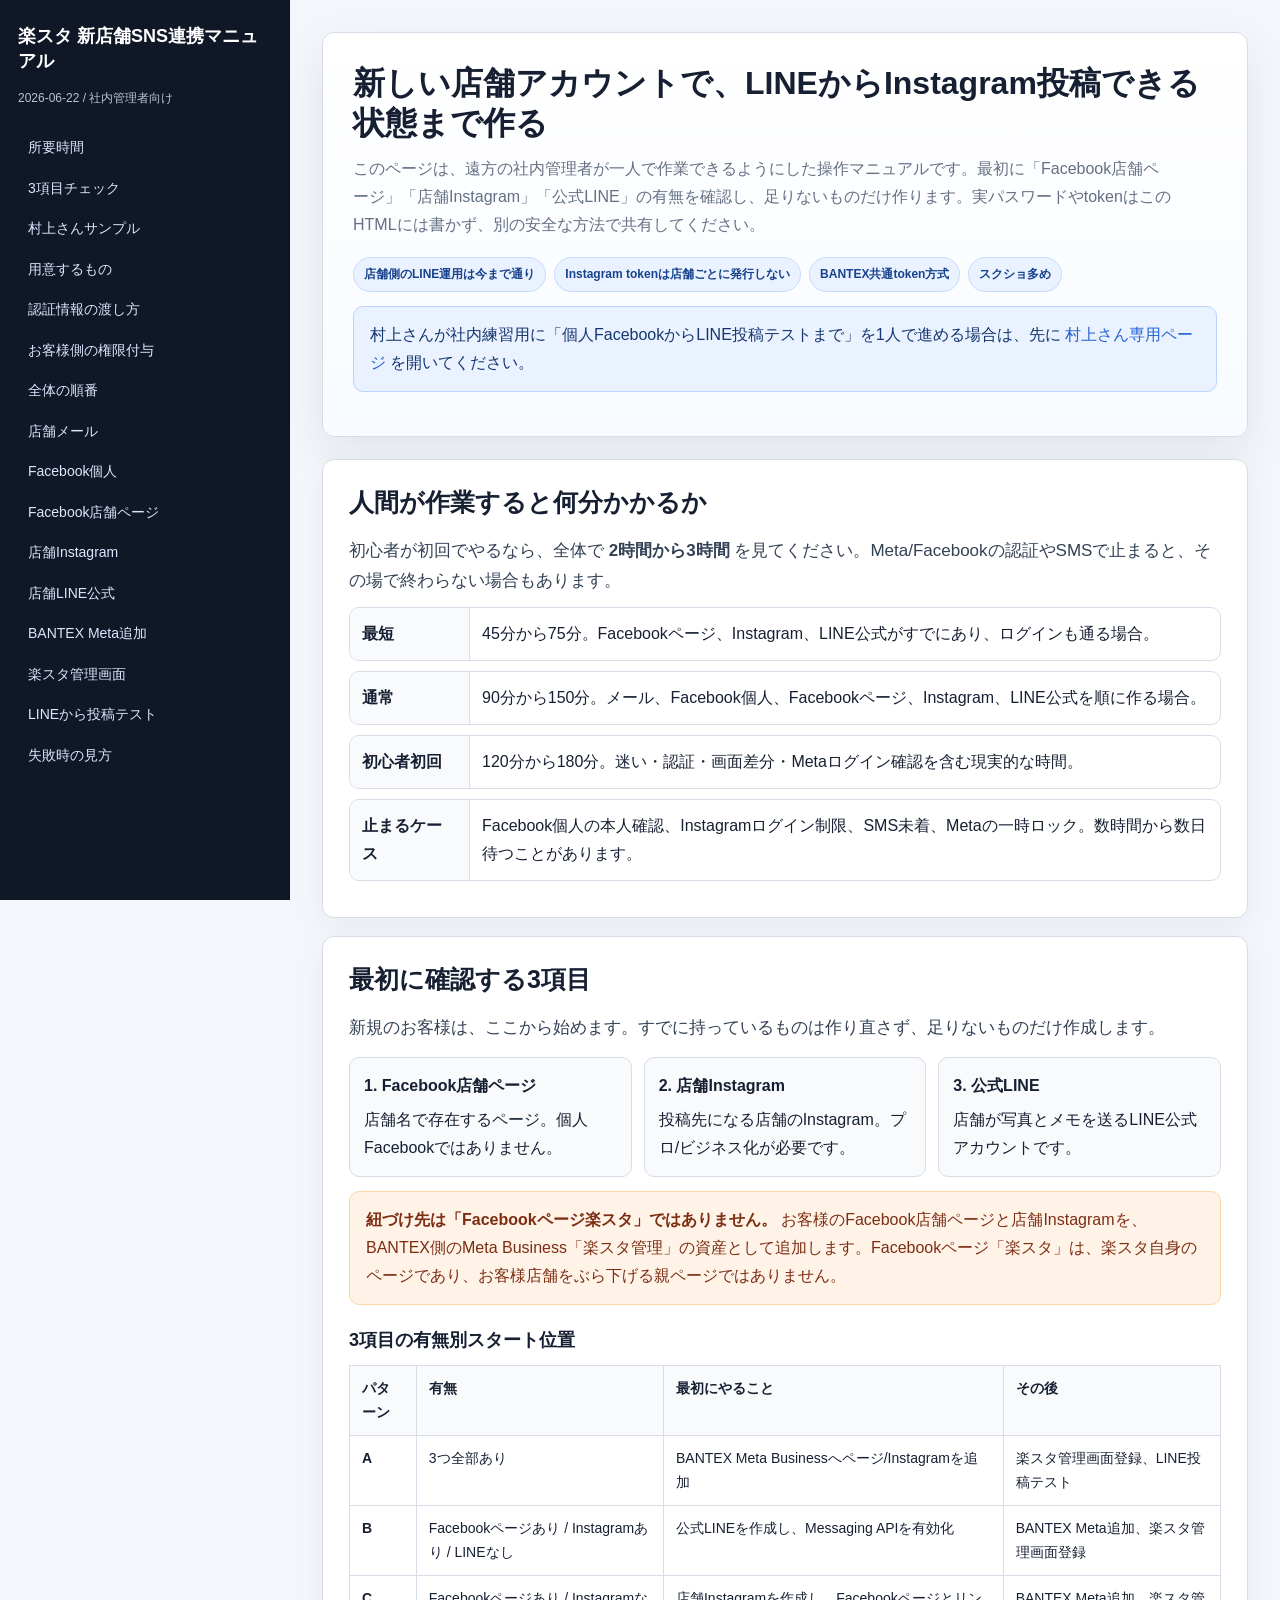
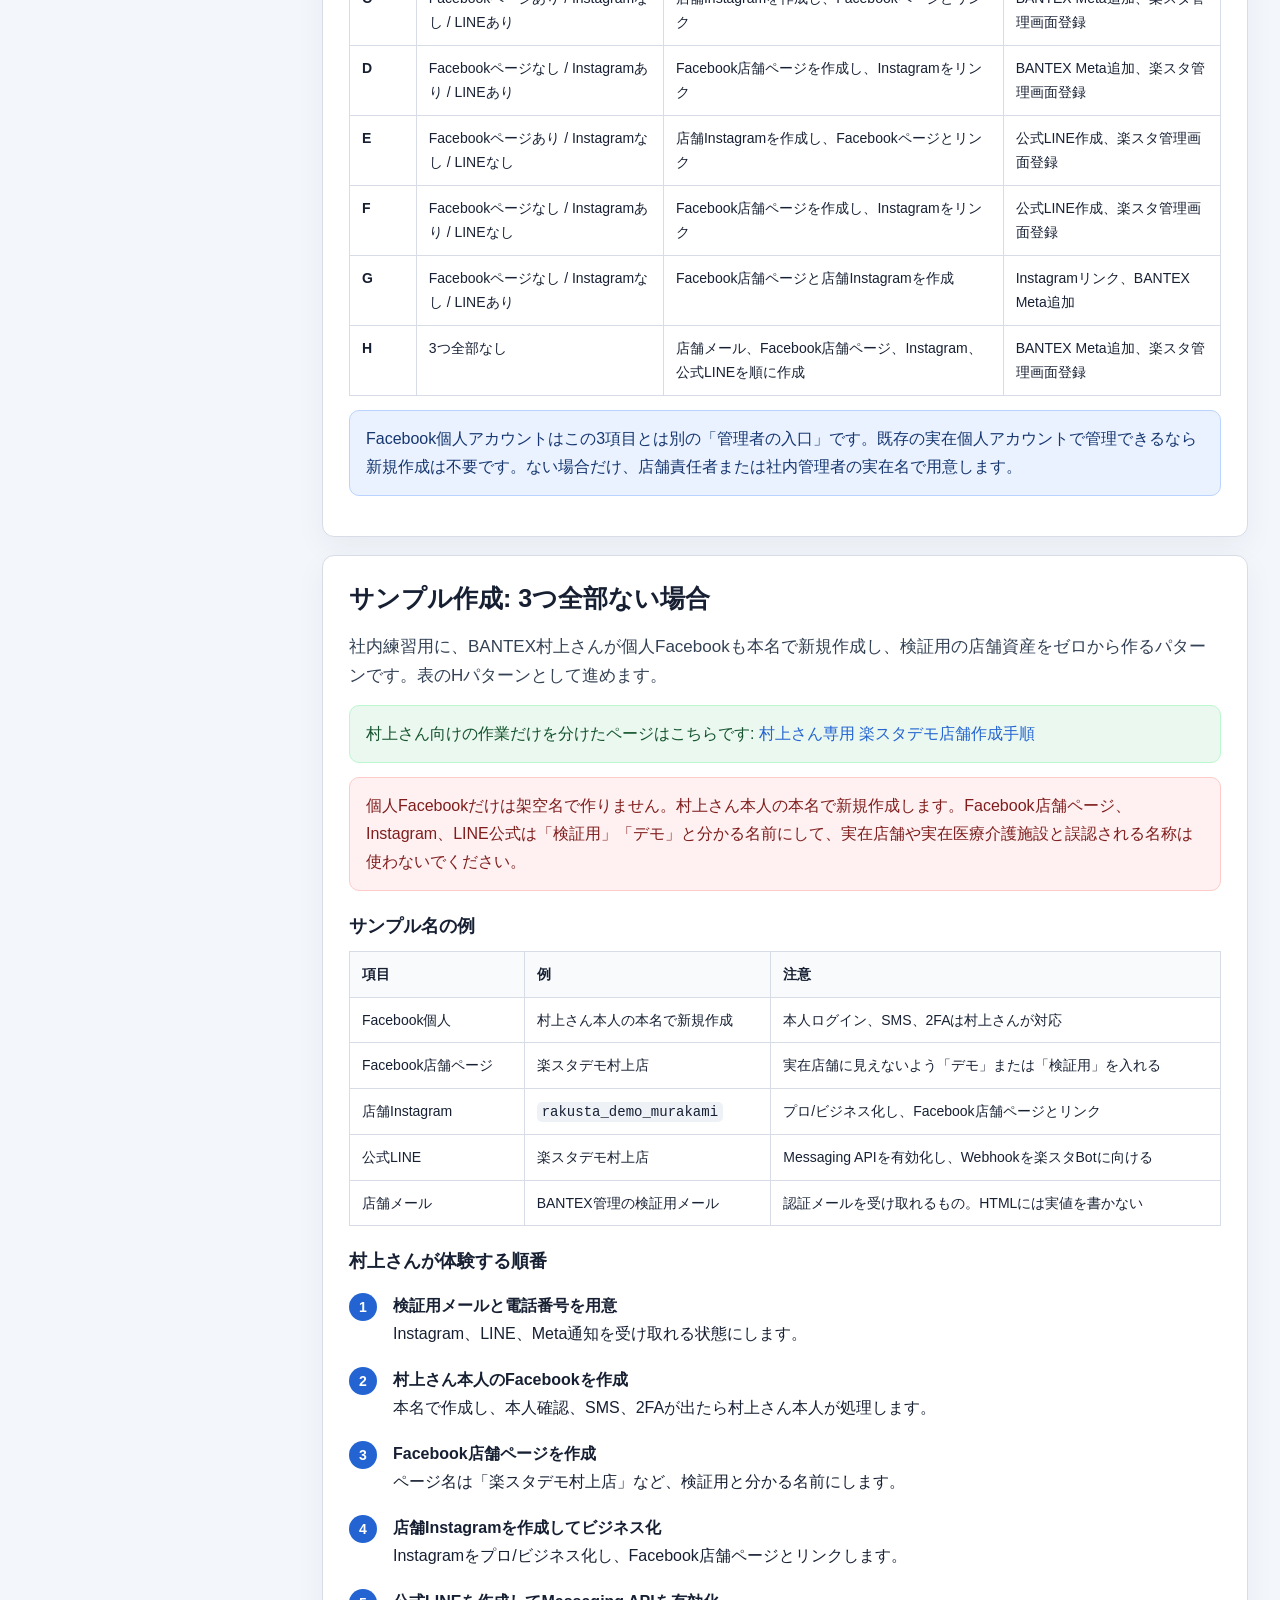
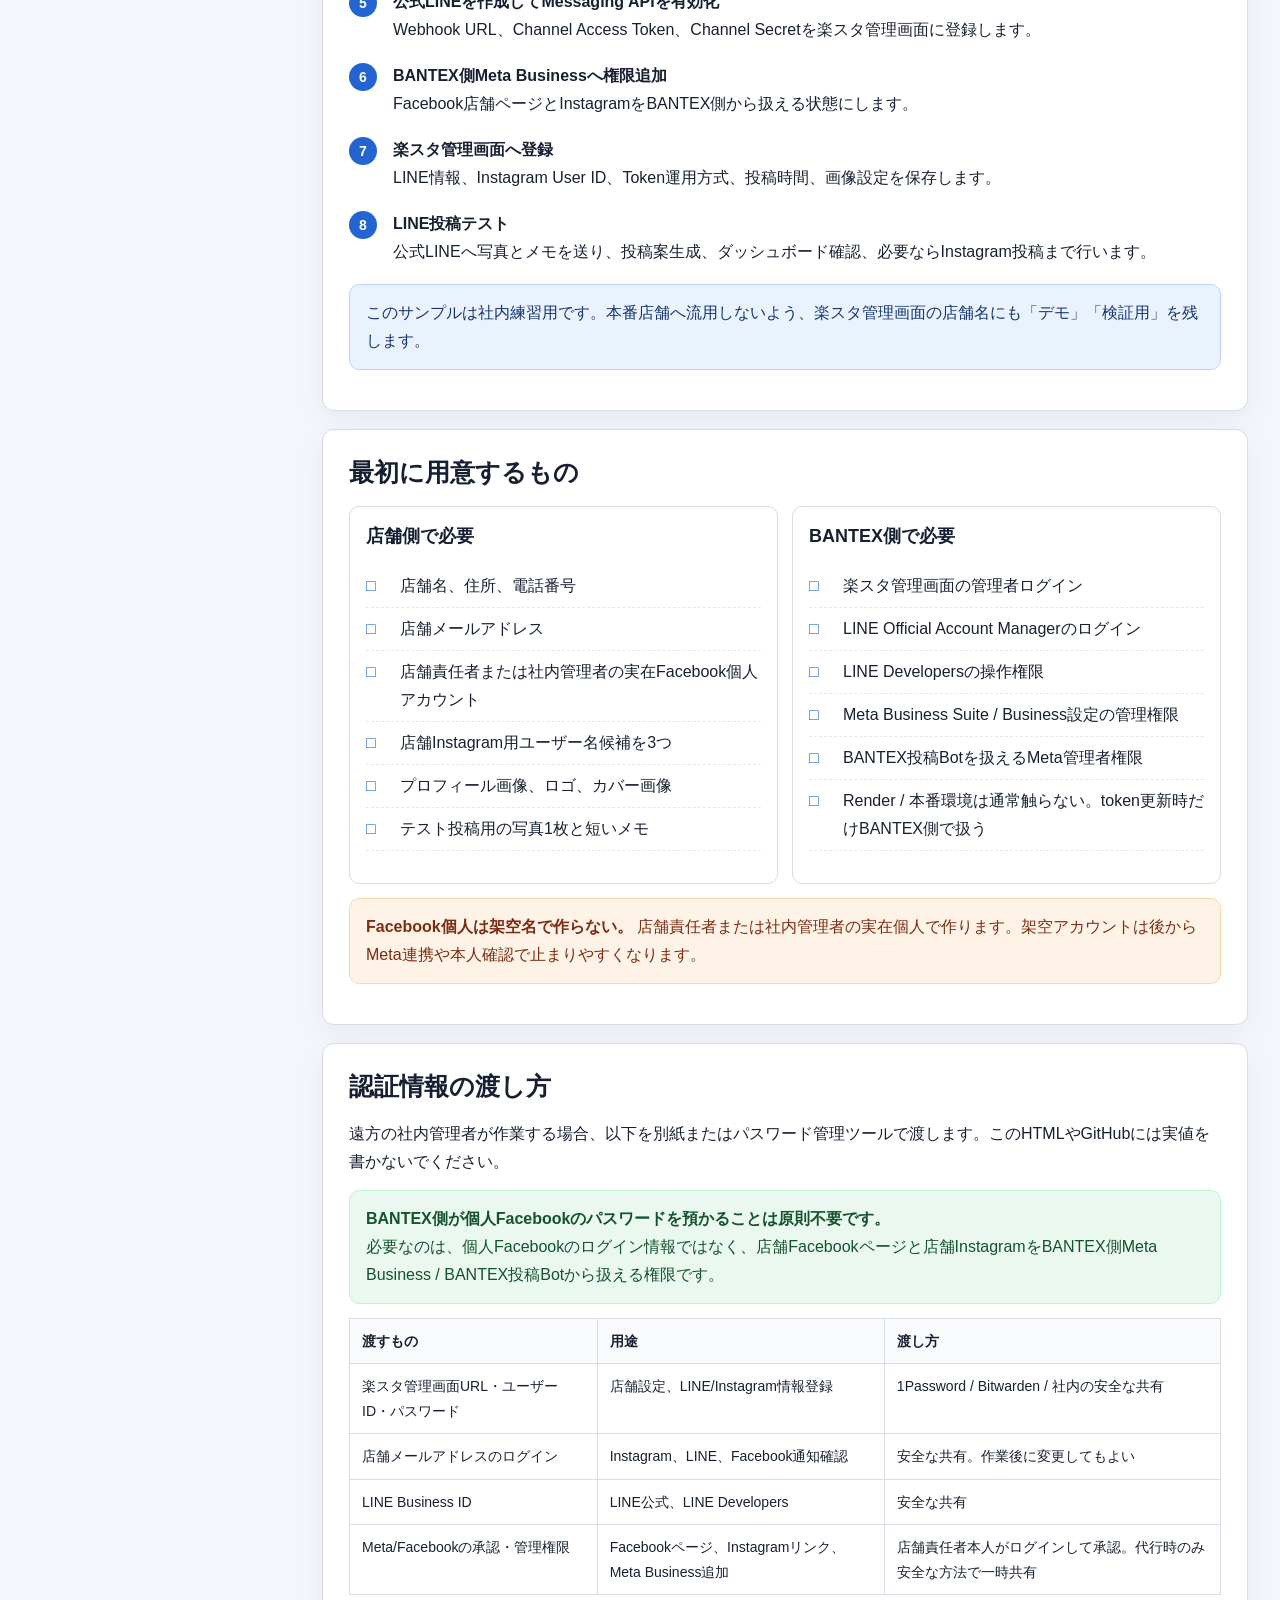
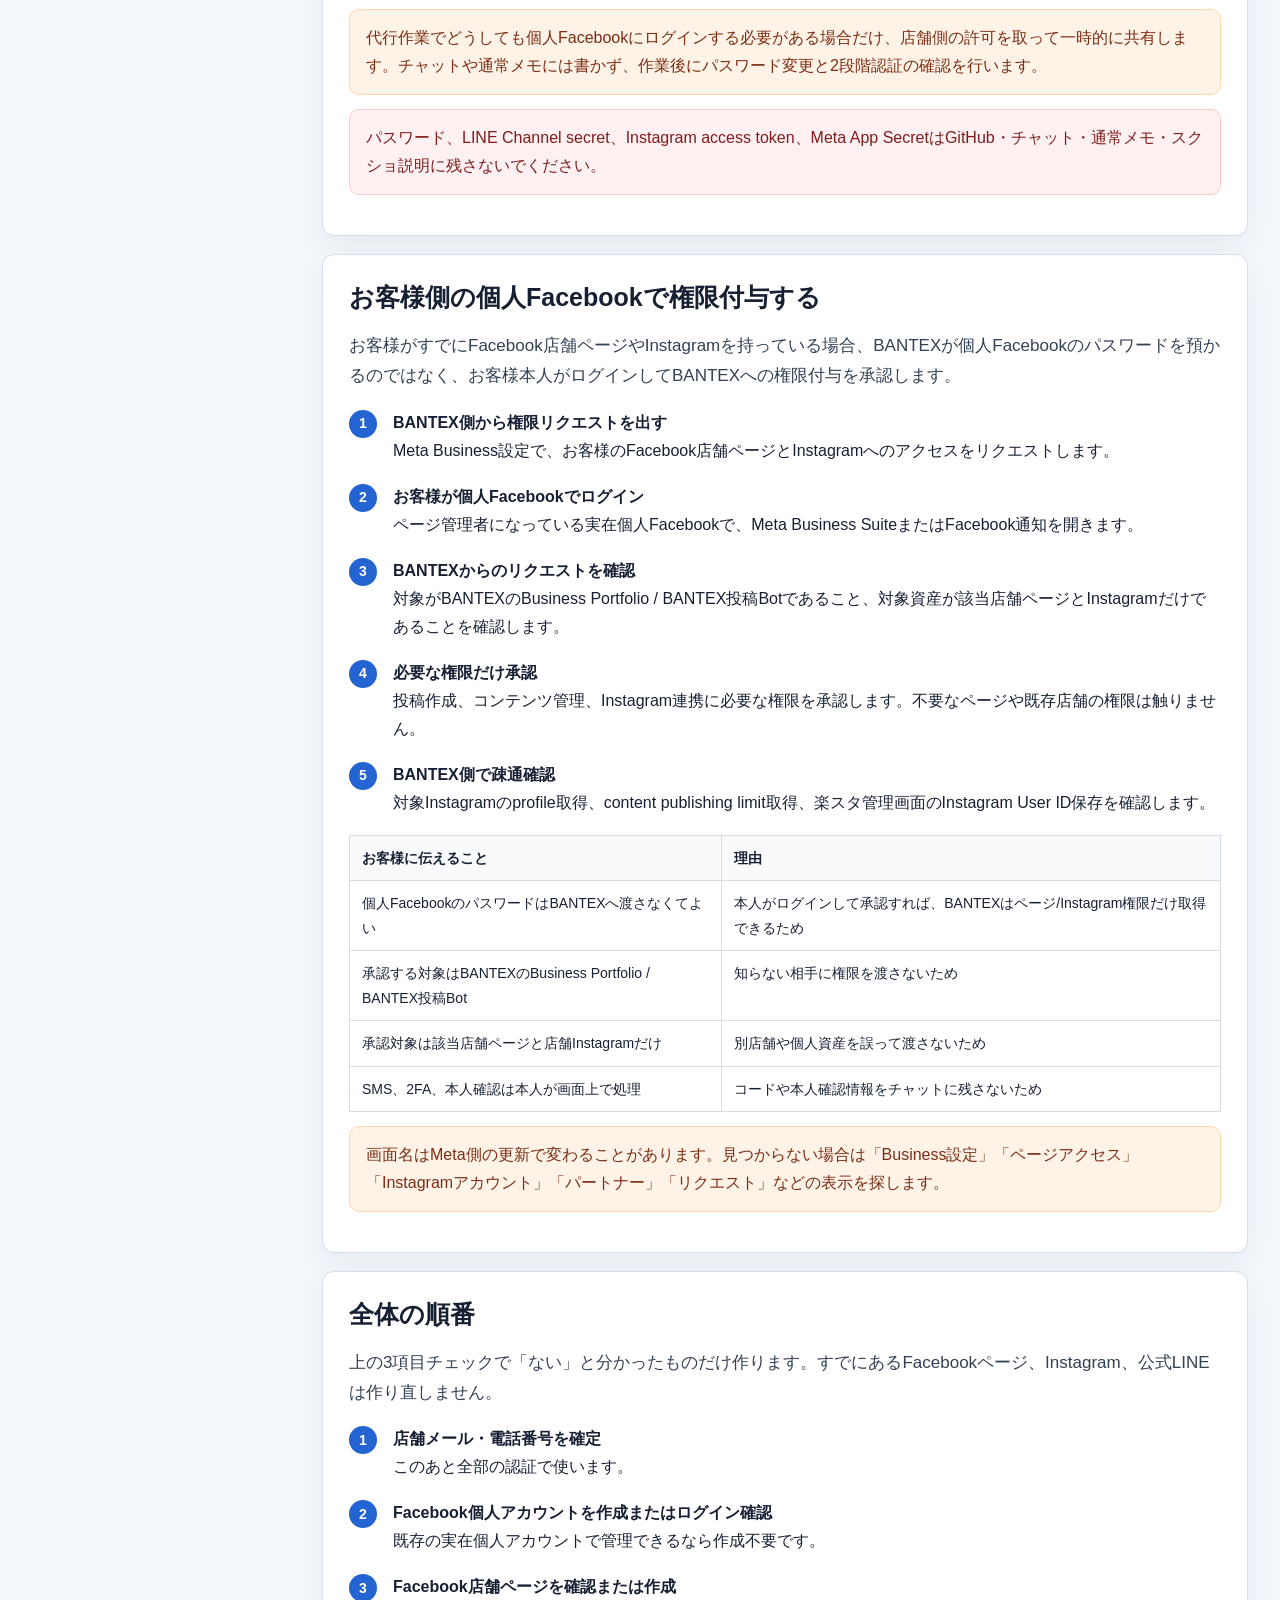
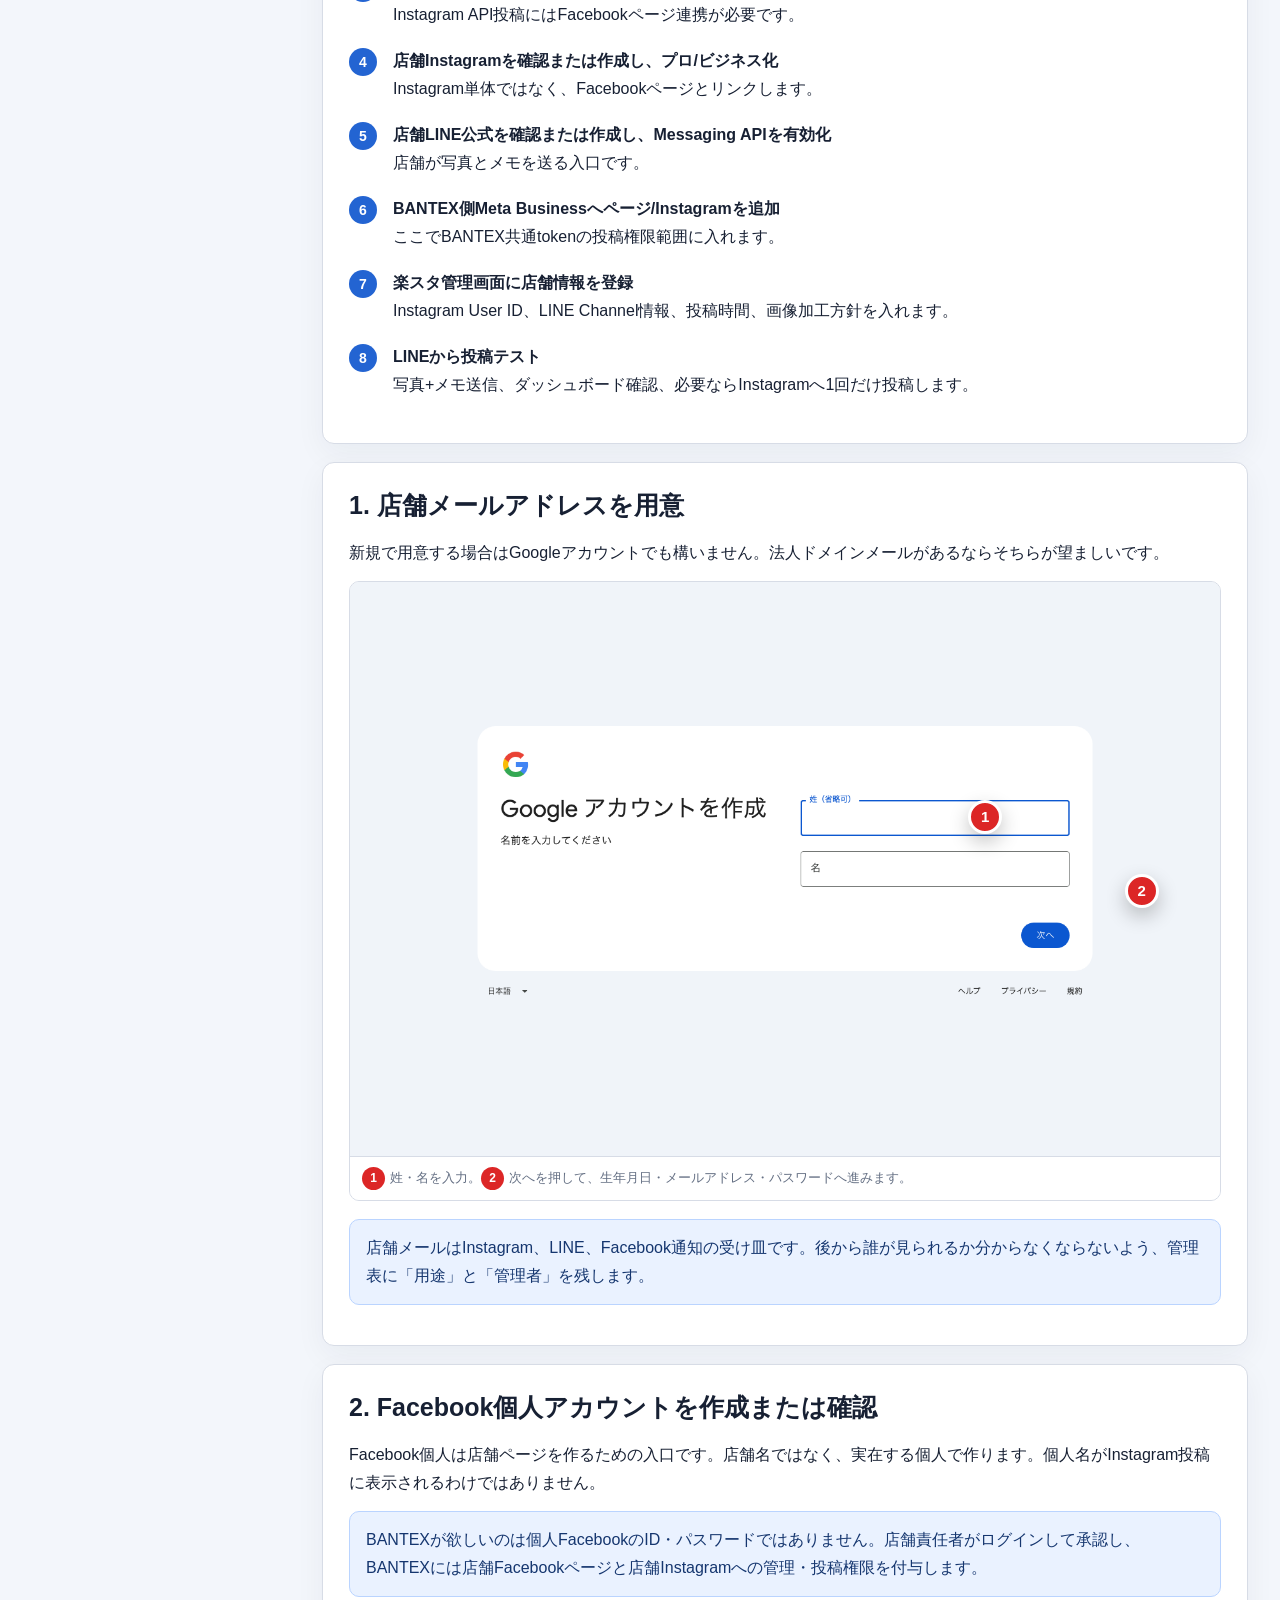
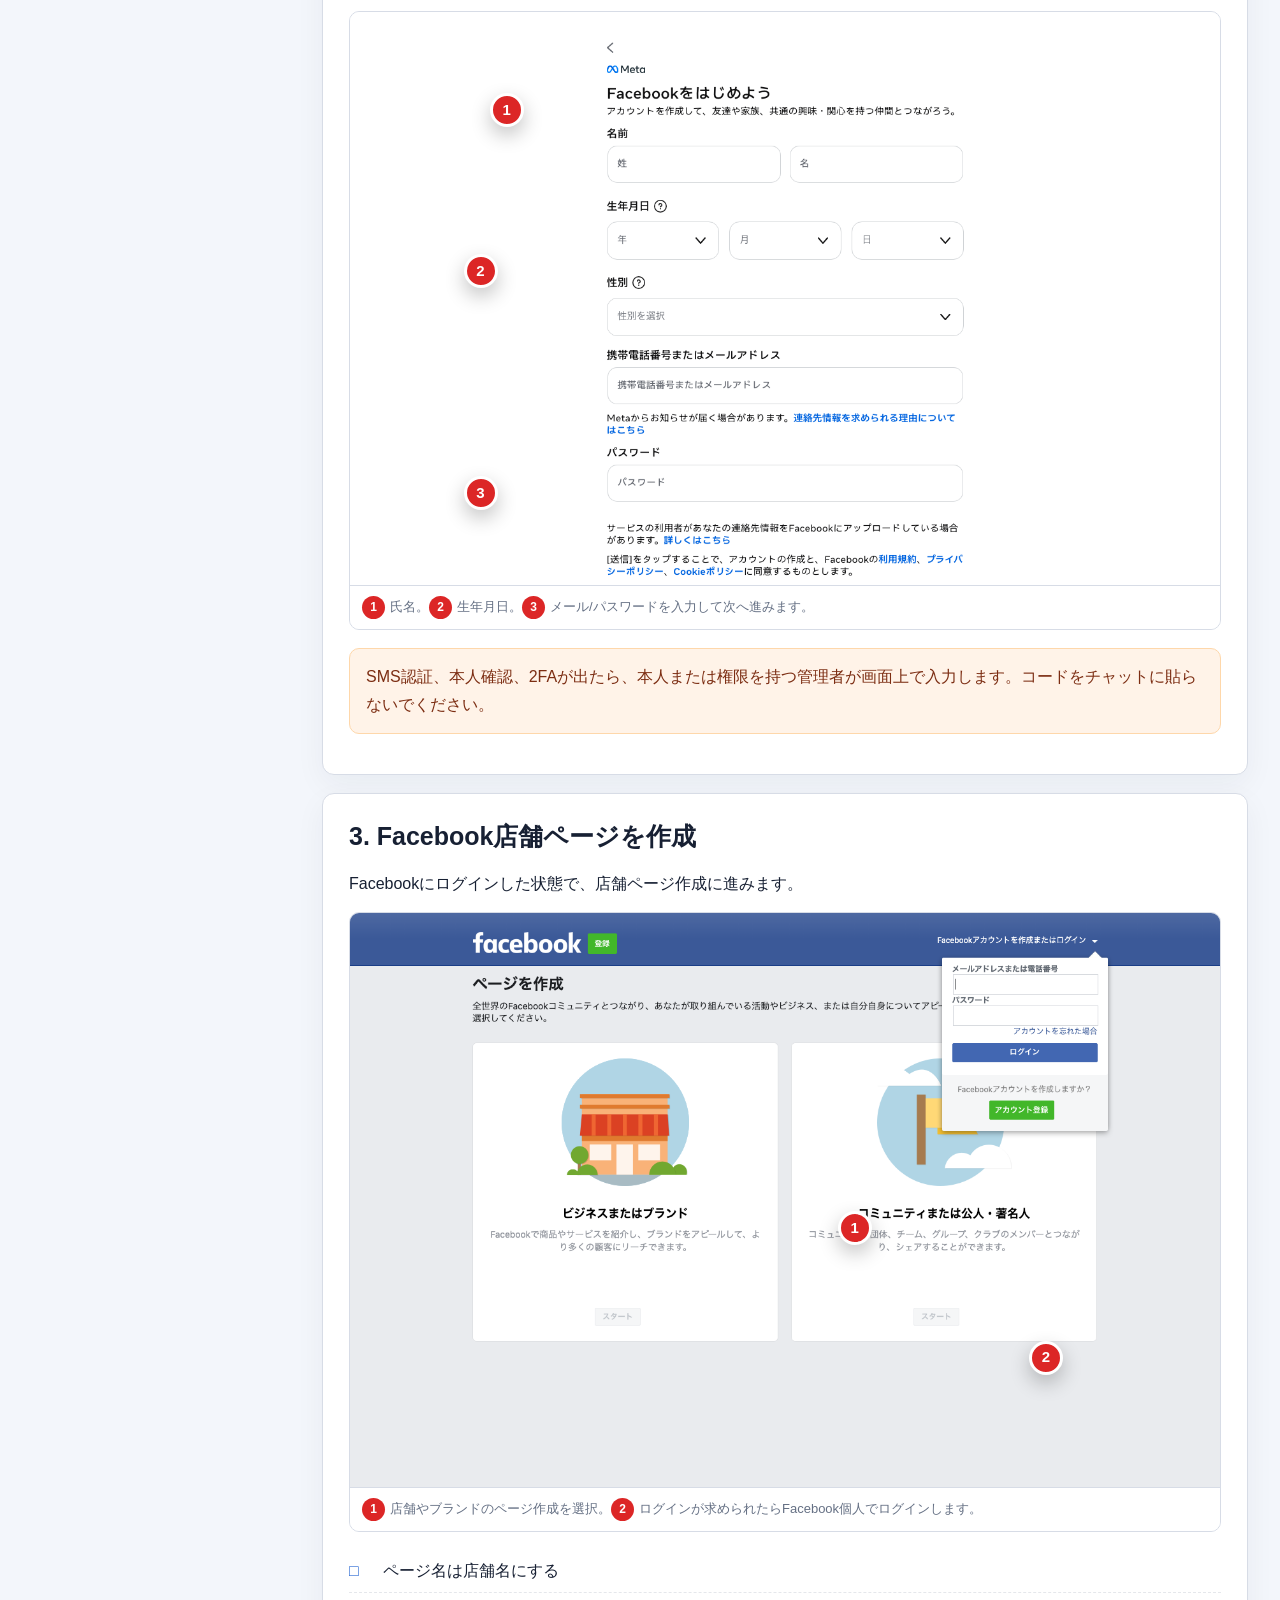
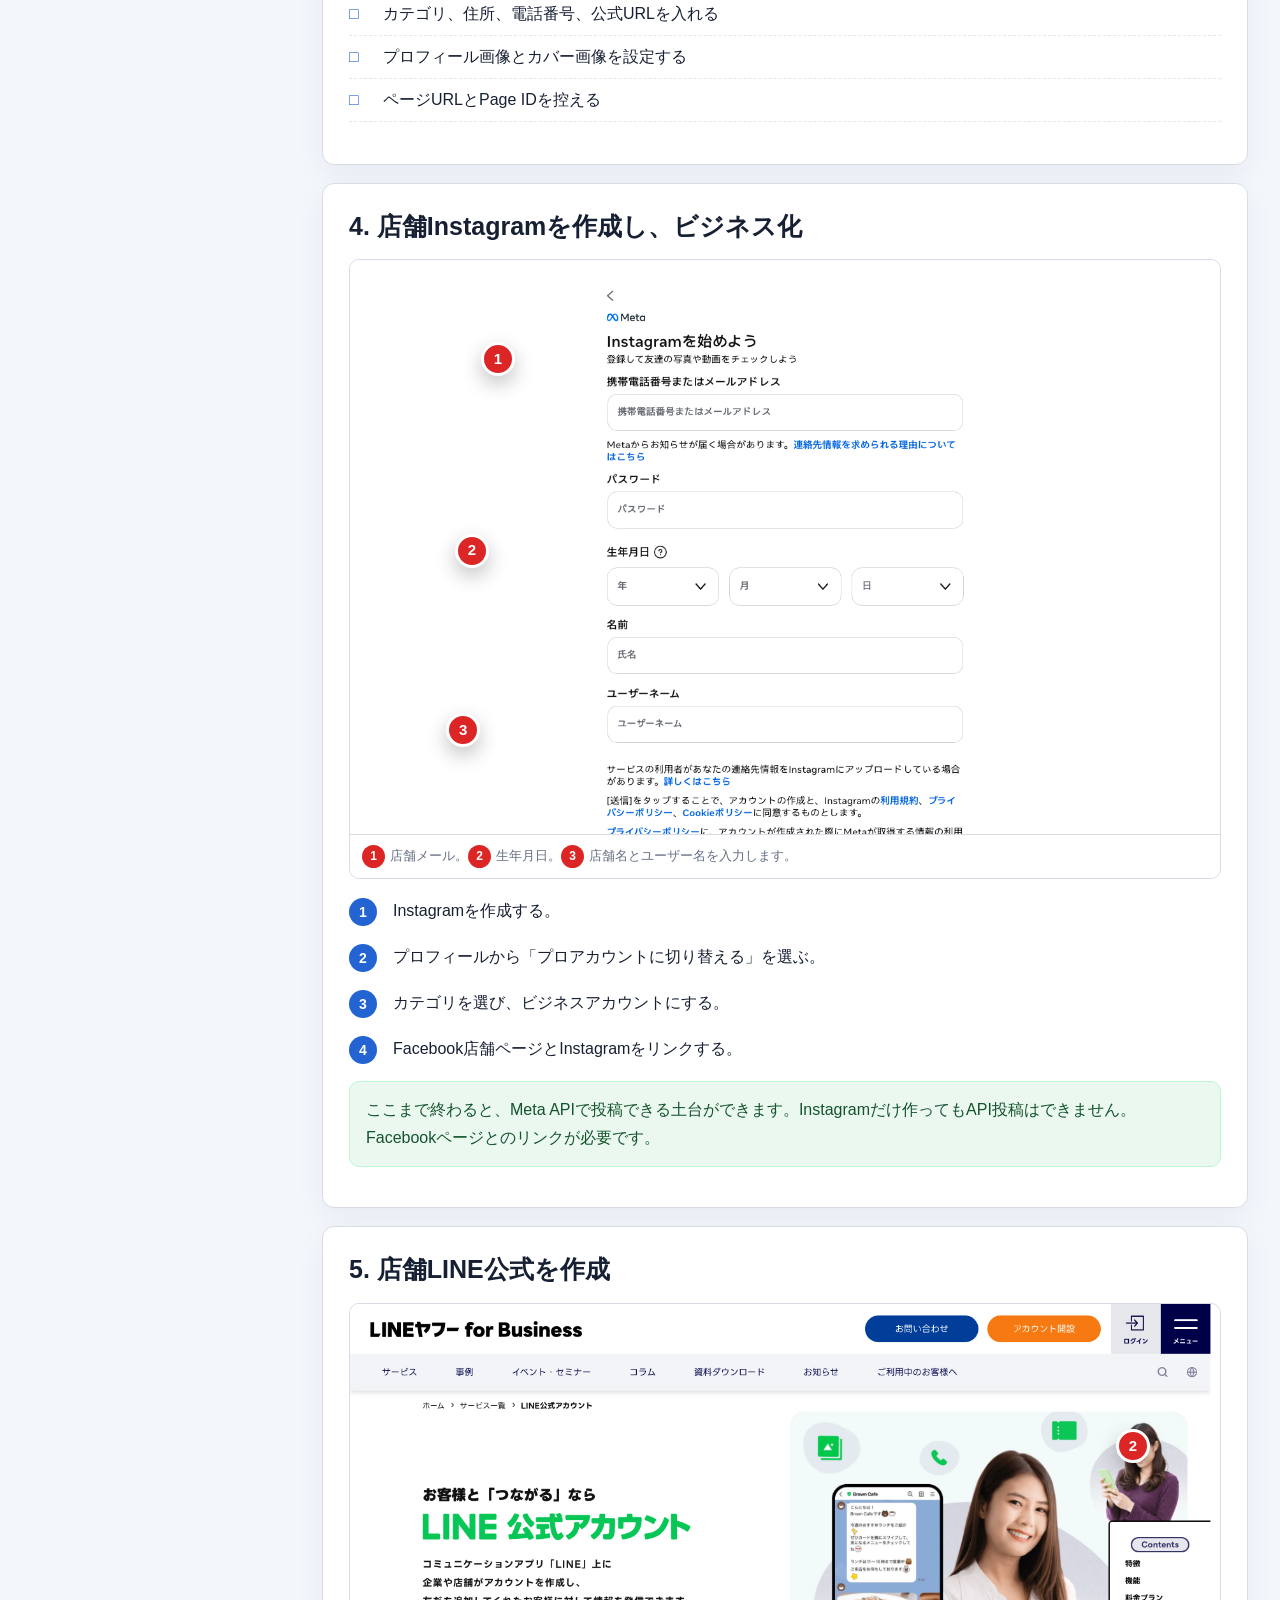
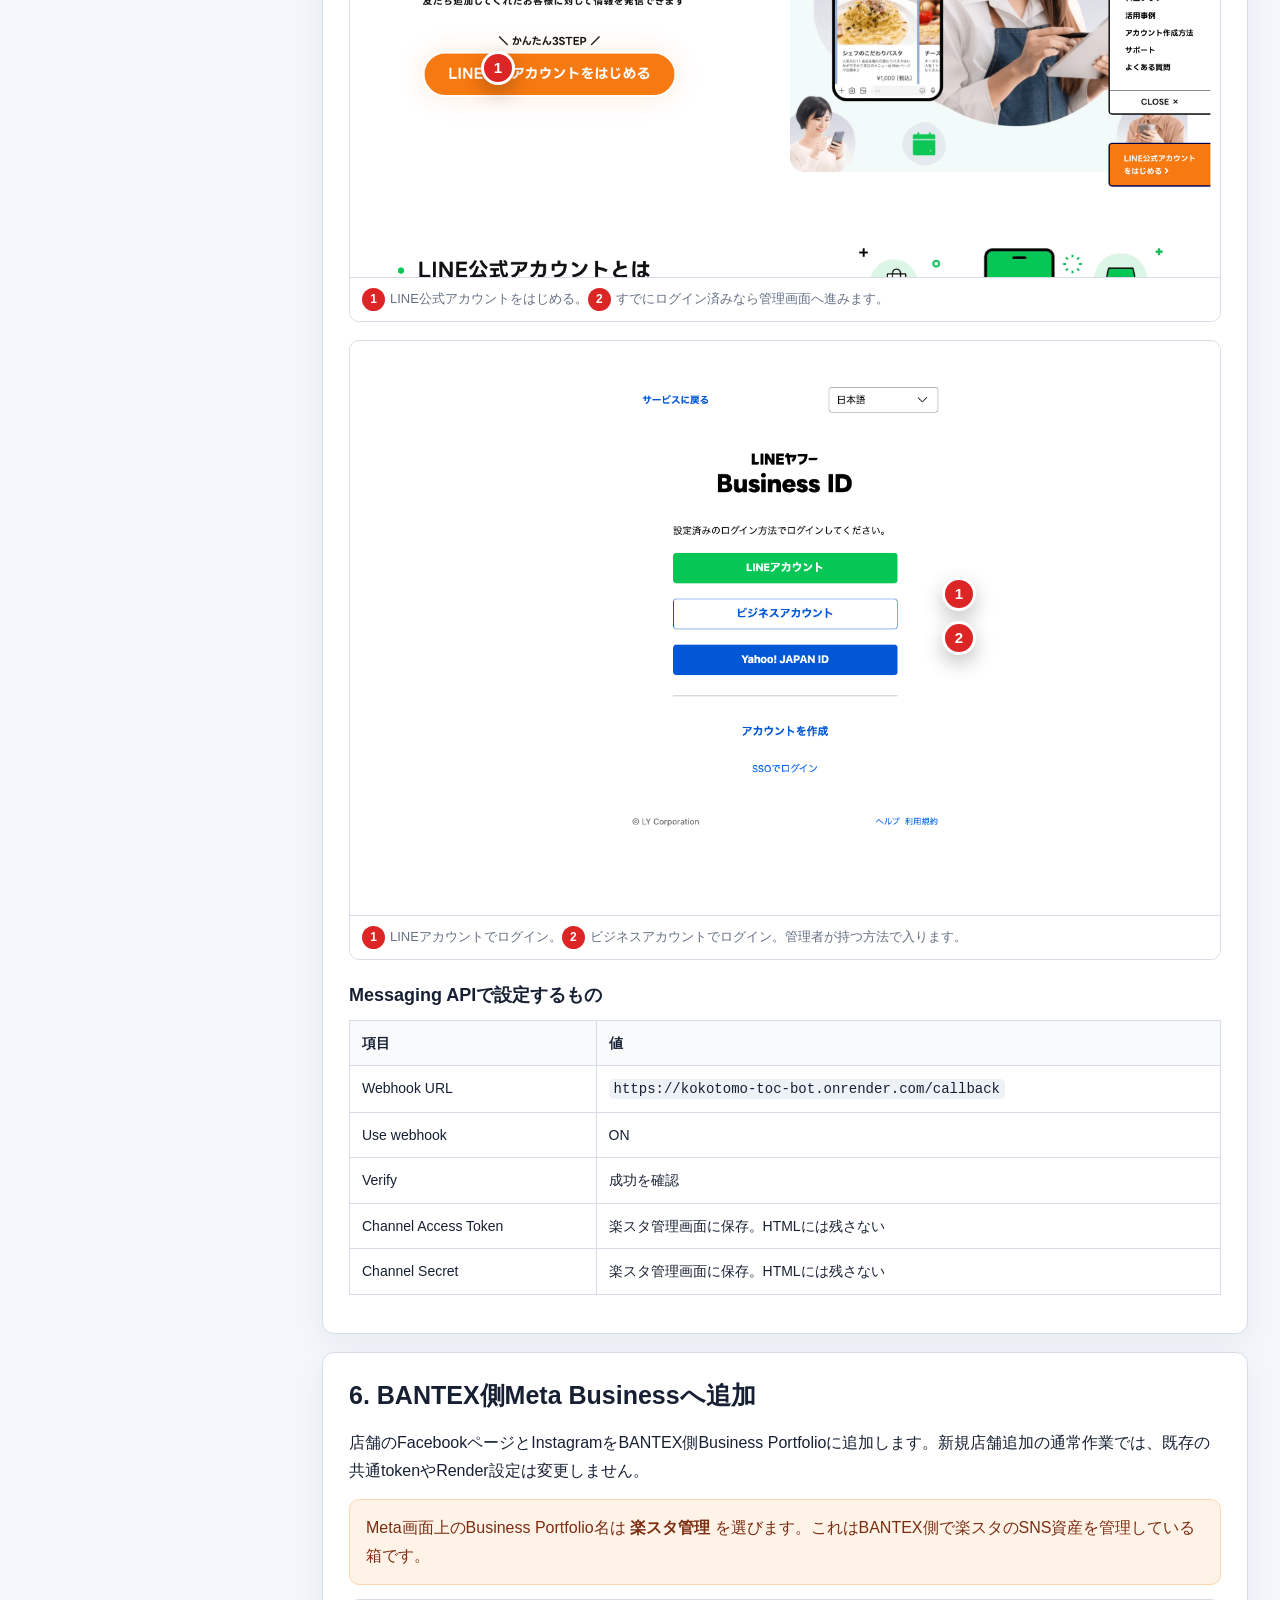
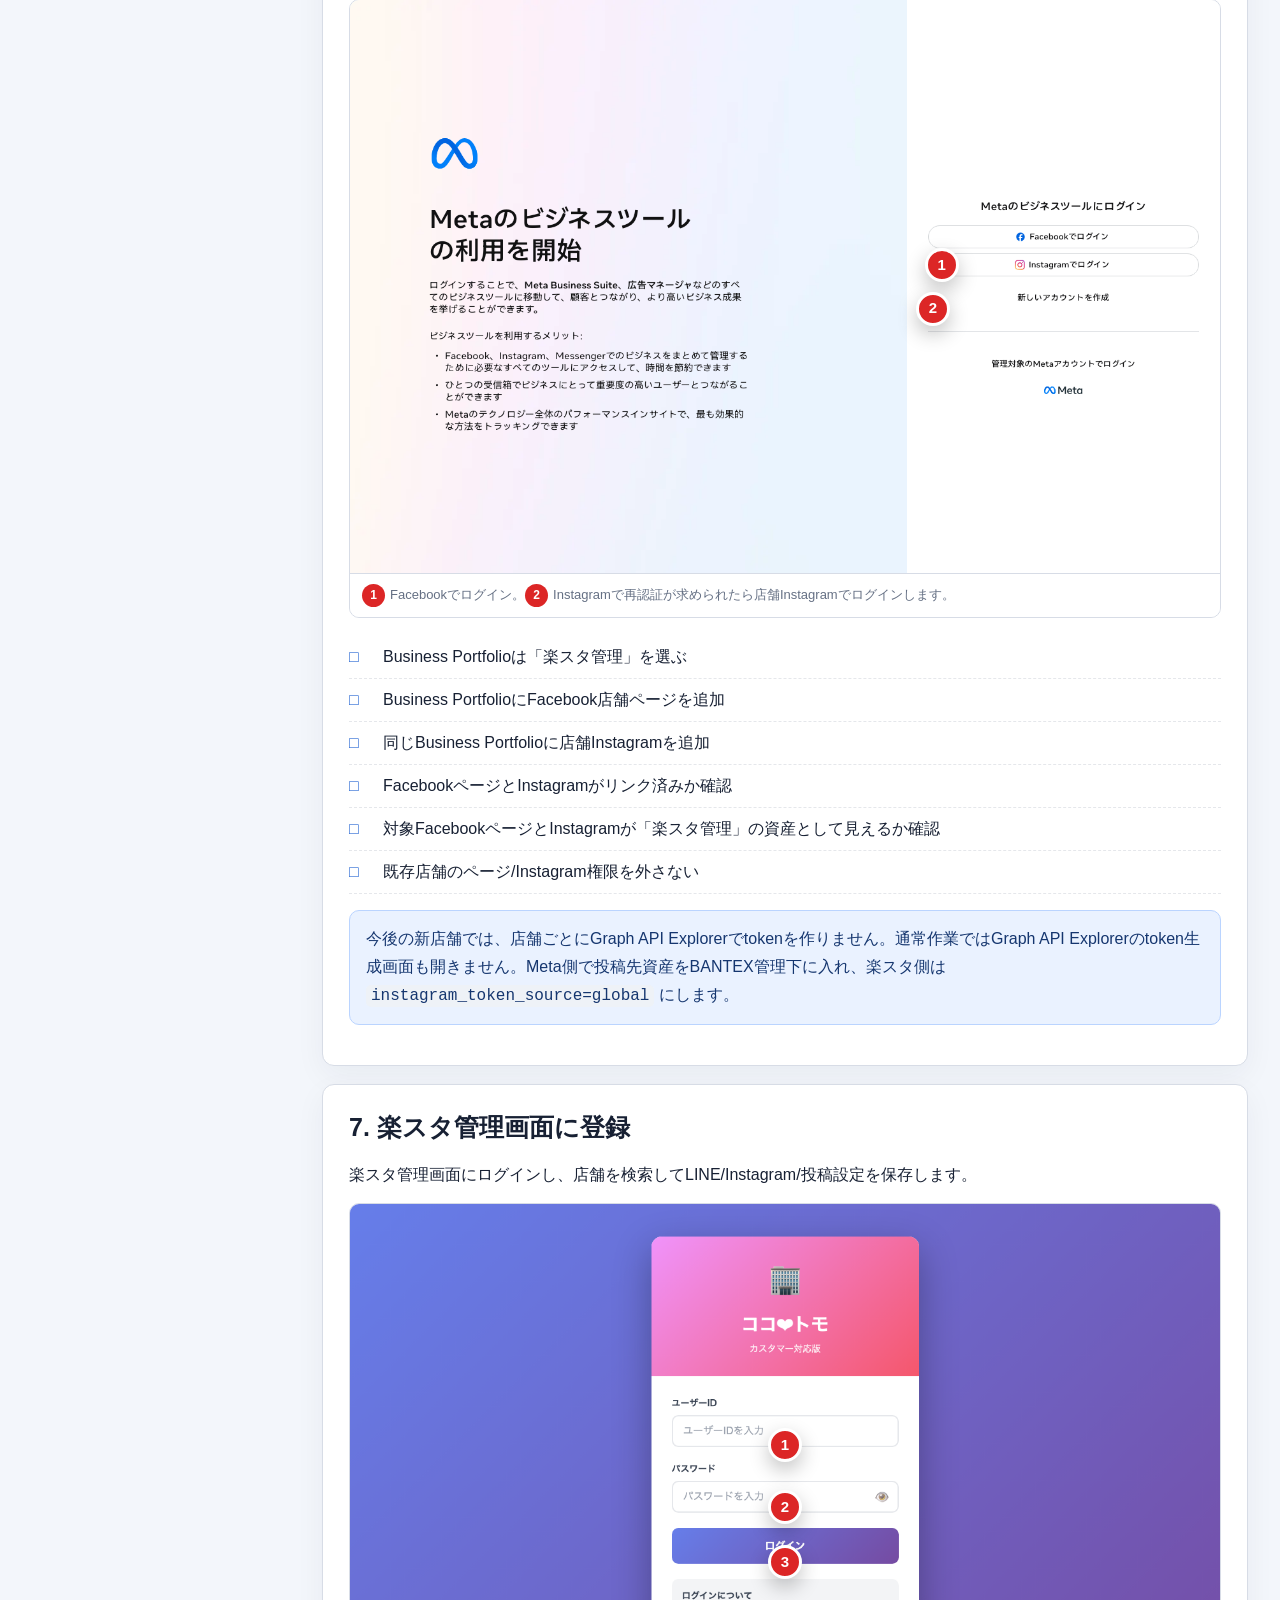
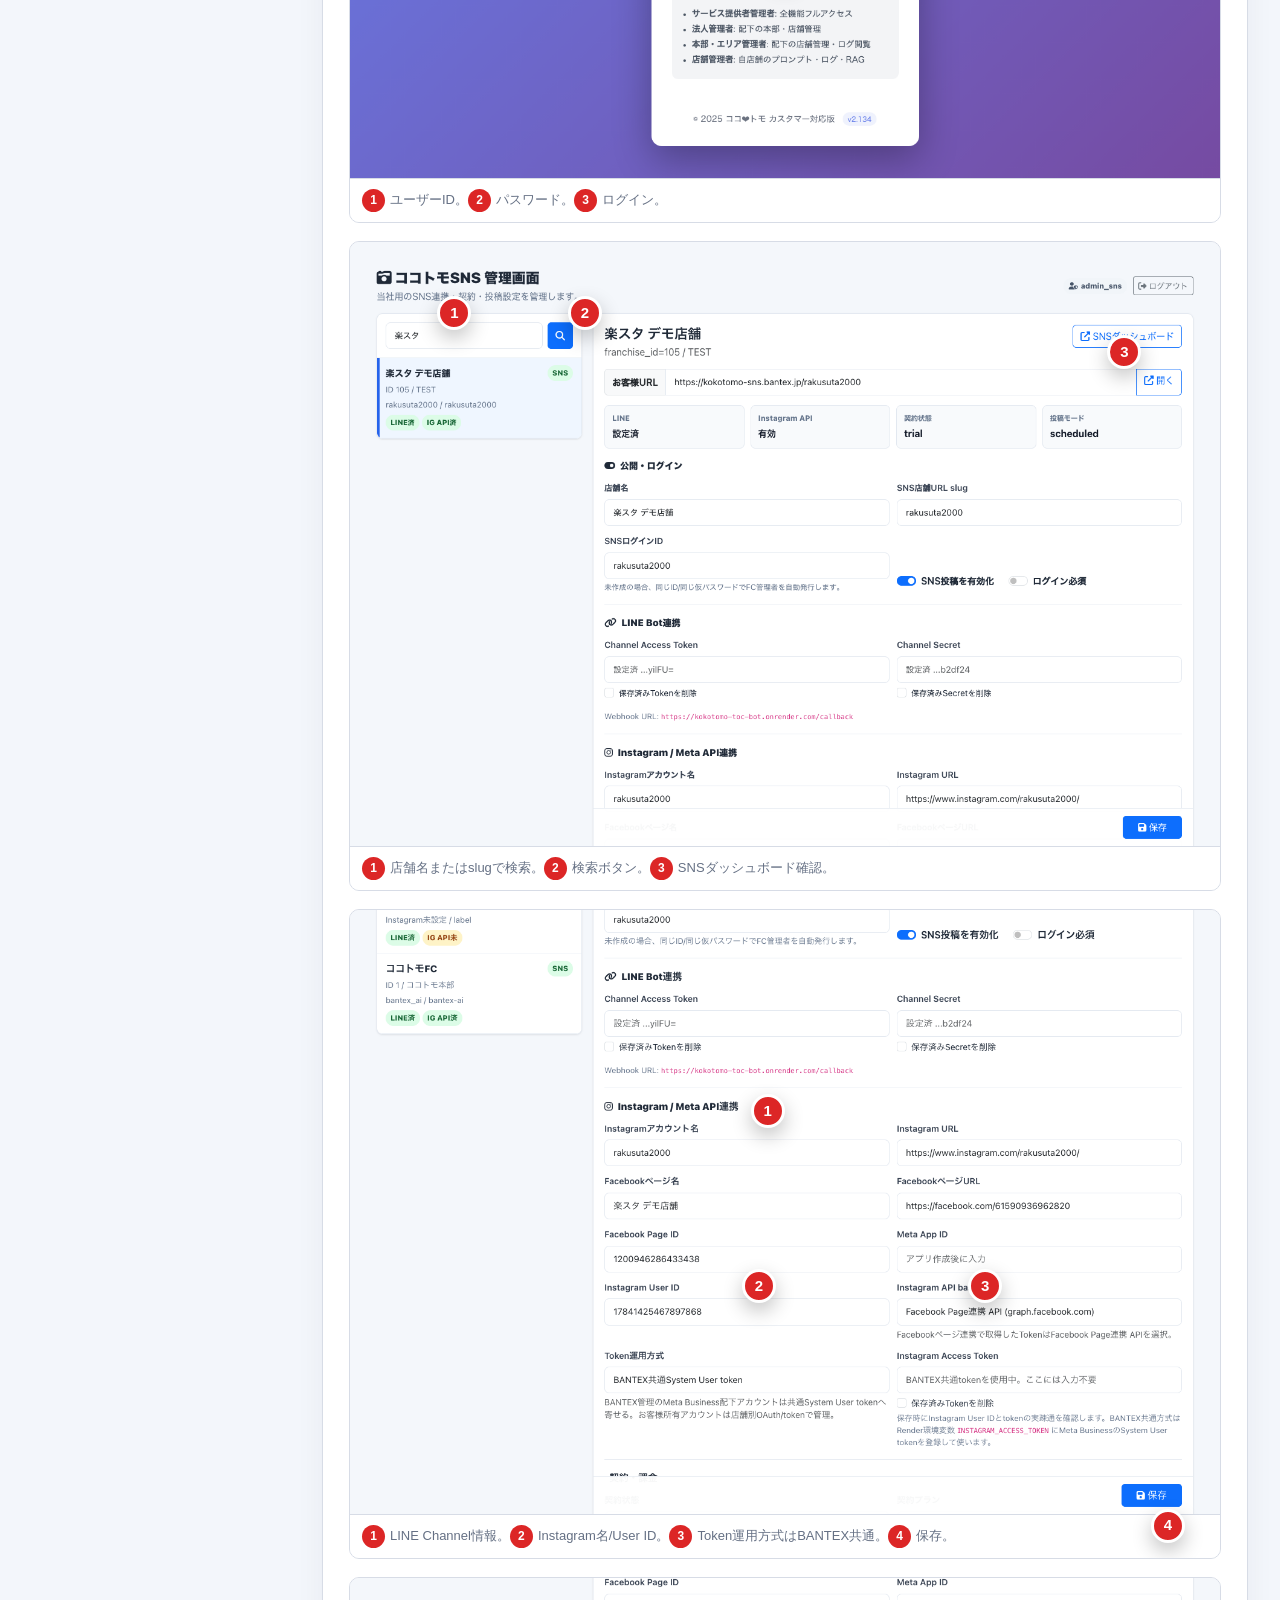
==== index.html @ 64bed972 "Clarify safe Meta onboarding" ====
<!doctype html>
<html lang="ja">
<head>
  <meta charset="utf-8">
  <meta name="viewport" content="width=device-width, initial-scale=1">
  <meta name="robots" content="noindex,nofollow">
  <title>楽スタ 新店舗SNS連携マニュアル</title>
  <style>
    :root {
      --ink: #172033;
      --muted: #657084;
      --line: #d7dce6;
      --paper: #ffffff;
      --bg: #f3f6fb;
      --blue: #2364d2;
      --blue-dark: #17428d;
      --green: #15803d;
      --orange: #c2410c;
      --red: #dc2626;
      --soft-blue: #eaf2ff;
      --soft-green: #eaf8ef;
      --soft-orange: #fff3e8;
      --soft-red: #fff1f1;
      --shadow: 0 18px 48px rgba(23, 32, 51, .08);
    }
    * { box-sizing: border-box; }
    html { scroll-behavior: smooth; }
    body {
      margin: 0;
      color: var(--ink);
      background: var(--bg);
      font-family: -apple-system, BlinkMacSystemFont, "Hiragino Sans", "Yu Gothic", "Meiryo", sans-serif;
      line-height: 1.75;
      letter-spacing: 0;
    }
    a { color: var(--blue); text-decoration: none; }
    a:hover { text-decoration: underline; }
    .layout { display: grid; grid-template-columns: 290px minmax(0, 1fr); min-height: 100vh; }
    aside {
      position: sticky;
      top: 0;
      height: 100vh;
      overflow: auto;
      padding: 24px 18px;
      background: #101827;
      color: #fff;
      border-right: 1px solid #0b1020;
    }
    aside h1 { font-size: 18px; line-height: 1.4; margin: 0 0 14px; }
    aside .version { color: #b7c3d7; font-size: 12px; margin-bottom: 18px; }
    aside nav a {
      display: block;
      color: #dbe6ff;
      padding: 8px 10px;
      border-radius: 8px;
      font-size: 14px;
    }
    aside nav a:hover { background: rgba(255,255,255,.09); text-decoration: none; }
    main { padding: 32px; max-width: 1180px; width: 100%; }
    .hero {
      background: linear-gradient(180deg, #ffffff 0%, #f8fbff 100%);
      border: 1px solid var(--line);
      border-radius: 12px;
      padding: 30px;
      box-shadow: var(--shadow);
      margin-bottom: 22px;
    }
    .hero h2 { font-size: 32px; line-height: 1.25; margin: 0 0 12px; }
    .hero p { margin: 0; color: var(--muted); max-width: 820px; }
    .badges { display: flex; flex-wrap: wrap; gap: 8px; margin-top: 18px; }
    .badge {
      display: inline-flex;
      align-items: center;
      gap: 6px;
      border-radius: 999px;
      padding: 6px 10px;
      font-size: 12px;
      font-weight: 700;
      background: var(--soft-blue);
      color: var(--blue-dark);
      border: 1px solid #c6dcff;
    }
    section {
      background: var(--paper);
      border: 1px solid var(--line);
      border-radius: 12px;
      padding: 26px;
      margin: 18px 0;
      box-shadow: 0 10px 30px rgba(23, 32, 51, .05);
    }
    h2 { font-size: 25px; line-height: 1.35; margin: 0 0 16px; }
    h3 { font-size: 18px; line-height: 1.45; margin: 22px 0 10px; }
    p { margin: 0 0 12px; }
    .lead { font-size: 17px; color: #334155; }
    .grid { display: grid; gap: 14px; }
    .grid.two { grid-template-columns: repeat(2, minmax(0, 1fr)); }
    .grid.three { grid-template-columns: repeat(3, minmax(0, 1fr)); }
    .card {
      border: 1px solid var(--line);
      border-radius: 10px;
      padding: 16px;
      background: #fff;
    }
    .card h3 { margin-top: 0; }
    .note, .warn, .ok, .danger {
      border-radius: 10px;
      padding: 14px 16px;
      margin: 14px 0;
      border: 1px solid;
    }
    .note { background: var(--soft-blue); border-color: #bad4ff; color: #15366f; }
    .warn { background: var(--soft-orange); border-color: #fed7aa; color: #7c2d12; }
    .ok { background: var(--soft-green); border-color: #bbf7d0; color: #14532d; }
    .danger { background: var(--soft-red); border-color: #fecaca; color: #7f1d1d; }
    table { width: 100%; border-collapse: collapse; margin: 12px 0; font-size: 14px; }
    th, td { border: 1px solid var(--line); padding: 10px 12px; vertical-align: top; }
    th { background: #f8fafc; text-align: left; }
    code {
      font-family: ui-monospace, SFMono-Regular, Menlo, Monaco, Consolas, monospace;
      background: #eef2f7;
      padding: 2px 5px;
      border-radius: 5px;
    }
    .step {
      counter-increment: steps;
      position: relative;
      padding-left: 44px;
      margin: 18px 0;
    }
    .step::before {
      content: counter(steps);
      position: absolute;
      left: 0;
      top: 1px;
      width: 28px;
      height: 28px;
      border-radius: 50%;
      background: var(--blue);
      color: #fff;
      display: grid;
      place-items: center;
      font-weight: 800;
      font-size: 14px;
    }
    .steps { counter-reset: steps; }
    .shot {
      position: relative;
      border: 1px solid var(--line);
      border-radius: 10px;
      background: #f8fafc;
      overflow: hidden;
      margin: 14px 0 18px;
    }
    .shot img { display: block; width: 100%; height: auto; }
    .shot figcaption {
      padding: 10px 12px;
      color: var(--muted);
      background: #fff;
      border-top: 1px solid var(--line);
      font-size: 13px;
    }
    .pin {
      position: absolute;
      left: var(--x);
      top: var(--y);
      transform: translate(-50%, -50%);
      width: 34px;
      height: 34px;
      border-radius: 50%;
      background: var(--red);
      color: #fff;
      border: 3px solid #fff;
      box-shadow: 0 8px 20px rgba(0,0,0,.24);
      display: grid;
      place-items: center;
      font-weight: 900;
      font-size: 15px;
    }
    .callout {
      display: inline-grid;
      place-items: center;
      min-width: 23px;
      height: 23px;
      border-radius: 50%;
      background: var(--red);
      color: #fff;
      font-weight: 900;
      font-size: 12px;
      margin-right: 5px;
    }
    .checklist { padding-left: 0; list-style: none; }
    .checklist li {
      display: grid;
      grid-template-columns: 26px 1fr;
      gap: 8px;
      padding: 7px 0;
      border-bottom: 1px dashed #e5e7eb;
    }
    .checklist li::before {
      content: "□";
      color: var(--blue);
      font-weight: 900;
    }
    .small { color: var(--muted); font-size: 13px; }
    .timebox {
      display: grid;
      grid-template-columns: 120px 1fr;
      border: 1px solid var(--line);
      border-radius: 10px;
      overflow: hidden;
      margin: 10px 0;
    }
    .timebox strong { background: #f8fafc; padding: 12px; border-right: 1px solid var(--line); }
    .timebox span { padding: 12px; }
    pre {
      max-width: 100%;
      overflow-x: auto;
      white-space: pre;
    }
    .asset-grid {
      display: grid;
      grid-template-columns: repeat(3, minmax(0, 1fr));
      gap: 12px;
      margin: 14px 0;
    }
    .asset {
      border: 1px solid var(--line);
      border-radius: 10px;
      padding: 14px;
      background: #f8fafc;
    }
    .asset strong { display: block; font-size: 16px; margin-bottom: 6px; }
    .pattern-table td:first-child { font-weight: 800; white-space: nowrap; }
    .print-note { display: none; }
    @media (max-width: 960px) {
      .layout { display: block; }
      aside { position: static; height: auto; }
      main {
        width: 100%;
        max-width: 100%;
        overflow-x: hidden;
        padding: 18px;
      }
      section, .hero {
        width: 100%;
        max-width: 100%;
        overflow-x: hidden;
      }
      section, .hero { padding: 22px 18px; }
      .grid.two, .grid.three, .asset-grid { grid-template-columns: 1fr; }
      .hero h2 { font-size: 25px; }
      h2, h3, p, li, th, td, .badge, .timebox span, .asset {
        overflow-wrap: anywhere;
      }
      .timebox {
        grid-template-columns: 92px minmax(0, 1fr);
      }
      table {
        display: block;
        overflow-x: auto;
        -webkit-overflow-scrolling: touch;
      }
      .pattern-table {
        display: block;
        overflow: visible;
      }
      .pattern-table thead { display: none; }
      .pattern-table,
      .pattern-table tbody,
      .pattern-table tr,
      .pattern-table td {
        width: 100%;
        display: block;
      }
      .pattern-table tr {
        border: 1px solid var(--line);
        border-radius: 10px;
        padding: 10px 12px;
        margin: 10px 0;
        background: #fff;
      }
      .pattern-table td {
        border: 0;
        padding: 7px 0;
      }
      .pattern-table td:first-child {
        font-size: 18px;
        color: var(--blue-dark);
      }
      .pattern-table td:nth-child(2)::before { content: "有無: "; font-weight: 800; color: var(--muted); }
      .pattern-table td:nth-child(3)::before { content: "最初にやること: "; display: block; font-weight: 800; color: var(--muted); }
      .pattern-table td:nth-child(4)::before { content: "その後: "; display: block; font-weight: 800; color: var(--muted); }
      .sample-table,
      .permission-table {
        display: block;
        overflow: visible;
      }
      .sample-table thead,
      .permission-table thead { display: none; }
      .sample-table,
      .sample-table tbody,
      .sample-table tr,
      .sample-table td,
      .permission-table,
      .permission-table tbody,
      .permission-table tr,
      .permission-table td {
        width: 100%;
        display: block;
      }
      .sample-table tr,
      .permission-table tr {
        border: 1px solid var(--line);
        border-radius: 10px;
        padding: 10px 12px;
        margin: 10px 0;
        background: #fff;
      }
      .sample-table td,
      .permission-table td {
        border: 0;
        padding: 7px 0;
      }
      .sample-table td:first-child,
      .permission-table td:first-child {
        font-weight: 800;
        color: var(--blue-dark);
      }
      .sample-table td:nth-child(2)::before { content: "例: "; font-weight: 800; color: var(--muted); }
      .sample-table td:nth-child(3)::before { content: "注意: "; display: block; font-weight: 800; color: var(--muted); }
      .permission-table td:nth-child(2)::before { content: "理由: "; display: block; font-weight: 800; color: var(--muted); }
    }
    @media print {
      body { background: #fff; }
      .layout { display: block; }
      aside { display: none; }
      main { padding: 0; max-width: none; }
      section, .hero { box-shadow: none; page-break-inside: avoid; }
      .print-note { display: block; }
    }
  </style>
</head>
<body>
  <div class="layout">
    <aside>
      <h1>楽スタ 新店舗SNS連携マニュアル</h1>
      <div class="version">2026-06-22 / 社内管理者向け</div>
      <nav>
        <a href="#time">所要時間</a>
        <a href="#pattern">3項目チェック</a>
        <a href="#sample-all-new">村上さんサンプル</a>
        <a href="#prepare">用意するもの</a>
        <a href="#credential">認証情報の渡し方</a>
        <a href="#customer-permission">お客様側の権限付与</a>
        <a href="#flow">全体の順番</a>
        <a href="#mail">店舗メール</a>
        <a href="#facebook-personal">Facebook個人</a>
        <a href="#facebook-page">Facebook店舗ページ</a>
        <a href="#instagram">店舗Instagram</a>
        <a href="#line">店舗LINE公式</a>
        <a href="#meta">BANTEX Meta追加</a>
        <a href="#rakusta">楽スタ管理画面</a>
        <a href="#test">LINEから投稿テスト</a>
        <a href="#trouble">失敗時の見方</a>
      </nav>
    </aside>
    <main>
      <div class="hero">
        <h2>新しい店舗アカウントで、LINEからInstagram投稿できる状態まで作る</h2>
        <p>このページは、遠方の社内管理者が一人で作業できるようにした操作マニュアルです。最初に「Facebook店舗ページ」「店舗Instagram」「公式LINE」の有無を確認し、足りないものだけ作ります。実パスワードやtokenはこのHTMLには書かず、別の安全な方法で共有してください。</p>
        <div class="badges">
          <span class="badge">店舗側のLINE運用は今まで通り</span>
          <span class="badge">Instagram tokenは店舗ごとに発行しない</span>
          <span class="badge">BANTEX共通token方式</span>
          <span class="badge">スクショ多め</span>
        </div>
        <div class="note">
          村上さんが社内練習用に「個人FacebookからLINE投稿テストまで」を1人で進める場合は、先に <a href="murakami.html">村上さん専用ページ</a> を開いてください。
        </div>
      </div>

      <section id="time">
        <h2>人間が作業すると何分かかるか</h2>
        <p class="lead">初心者が初回でやるなら、全体で <strong>2時間から3時間</strong> を見てください。Meta/Facebookの認証やSMSで止まると、その場で終わらない場合もあります。</p>
        <div class="timebox"><strong>最短</strong><span>45分から75分。Facebookページ、Instagram、LINE公式がすでにあり、ログインも通る場合。</span></div>
        <div class="timebox"><strong>通常</strong><span>90分から150分。メール、Facebook個人、Facebookページ、Instagram、LINE公式を順に作る場合。</span></div>
        <div class="timebox"><strong>初心者初回</strong><span>120分から180分。迷い・認証・画面差分・Metaログイン確認を含む現実的な時間。</span></div>
        <div class="timebox"><strong>止まるケース</strong><span>Facebook個人の本人確認、Instagramログイン制限、SMS未着、Metaの一時ロック。数時間から数日待つことがあります。</span></div>
      </section>

      <section id="pattern">
        <h2>最初に確認する3項目</h2>
        <p class="lead">新規のお客様は、ここから始めます。すでに持っているものは作り直さず、足りないものだけ作成します。</p>
        <div class="asset-grid">
          <div class="asset">
            <strong>1. Facebook店舗ページ</strong>
            <span>店舗名で存在するページ。個人Facebookではありません。</span>
          </div>
          <div class="asset">
            <strong>2. 店舗Instagram</strong>
            <span>投稿先になる店舗のInstagram。プロ/ビジネス化が必要です。</span>
          </div>
          <div class="asset">
            <strong>3. 公式LINE</strong>
            <span>店舗が写真とメモを送るLINE公式アカウントです。</span>
          </div>
        </div>
        <div class="warn">
          <strong>紐づけ先は「Facebookページ楽スタ」ではありません。</strong> お客様のFacebook店舗ページと店舗Instagramを、BANTEX側のMeta Business「楽スタ管理」の資産として追加します。Facebookページ「楽スタ」は、楽スタ自身のページであり、お客様店舗をぶら下げる親ページではありません。
        </div>
        <h3>3項目の有無別スタート位置</h3>
        <table class="pattern-table">
          <thead><tr><th>パターン</th><th>有無</th><th>最初にやること</th><th>その後</th></tr></thead>
          <tbody>
            <tr><td>A</td><td>3つ全部あり</td><td>BANTEX Meta Businessへページ/Instagramを追加</td><td>楽スタ管理画面登録、LINE投稿テスト</td></tr>
            <tr><td>B</td><td>Facebookページあり / Instagramあり / LINEなし</td><td>公式LINEを作成し、Messaging APIを有効化</td><td>BANTEX Meta追加、楽スタ管理画面登録</td></tr>
            <tr><td>C</td><td>Facebookページあり / Instagramなし / LINEあり</td><td>店舗Instagramを作成し、Facebookページとリンク</td><td>BANTEX Meta追加、楽スタ管理画面登録</td></tr>
            <tr><td>D</td><td>Facebookページなし / Instagramあり / LINEあり</td><td>Facebook店舗ページを作成し、Instagramをリンク</td><td>BANTEX Meta追加、楽スタ管理画面登録</td></tr>
            <tr><td>E</td><td>Facebookページあり / Instagramなし / LINEなし</td><td>店舗Instagramを作成し、Facebookページとリンク</td><td>公式LINE作成、楽スタ管理画面登録</td></tr>
            <tr><td>F</td><td>Facebookページなし / Instagramあり / LINEなし</td><td>Facebook店舗ページを作成し、Instagramをリンク</td><td>公式LINE作成、楽スタ管理画面登録</td></tr>
            <tr><td>G</td><td>Facebookページなし / Instagramなし / LINEあり</td><td>Facebook店舗ページと店舗Instagramを作成</td><td>Instagramリンク、BANTEX Meta追加</td></tr>
            <tr><td>H</td><td>3つ全部なし</td><td>店舗メール、Facebook店舗ページ、Instagram、公式LINEを順に作成</td><td>BANTEX Meta追加、楽スタ管理画面登録</td></tr>
          </tbody>
        </table>
        <div class="note">
          Facebook個人アカウントはこの3項目とは別の「管理者の入口」です。既存の実在個人アカウントで管理できるなら新規作成は不要です。ない場合だけ、店舗責任者または社内管理者の実在名で用意します。
        </div>
      </section>

      <section id="sample-all-new">
        <h2>サンプル作成: 3つ全部ない場合</h2>
        <p class="lead">社内練習用に、BANTEX村上さんが個人Facebookも本名で新規作成し、検証用の店舗資産をゼロから作るパターンです。表のHパターンとして進めます。</p>
        <div class="ok">
          村上さん向けの作業だけを分けたページはこちらです: <a href="murakami.html">村上さん専用 楽スタデモ店舗作成手順</a>
        </div>
        <div class="danger">
          個人Facebookだけは架空名で作りません。村上さん本人の本名で新規作成します。Facebook店舗ページ、Instagram、LINE公式は「検証用」「デモ」と分かる名前にして、実在店舗や実在医療介護施設と誤認される名称は使わないでください。
        </div>
        <h3>サンプル名の例</h3>
        <table class="sample-table">
          <thead><tr><th>項目</th><th>例</th><th>注意</th></tr></thead>
          <tbody>
            <tr><td>Facebook個人</td><td>村上さん本人の本名で新規作成</td><td>本人ログイン、SMS、2FAは村上さんが対応</td></tr>
            <tr><td>Facebook店舗ページ</td><td>楽スタデモ村上店</td><td>実在店舗に見えないよう「デモ」または「検証用」を入れる</td></tr>
            <tr><td>店舗Instagram</td><td><code>rakusta_demo_murakami</code></td><td>プロ/ビジネス化し、Facebook店舗ページとリンク</td></tr>
            <tr><td>公式LINE</td><td>楽スタデモ村上店</td><td>Messaging APIを有効化し、Webhookを楽スタBotに向ける</td></tr>
            <tr><td>店舗メール</td><td>BANTEX管理の検証用メール</td><td>認証メールを受け取れるもの。HTMLには実値を書かない</td></tr>
          </tbody>
        </table>
        <h3>村上さんが体験する順番</h3>
        <div class="steps">
          <div class="step"><strong>検証用メールと電話番号を用意</strong><br>Instagram、LINE、Meta通知を受け取れる状態にします。</div>
          <div class="step"><strong>村上さん本人のFacebookを作成</strong><br>本名で作成し、本人確認、SMS、2FAが出たら村上さん本人が処理します。</div>
          <div class="step"><strong>Facebook店舗ページを作成</strong><br>ページ名は「楽スタデモ村上店」など、検証用と分かる名前にします。</div>
          <div class="step"><strong>店舗Instagramを作成してビジネス化</strong><br>Instagramをプロ/ビジネス化し、Facebook店舗ページとリンクします。</div>
          <div class="step"><strong>公式LINEを作成してMessaging APIを有効化</strong><br>Webhook URL、Channel Access Token、Channel Secretを楽スタ管理画面に登録します。</div>
          <div class="step"><strong>BANTEX側Meta Businessへ権限追加</strong><br>Facebook店舗ページとInstagramをBANTEX側から扱える状態にします。</div>
          <div class="step"><strong>楽スタ管理画面へ登録</strong><br>LINE情報、Instagram User ID、Token運用方式、投稿時間、画像設定を保存します。</div>
          <div class="step"><strong>LINE投稿テスト</strong><br>公式LINEへ写真とメモを送り、投稿案生成、ダッシュボード確認、必要ならInstagram投稿まで行います。</div>
        </div>
        <div class="note">このサンプルは社内練習用です。本番店舗へ流用しないよう、楽スタ管理画面の店舗名にも「デモ」「検証用」を残します。</div>
      </section>

      <section id="prepare">
        <h2>最初に用意するもの</h2>
        <div class="grid two">
          <div class="card">
            <h3>店舗側で必要</h3>
            <ul class="checklist">
              <li>店舗名、住所、電話番号</li>
              <li>店舗メールアドレス</li>
              <li>店舗責任者または社内管理者の実在Facebook個人アカウント</li>
              <li>店舗Instagram用ユーザー名候補を3つ</li>
              <li>プロフィール画像、ロゴ、カバー画像</li>
              <li>テスト投稿用の写真1枚と短いメモ</li>
            </ul>
          </div>
          <div class="card">
            <h3>BANTEX側で必要</h3>
            <ul class="checklist">
              <li>楽スタ管理画面の管理者ログイン</li>
              <li>LINE Official Account Managerのログイン</li>
              <li>LINE Developersの操作権限</li>
              <li>Meta Business Suite / Business設定の管理権限</li>
              <li>BANTEX投稿Botを扱えるMeta管理者権限</li>
              <li>Render / 本番環境は通常触らない。token更新時だけBANTEX側で扱う</li>
            </ul>
          </div>
        </div>
        <div class="warn">
          <strong>Facebook個人は架空名で作らない。</strong> 店舗責任者または社内管理者の実在個人で作ります。架空アカウントは後からMeta連携や本人確認で止まりやすくなります。
        </div>
      </section>

      <section id="credential">
        <h2>認証情報の渡し方</h2>
        <p>遠方の社内管理者が作業する場合、以下を別紙またはパスワード管理ツールで渡します。このHTMLやGitHubには実値を書かないでください。</p>
        <div class="ok">
          <strong>BANTEX側が個人Facebookのパスワードを預かることは原則不要です。</strong><br>
          必要なのは、個人Facebookのログイン情報ではなく、店舗Facebookページと店舗InstagramをBANTEX側Meta Business / BANTEX投稿Botから扱える権限です。
        </div>
        <table class="permission-table">
          <thead><tr><th>渡すもの</th><th>用途</th><th>渡し方</th></tr></thead>
          <tbody>
            <tr><td>楽スタ管理画面URL・ユーザーID・パスワード</td><td>店舗設定、LINE/Instagram情報登録</td><td>1Password / Bitwarden / 社内の安全な共有</td></tr>
            <tr><td>店舗メールアドレスのログイン</td><td>Instagram、LINE、Facebook通知確認</td><td>安全な共有。作業後に変更してもよい</td></tr>
            <tr><td>LINE Business ID</td><td>LINE公式、LINE Developers</td><td>安全な共有</td></tr>
            <tr><td>Meta/Facebookの承認・管理権限</td><td>Facebookページ、Instagramリンク、Meta Business追加</td><td>店舗責任者本人がログインして承認。代行時のみ安全な方法で一時共有</td></tr>
          </tbody>
        </table>
        <div class="warn">
          代行作業でどうしても個人Facebookにログインする必要がある場合だけ、店舗側の許可を取って一時的に共有します。チャットや通常メモには書かず、作業後にパスワード変更と2段階認証の確認を行います。
        </div>
        <div class="danger">
          パスワード、LINE Channel secret、Instagram access token、Meta App SecretはGitHub・チャット・通常メモ・スクショ説明に残さないでください。
        </div>
      </section>

      <section id="customer-permission">
        <h2>お客様側の個人Facebookで権限付与する</h2>
        <p class="lead">お客様がすでにFacebook店舗ページやInstagramを持っている場合、BANTEXが個人Facebookのパスワードを預かるのではなく、お客様本人がログインしてBANTEXへの権限付与を承認します。</p>
        <div class="steps">
          <div class="step"><strong>BANTEX側から権限リクエストを出す</strong><br>Meta Business設定で、お客様のFacebook店舗ページとInstagramへのアクセスをリクエストします。</div>
          <div class="step"><strong>お客様が個人Facebookでログイン</strong><br>ページ管理者になっている実在個人Facebookで、Meta Business SuiteまたはFacebook通知を開きます。</div>
          <div class="step"><strong>BANTEXからのリクエストを確認</strong><br>対象がBANTEXのBusiness Portfolio / BANTEX投稿Botであること、対象資産が該当店舗ページとInstagramだけであることを確認します。</div>
          <div class="step"><strong>必要な権限だけ承認</strong><br>投稿作成、コンテンツ管理、Instagram連携に必要な権限を承認します。不要なページや既存店舗の権限は触りません。</div>
          <div class="step"><strong>BANTEX側で疎通確認</strong><br>対象Instagramのprofile取得、content publishing limit取得、楽スタ管理画面のInstagram User ID保存を確認します。</div>
        </div>
        <table>
          <thead><tr><th>お客様に伝えること</th><th>理由</th></tr></thead>
          <tbody>
            <tr><td>個人FacebookのパスワードはBANTEXへ渡さなくてよい</td><td>本人がログインして承認すれば、BANTEXはページ/Instagram権限だけ取得できるため</td></tr>
            <tr><td>承認する対象はBANTEXのBusiness Portfolio / BANTEX投稿Bot</td><td>知らない相手に権限を渡さないため</td></tr>
            <tr><td>承認対象は該当店舗ページと店舗Instagramだけ</td><td>別店舗や個人資産を誤って渡さないため</td></tr>
            <tr><td>SMS、2FA、本人確認は本人が画面上で処理</td><td>コードや本人確認情報をチャットに残さないため</td></tr>
          </tbody>
        </table>
        <div class="warn">
          画面名はMeta側の更新で変わることがあります。見つからない場合は「Business設定」「ページアクセス」「Instagramアカウント」「パートナー」「リクエスト」などの表示を探します。
        </div>
      </section>

      <section id="flow">
        <h2>全体の順番</h2>
        <p class="lead">上の3項目チェックで「ない」と分かったものだけ作ります。すでにあるFacebookページ、Instagram、公式LINEは作り直しません。</p>
        <div class="steps">
          <div class="step"><strong>店舗メール・電話番号を確定</strong><br>このあと全部の認証で使います。</div>
          <div class="step"><strong>Facebook個人アカウントを作成またはログイン確認</strong><br>既存の実在個人アカウントで管理できるなら作成不要です。</div>
          <div class="step"><strong>Facebook店舗ページを確認または作成</strong><br>Instagram API投稿にはFacebookページ連携が必要です。</div>
          <div class="step"><strong>店舗Instagramを確認または作成し、プロ/ビジネス化</strong><br>Instagram単体ではなく、Facebookページとリンクします。</div>
          <div class="step"><strong>店舗LINE公式を確認または作成し、Messaging APIを有効化</strong><br>店舗が写真とメモを送る入口です。</div>
          <div class="step"><strong>BANTEX側Meta Businessへページ/Instagramを追加</strong><br>ここでBANTEX共通tokenの投稿権限範囲に入れます。</div>
          <div class="step"><strong>楽スタ管理画面に店舗情報を登録</strong><br>Instagram User ID、LINE Channel情報、投稿時間、画像加工方針を入れます。</div>
          <div class="step"><strong>LINEから投稿テスト</strong><br>写真+メモ送信、ダッシュボード確認、必要ならInstagramへ1回だけ投稿します。</div>
        </div>
      </section>

      <section id="mail">
        <h2>1. 店舗メールアドレスを用意</h2>
        <p>新規で用意する場合はGoogleアカウントでも構いません。法人ドメインメールがあるならそちらが望ましいです。</p>
        <figure class="shot">
          <img src="assets/screenshots/google_account_create_entry.png" alt="Googleアカウント作成画面">
          <span class="pin" style="--x:73%;--y:38%;">1</span>
          <span class="pin" style="--x:91%;--y:50%;">2</span>
          <figcaption><span class="callout">1</span>姓・名を入力。<span class="callout">2</span>次へを押して、生年月日・メールアドレス・パスワードへ進みます。</figcaption>
        </figure>
        <div class="note">店舗メールはInstagram、LINE、Facebook通知の受け皿です。後から誰が見られるか分からなくならないよう、管理表に「用途」と「管理者」を残します。</div>
      </section>

      <section id="facebook-personal">
        <h2>2. Facebook個人アカウントを作成または確認</h2>
        <p>Facebook個人は店舗ページを作るための入口です。店舗名ではなく、実在する個人で作ります。個人名がInstagram投稿に表示されるわけではありません。</p>
        <div class="note">
          BANTEXが欲しいのは個人FacebookのID・パスワードではありません。店舗責任者がログインして承認し、BANTEXには店舗Facebookページと店舗Instagramへの管理・投稿権限を付与します。
        </div>
        <figure class="shot">
          <img src="assets/screenshots/facebook_create_account_entry.png" alt="Facebook個人アカウント作成画面">
          <span class="pin" style="--x:18%;--y:16%;">1</span>
          <span class="pin" style="--x:15%;--y:42%;">2</span>
          <span class="pin" style="--x:15%;--y:78%;">3</span>
          <figcaption><span class="callout">1</span>氏名。<span class="callout">2</span>生年月日。<span class="callout">3</span>メール/パスワードを入力して次へ進みます。</figcaption>
        </figure>
        <div class="warn">SMS認証、本人確認、2FAが出たら、本人または権限を持つ管理者が画面上で入力します。コードをチャットに貼らないでください。</div>
      </section>

      <section id="facebook-page">
        <h2>3. Facebook店舗ページを作成</h2>
        <p>Facebookにログインした状態で、店舗ページ作成に進みます。</p>
        <figure class="shot">
          <img src="assets/screenshots/facebook_page_create.png" alt="Facebookページ作成画面">
          <span class="pin" style="--x:58%;--y:51%;">1</span>
          <span class="pin" style="--x:80%;--y:72%;">2</span>
          <figcaption><span class="callout">1</span>店舗やブランドのページ作成を選択。<span class="callout">2</span>ログインが求められたらFacebook個人でログインします。</figcaption>
        </figure>
        <ul class="checklist">
          <li>ページ名は店舗名にする</li>
          <li>カテゴリ、住所、電話番号、公式URLを入れる</li>
          <li>プロフィール画像とカバー画像を設定する</li>
          <li>ページURLとPage IDを控える</li>
        </ul>
      </section>

      <section id="instagram">
        <h2>4. 店舗Instagramを作成し、ビジネス化</h2>
        <figure class="shot">
          <img src="assets/screenshots/instagram_signup_entry.png" alt="Instagram登録画面">
          <span class="pin" style="--x:17%;--y:16%;">1</span>
          <span class="pin" style="--x:14%;--y:47%;">2</span>
          <span class="pin" style="--x:13%;--y:76%;">3</span>
          <figcaption><span class="callout">1</span>店舗メール。<span class="callout">2</span>生年月日。<span class="callout">3</span>店舗名とユーザー名を入力します。</figcaption>
        </figure>
        <div class="steps">
          <div class="step">Instagramを作成する。</div>
          <div class="step">プロフィールから「プロアカウントに切り替える」を選ぶ。</div>
          <div class="step">カテゴリを選び、ビジネスアカウントにする。</div>
          <div class="step">Facebook店舗ページとInstagramをリンクする。</div>
        </div>
        <div class="ok">ここまで終わると、Meta APIで投稿できる土台ができます。Instagramだけ作ってもAPI投稿はできません。Facebookページとのリンクが必要です。</div>
      </section>

      <section id="line">
        <h2>5. 店舗LINE公式を作成</h2>
        <figure class="shot">
          <img src="assets/screenshots/line_official_entry.png" alt="LINE公式アカウント入口">
          <span class="pin" style="--x:17%;--y:59%;">1</span>
          <span class="pin" style="--x:90%;--y:23%;">2</span>
          <figcaption><span class="callout">1</span>LINE公式アカウントをはじめる。<span class="callout">2</span>すでにログイン済みなら管理画面へ進みます。</figcaption>
        </figure>
        <figure class="shot">
          <img src="assets/screenshots/line_manager_login.png" alt="LINE Business IDログイン画面">
          <span class="pin" style="--x:70%;--y:41%;">1</span>
          <span class="pin" style="--x:70%;--y:48%;">2</span>
          <figcaption><span class="callout">1</span>LINEアカウントでログイン。<span class="callout">2</span>ビジネスアカウントでログイン。管理者が持つ方法で入ります。</figcaption>
        </figure>
        <h3>Messaging APIで設定するもの</h3>
        <table>
          <thead><tr><th>項目</th><th>値</th></tr></thead>
          <tbody>
            <tr><td>Webhook URL</td><td><code>https://kokotomo-toc-bot.onrender.com/callback</code></td></tr>
            <tr><td>Use webhook</td><td>ON</td></tr>
            <tr><td>Verify</td><td>成功を確認</td></tr>
            <tr><td>Channel Access Token</td><td>楽スタ管理画面に保存。HTMLには残さない</td></tr>
            <tr><td>Channel Secret</td><td>楽スタ管理画面に保存。HTMLには残さない</td></tr>
          </tbody>
        </table>
      </section>

      <section id="meta">
        <h2>6. BANTEX側Meta Businessへ追加</h2>
        <p>店舗のFacebookページとInstagramをBANTEX側Business Portfolioに追加します。新規店舗追加の通常作業では、既存の共通tokenやRender設定は変更しません。</p>
        <div class="warn">Meta画面上のBusiness Portfolio名は <strong>楽スタ管理</strong> を選びます。これはBANTEX側で楽スタのSNS資産を管理している箱です。</div>
        <figure class="shot">
          <img src="assets/screenshots/meta_business_home.png" alt="Meta Business Suiteログイン画面">
          <span class="pin" style="--x:68%;--y:43%;">1</span>
          <span class="pin" style="--x:67%;--y:50%;">2</span>
          <figcaption><span class="callout">1</span>Facebookでログイン。<span class="callout">2</span>Instagramで再認証が求められたら店舗Instagramでログインします。</figcaption>
        </figure>
        <ul class="checklist">
          <li>Business Portfolioは「楽スタ管理」を選ぶ</li>
          <li>Business PortfolioにFacebook店舗ページを追加</li>
          <li>同じBusiness Portfolioに店舗Instagramを追加</li>
          <li>FacebookページとInstagramがリンク済みか確認</li>
          <li>対象FacebookページとInstagramが「楽スタ管理」の資産として見えるか確認</li>
          <li>既存店舗のページ/Instagram権限を外さない</li>
        </ul>
        <div class="note">今後の新店舗では、店舗ごとにGraph API Explorerでtokenを作りません。通常作業ではGraph API Explorerのtoken生成画面も開きません。Meta側で投稿先資産をBANTEX管理下に入れ、楽スタ側は <code>instagram_token_source=global</code> にします。</div>
      </section>

      <section id="rakusta">
        <h2>7. 楽スタ管理画面に登録</h2>
        <p>楽スタ管理画面にログインし、店舗を検索してLINE/Instagram/投稿設定を保存します。</p>
        <figure class="shot">
          <img src="assets/screenshots/rakusta_dashboard_login.png" alt="楽スタ管理画面ログイン">
          <span class="pin" style="--x:50%;--y:39%;">1</span>
          <span class="pin" style="--x:50%;--y:49%;">2</span>
          <span class="pin" style="--x:50%;--y:58%;">3</span>
          <figcaption><span class="callout">1</span>ユーザーID。<span class="callout">2</span>パスワード。<span class="callout">3</span>ログイン。</figcaption>
        </figure>
        <figure class="shot">
          <img src="assets/screenshots/rakusta_admin_search_rakusta.png" alt="楽スタSNS管理画面 店舗検索">
          <span class="pin" style="--x:12%;--y:11%;">1</span>
          <span class="pin" style="--x:27%;--y:11%;">2</span>
          <span class="pin" style="--x:89%;--y:17%;">3</span>
          <figcaption><span class="callout">1</span>店舗名またはslugで検索。<span class="callout">2</span>検索ボタン。<span class="callout">3</span>SNSダッシュボード確認。</figcaption>
        </figure>
        <figure class="shot">
          <img src="assets/screenshots/rakusta_admin_line_instagram_visible.png" alt="楽スタ管理画面 LINEとInstagram設定">
          <span class="pin" style="--x:48%;--y:31%;">1</span>
          <span class="pin" style="--x:47%;--y:58%;">2</span>
          <span class="pin" style="--x:73%;--y:58%;">3</span>
          <span class="pin" style="--x:94%;--y:95%;">4</span>
          <figcaption><span class="callout">1</span>LINE Channel情報。<span class="callout">2</span>Instagram名/User ID。<span class="callout">3</span>Token運用方式はBANTEX共通。<span class="callout">4</span>保存。</figcaption>
        </figure>
        <figure class="shot">
          <img src="assets/screenshots/rakusta_admin_contract_schedule_visible.png" alt="楽スタ管理画面 投稿時間設定">
          <span class="pin" style="--x:63%;--y:73%;">1</span>
          <span class="pin" style="--x:78%;--y:84%;">2</span>
          <span class="pin" style="--x:94%;--y:95%;">3</span>
          <figcaption><span class="callout">1</span>投稿方式。<span class="callout">2</span>投稿時間。<span class="callout">3</span>保存。</figcaption>
        </figure>
        <figure class="shot">
          <img src="assets/screenshots/rakusta_admin_image_save_visible.png" alt="楽スタ管理画面 画像加工と保存">
          <span class="pin" style="--x:70%;--y:60%;">1</span>
          <span class="pin" style="--x:69%;--y:84%;">2</span>
          <span class="pin" style="--x:96%;--y:95%;">3</span>
          <figcaption><span class="callout">1</span>投稿回数/時間。<span class="callout">2</span>画像加工・動画投稿。<span class="callout">3</span>最後に保存。</figcaption>
        </figure>
        <h3>新店舗で最低限入れる値</h3>
        <table>
          <thead><tr><th>項目</th><th>入力内容</th></tr></thead>
          <tbody>
            <tr><td>SNS店舗URL slug</td><td>英数字。例: <code>sample_shop</code></td></tr>
            <tr><td>SNS投稿を有効化</td><td>ON</td></tr>
            <tr><td>LINE Channel Access Token / Secret</td><td>LINE Developersから取得して直接貼り付け</td></tr>
            <tr><td>Instagramアカウント名</td><td>例: <code>sample_shop</code></td></tr>
            <tr><td>Instagram User ID</td><td>Meta Business SuiteのInstagram詳細、またはBANTEX側の安全な確認で取得した <code>1784...</code></td></tr>
            <tr><td>Token運用方式</td><td><strong>BANTEX共通System User token</strong> を選ぶ</td></tr>
            <tr><td>投稿方式</td><td>通常は予約投稿</td></tr>
            <tr><td>投稿時間</td><td>例: <code>14:00</code> と <code>20:00</code></td></tr>
            <tr><td>画像加工</td><td>業種に合わせる。医療介護は顔ぼかし・個人情報配慮を確認</td></tr>
          </tbody>
        </table>
      </section>

      <section id="test">
        <h2>8. LINEからInstagram投稿まで確認</h2>
        <div class="steps">
          <div class="step">店舗LINE公式に、テスト写真1枚と「テスト投稿です」などのメモを送る。</div>
          <div class="step">楽スタのSNSダッシュボードに投稿案が出るか確認する。</div>
          <div class="step">投稿文、画像、予約時間を確認する。</div>
          <div class="step">Instagram APIヘルスチェックを行う。</div>
          <div class="step">必要なら1回だけInstagramへ実投稿する。</div>
        </div>
        <h3>ヘルスチェックコマンド</h3>
        <p>作業者がターミナルを使える場合は、BANTEX側で以下を実行します。</p>
        <pre><code>uv run --with requests --with sqlalchemy --with psycopg2-binary \
  python scripts/check_instagram_health.py --franchise-id &lt;NEW_FRANCHISE_ID&gt;</code></pre>
        <div class="ok">OK条件は、<code>graph_status=ok</code>、profile取得200、<code>content_publishing_limit</code> 200です。</div>
      </section>

      <section id="trouble">
        <h2>失敗時の見方</h2>
        <table>
          <thead><tr><th>症状</th><th>原因の層</th><th>確認する場所</th></tr></thead>
          <tbody>
            <tr><td>LINEから送ったのに投稿案が出ない</td><td>LINE Webhook / Channel token</td><td>LINE Developers、楽スタ管理画面のLINE欄</td></tr>
            <tr><td>投稿案は出るがInstagram投稿できない</td><td>Instagram権限 / Meta資産 / User ID</td><td>Meta Business、楽スタInstagram欄、ヘルスチェック</td></tr>
            <tr><td><code>Invalid OAuth access token</code></td><td>古い個別token</td><td>Token運用方式をglobalにする</td></tr>
            <tr><td><code>Unsupported get request</code></td><td>BANTEX共通tokenからそのInstagramが見えていない</td><td>tokenを触らず、Meta Businessのページ/Instagram追加、Instagramリンク、承認状態を確認</td></tr>
            <tr><td><code>Application does not have permission</code></td><td>Instagram連携または資産権限不足</td><td>tokenを触らず、Instagramリンク、プロアカウント化、ページ/Instagramの資産追加を確認</td></tr>
            <tr><td>Facebook/Instagramが途中で止まる</td><td>本人確認、SMS、2FA、Meta制限</td><td>本人または管理者がブラウザ上で対応</td></tr>
          </tbody>
        </table>
        <div class="warn">新規Facebook個人アカウントは、作成直後にページ作成やBusiness連携を連続で行うと制限されることがあります。急がず、本人確認が出たら画面通りに処理してください。</div>
      </section>

      <section>
        <h2>配布時の注意</h2>
        <ul class="checklist">
          <li>GitHub Pagesで配る場合、このページ自体はURLを知っている人が見られます。</li>
          <li>実パスワード、token、App Secret、LINE secretは絶対に入れない。</li>
          <li>このHTMLには <code>noindex,nofollow</code> を入れていますが、アクセス制限ではありません。</li>
          <li>認証情報は別ルートで、権限のある社内管理者にだけ共有する。</li>
        </ul>
      </section>
    </main>
  </div>
</body>
</html>
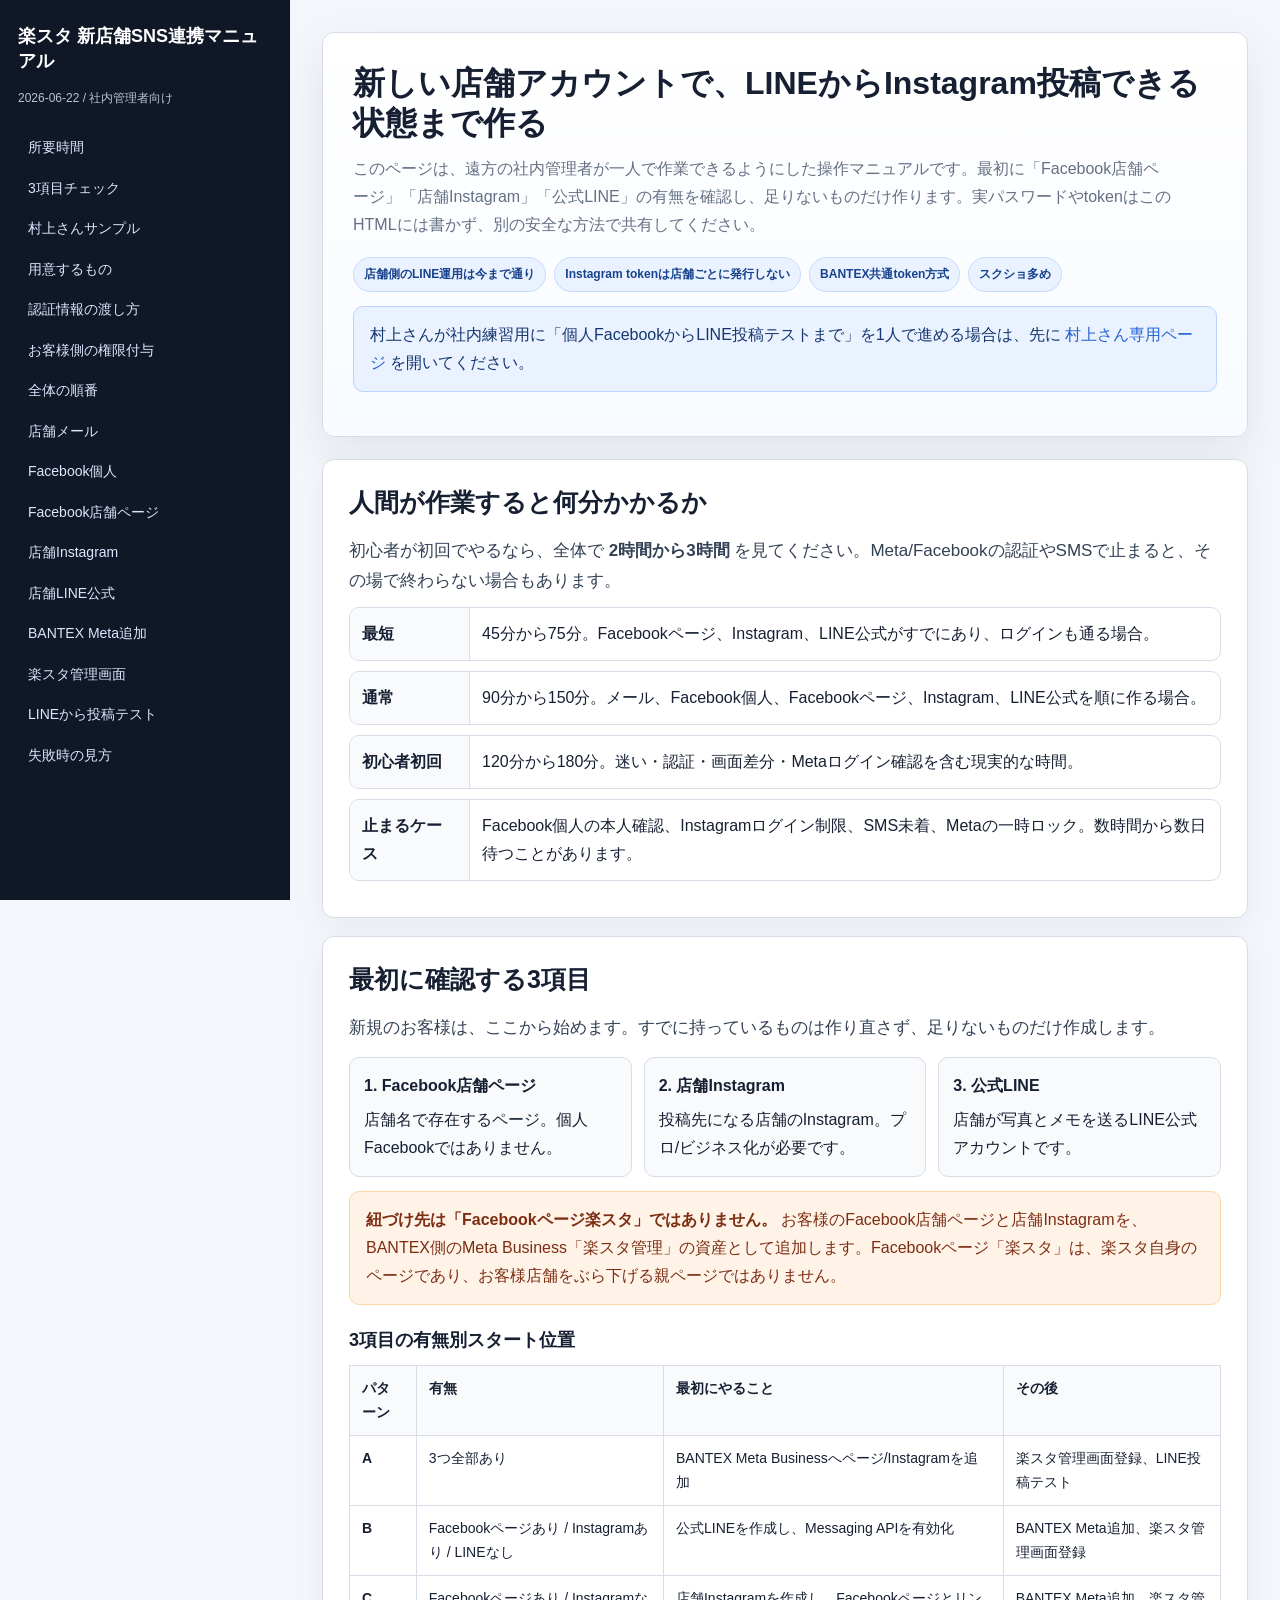
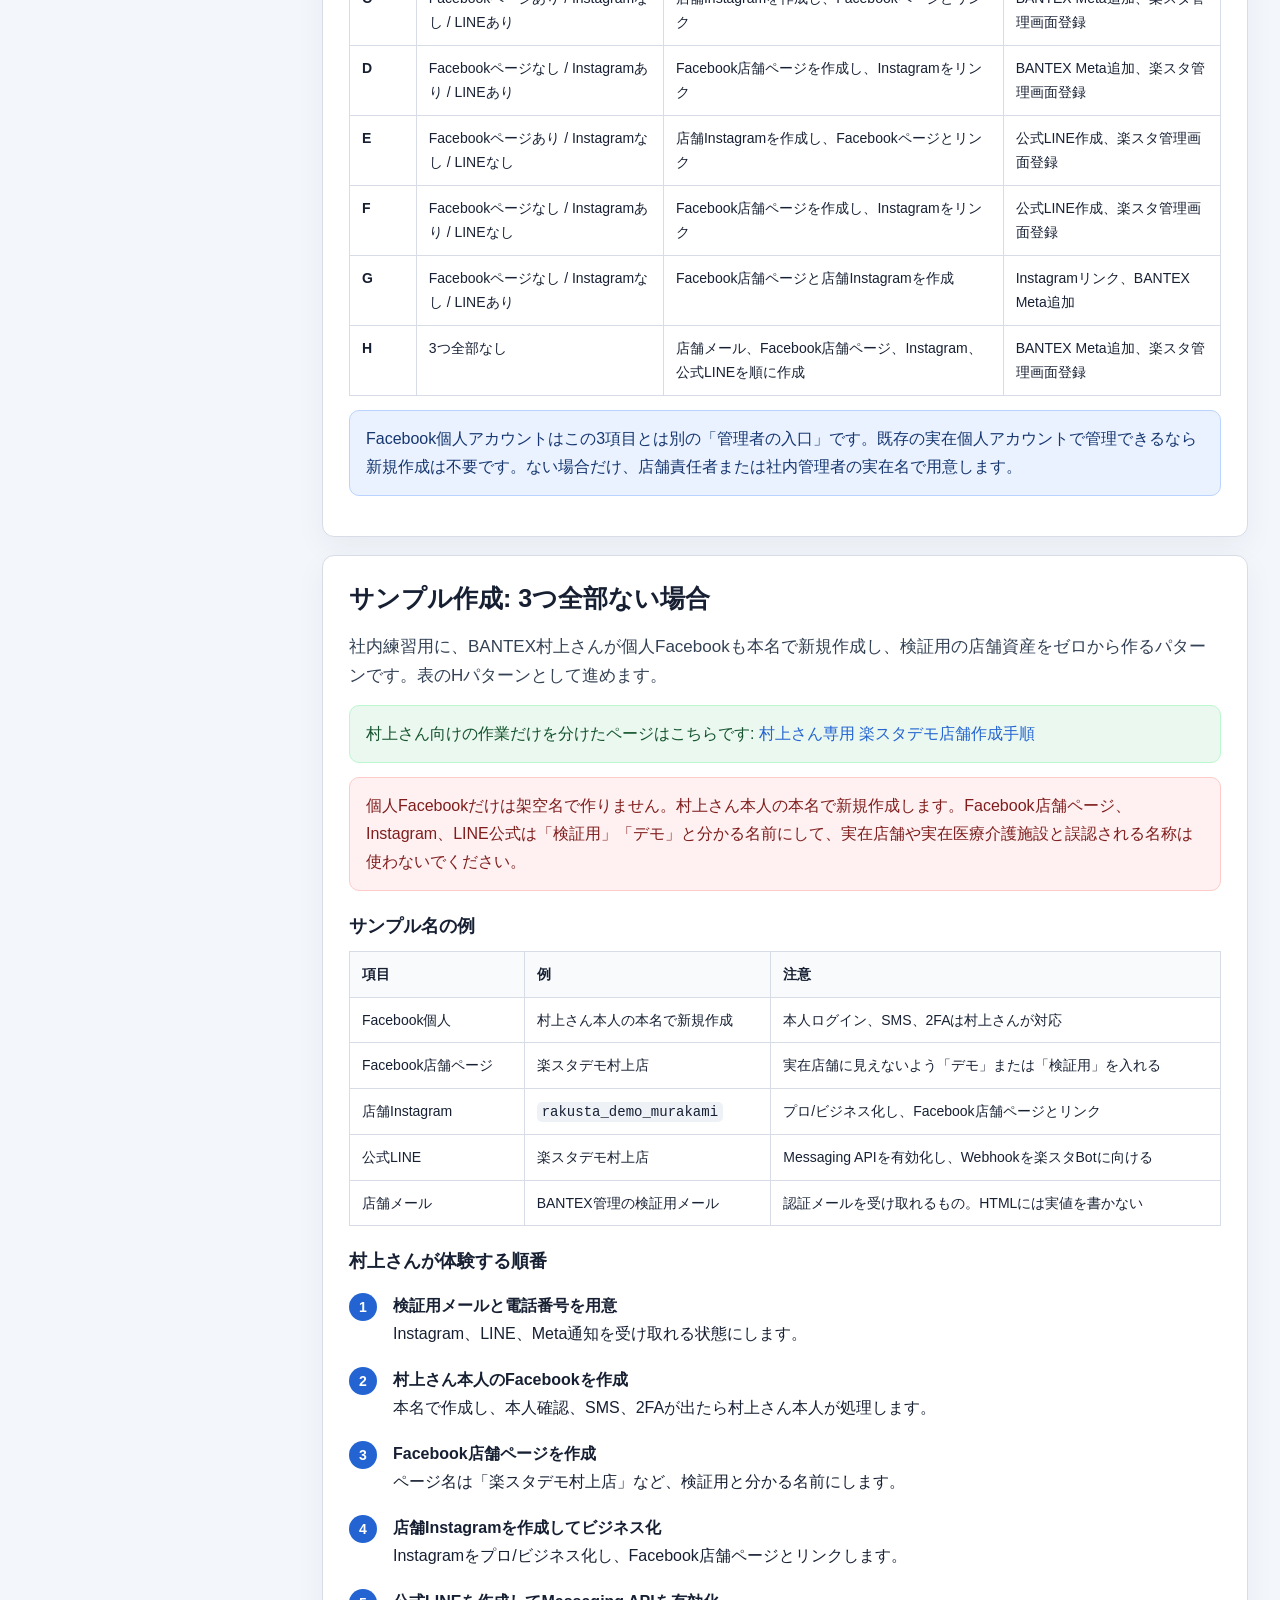
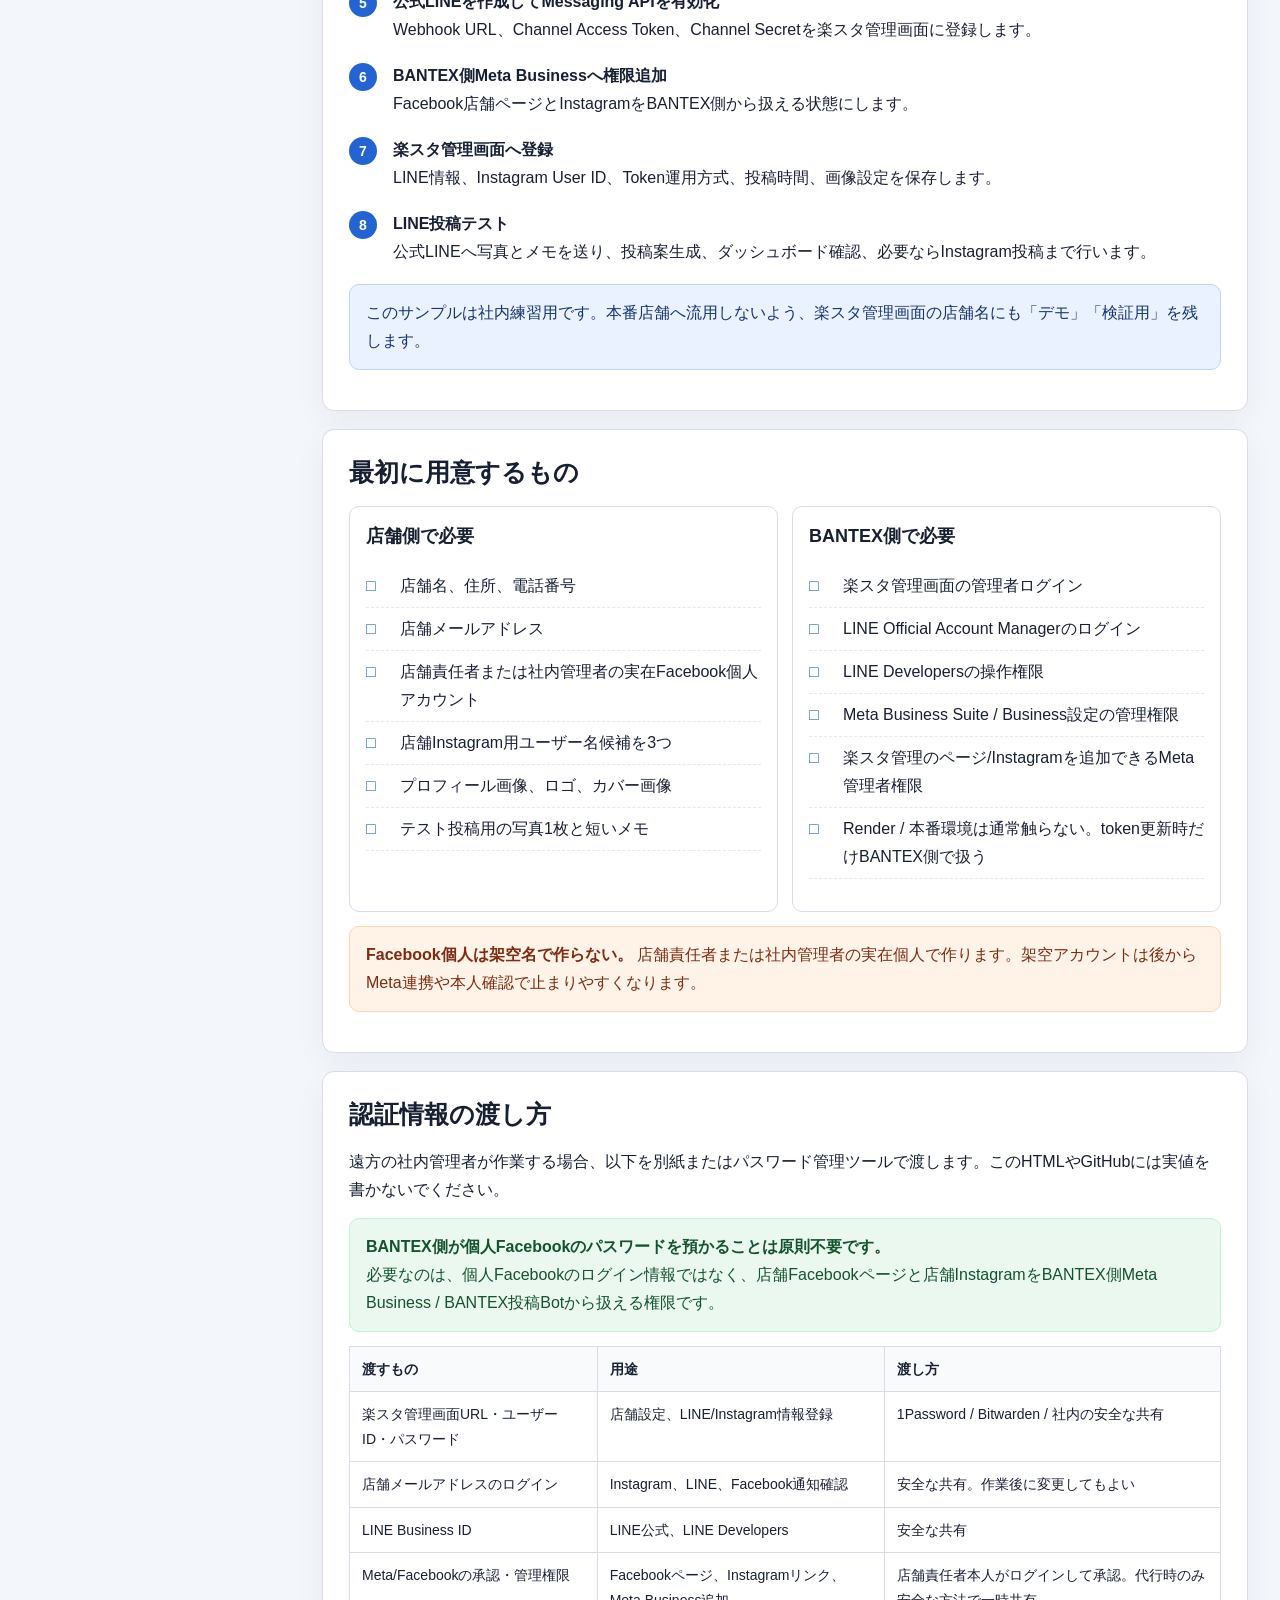
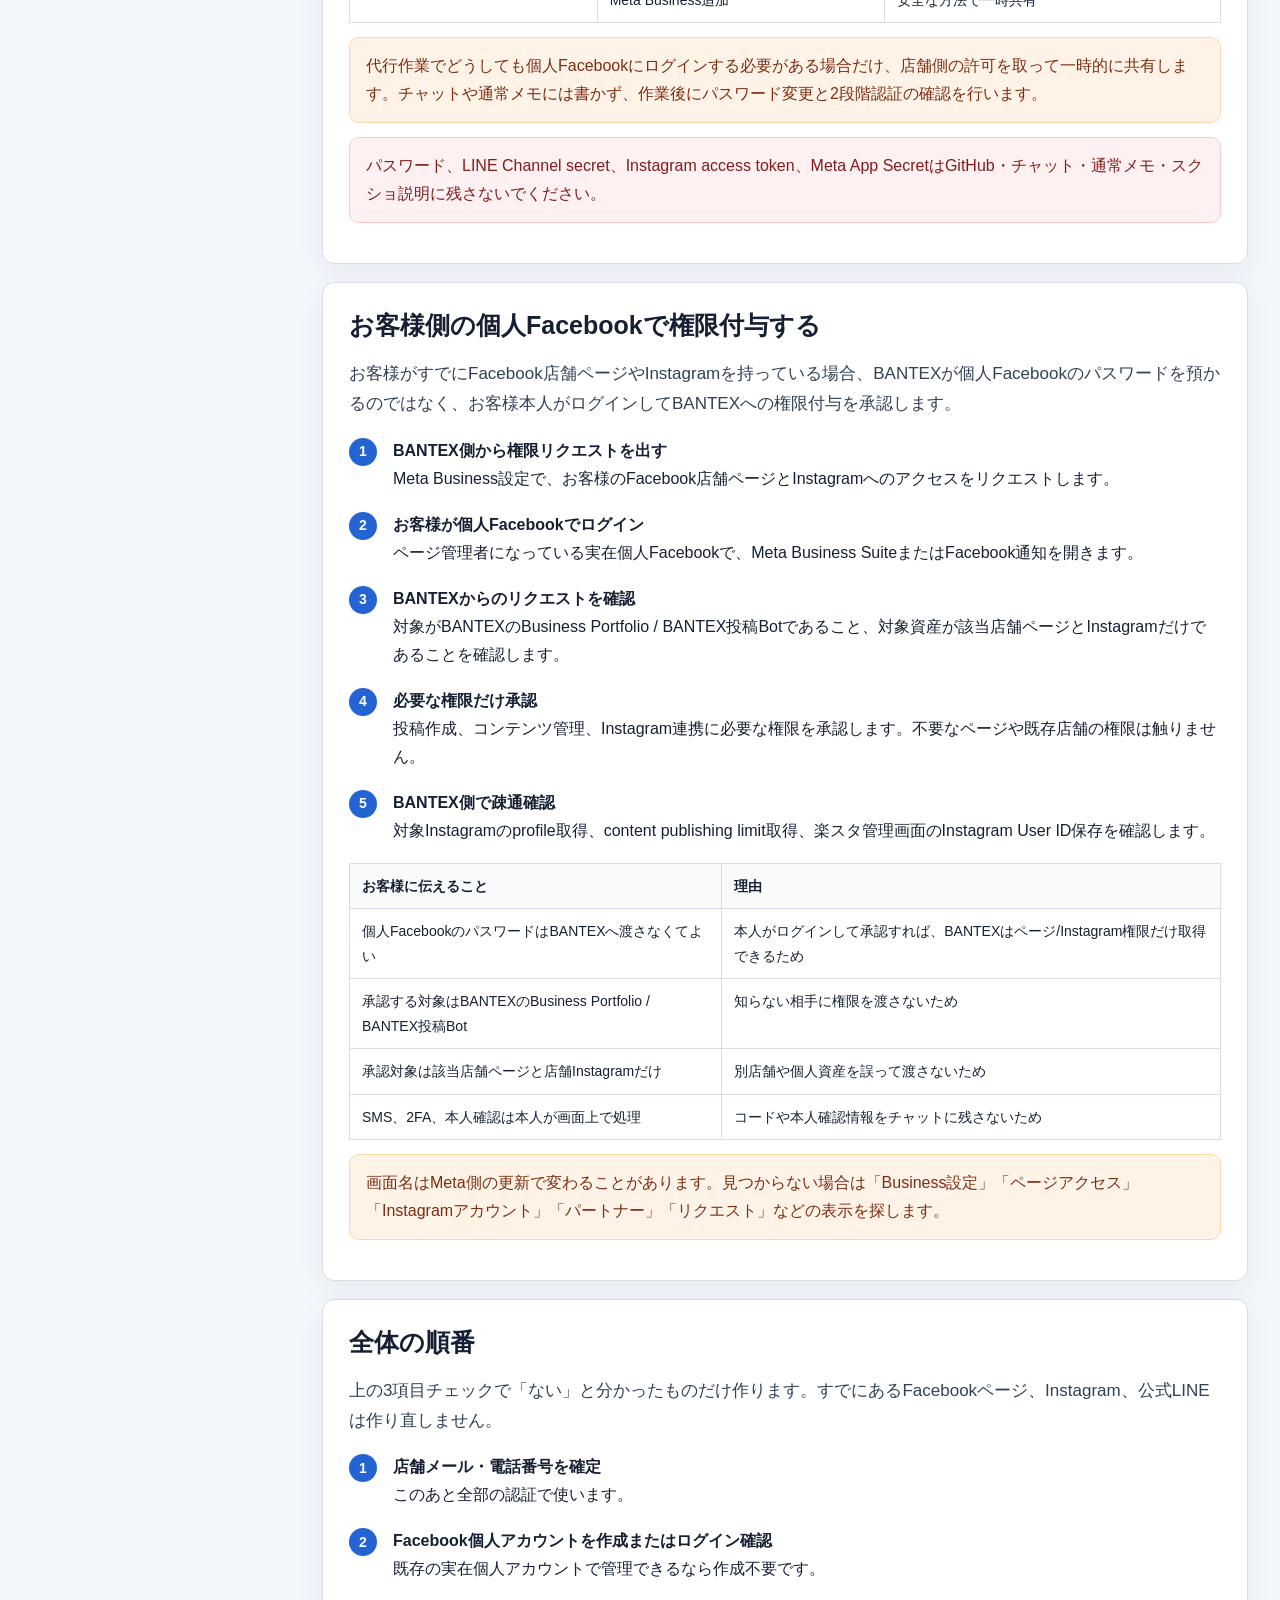
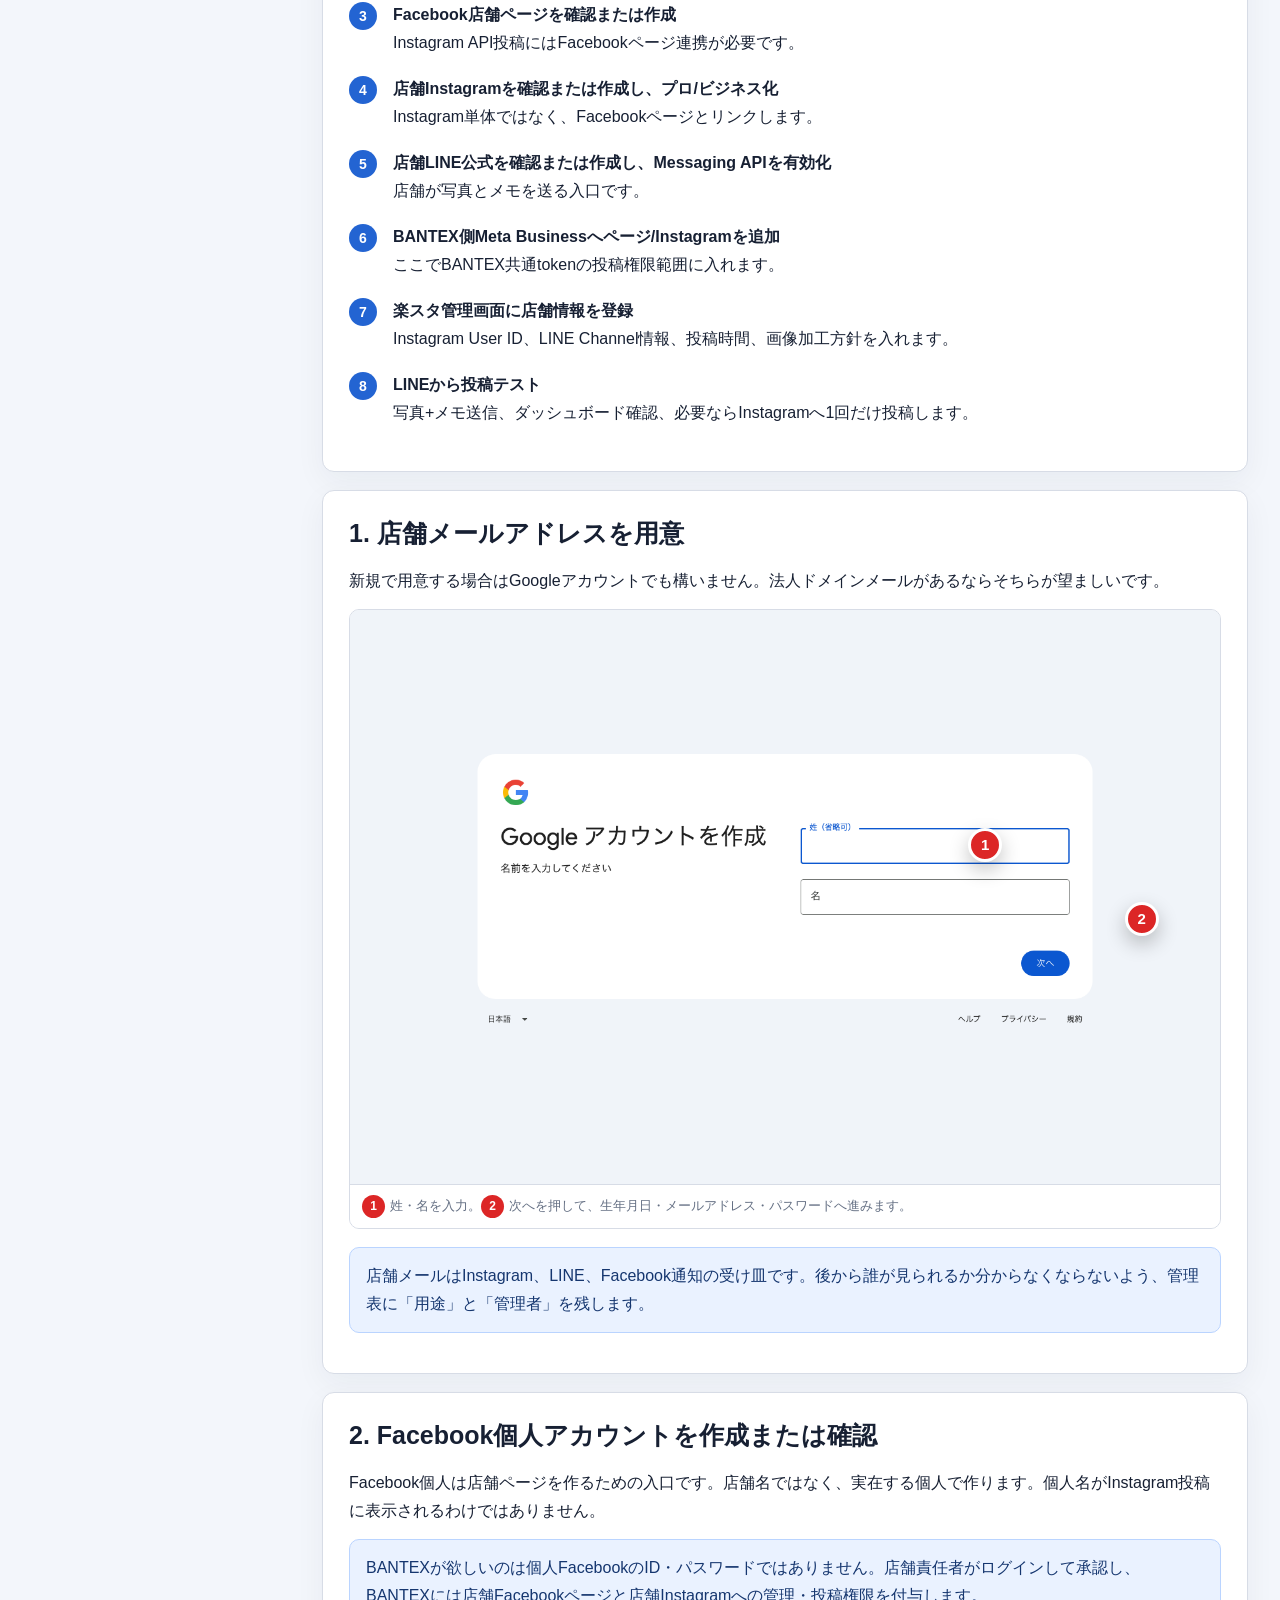
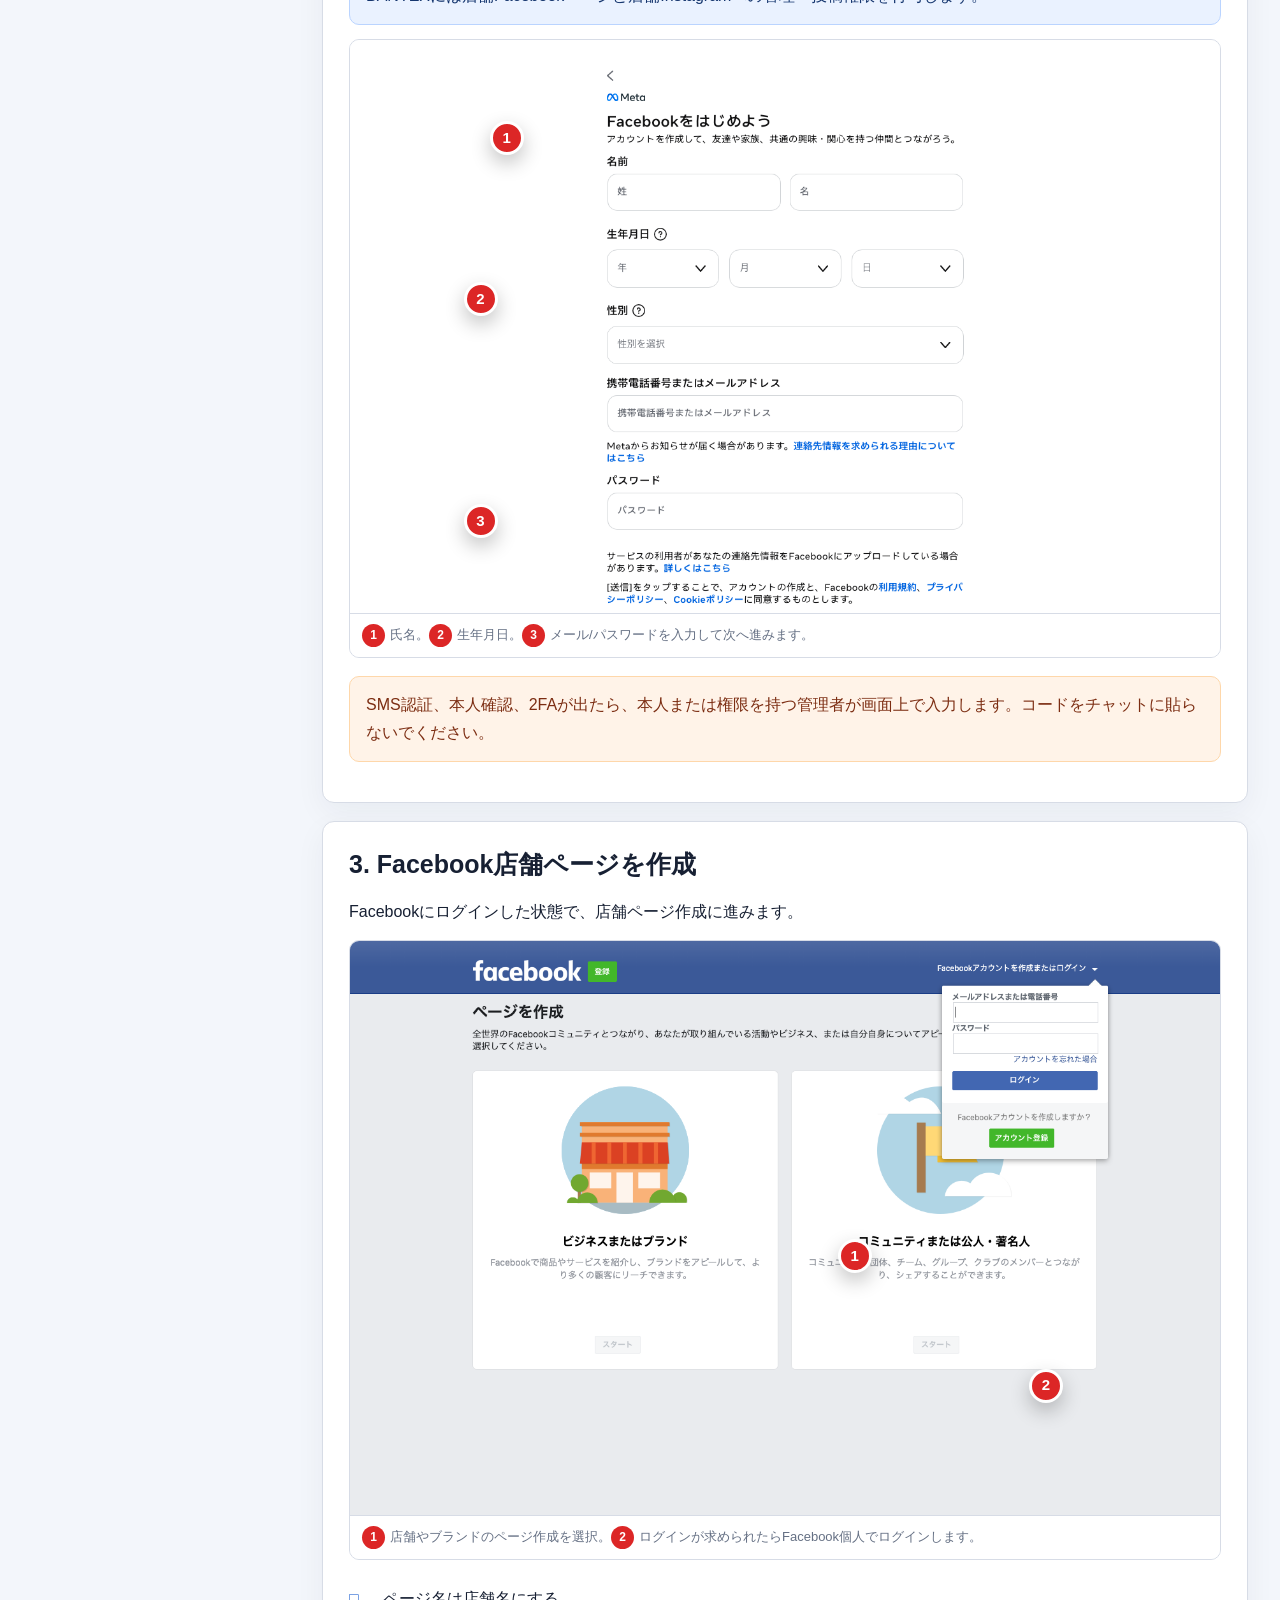
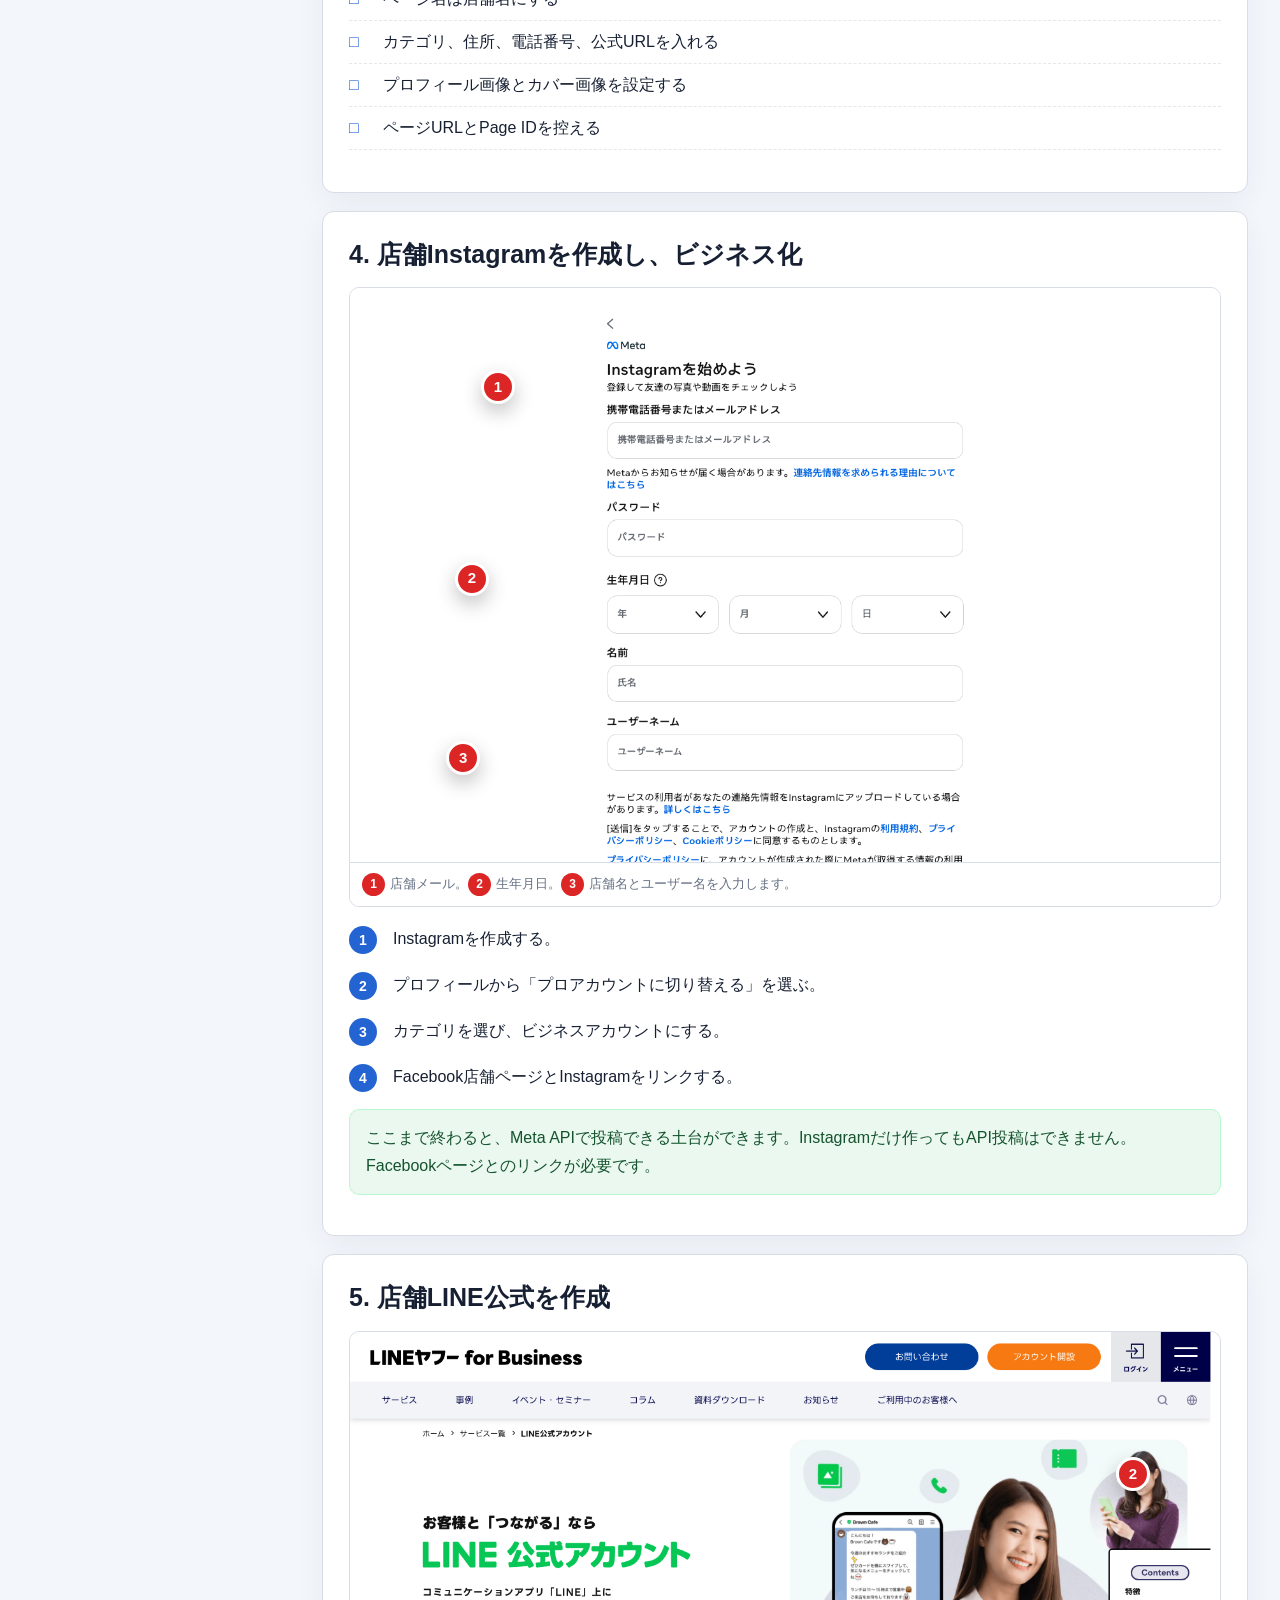
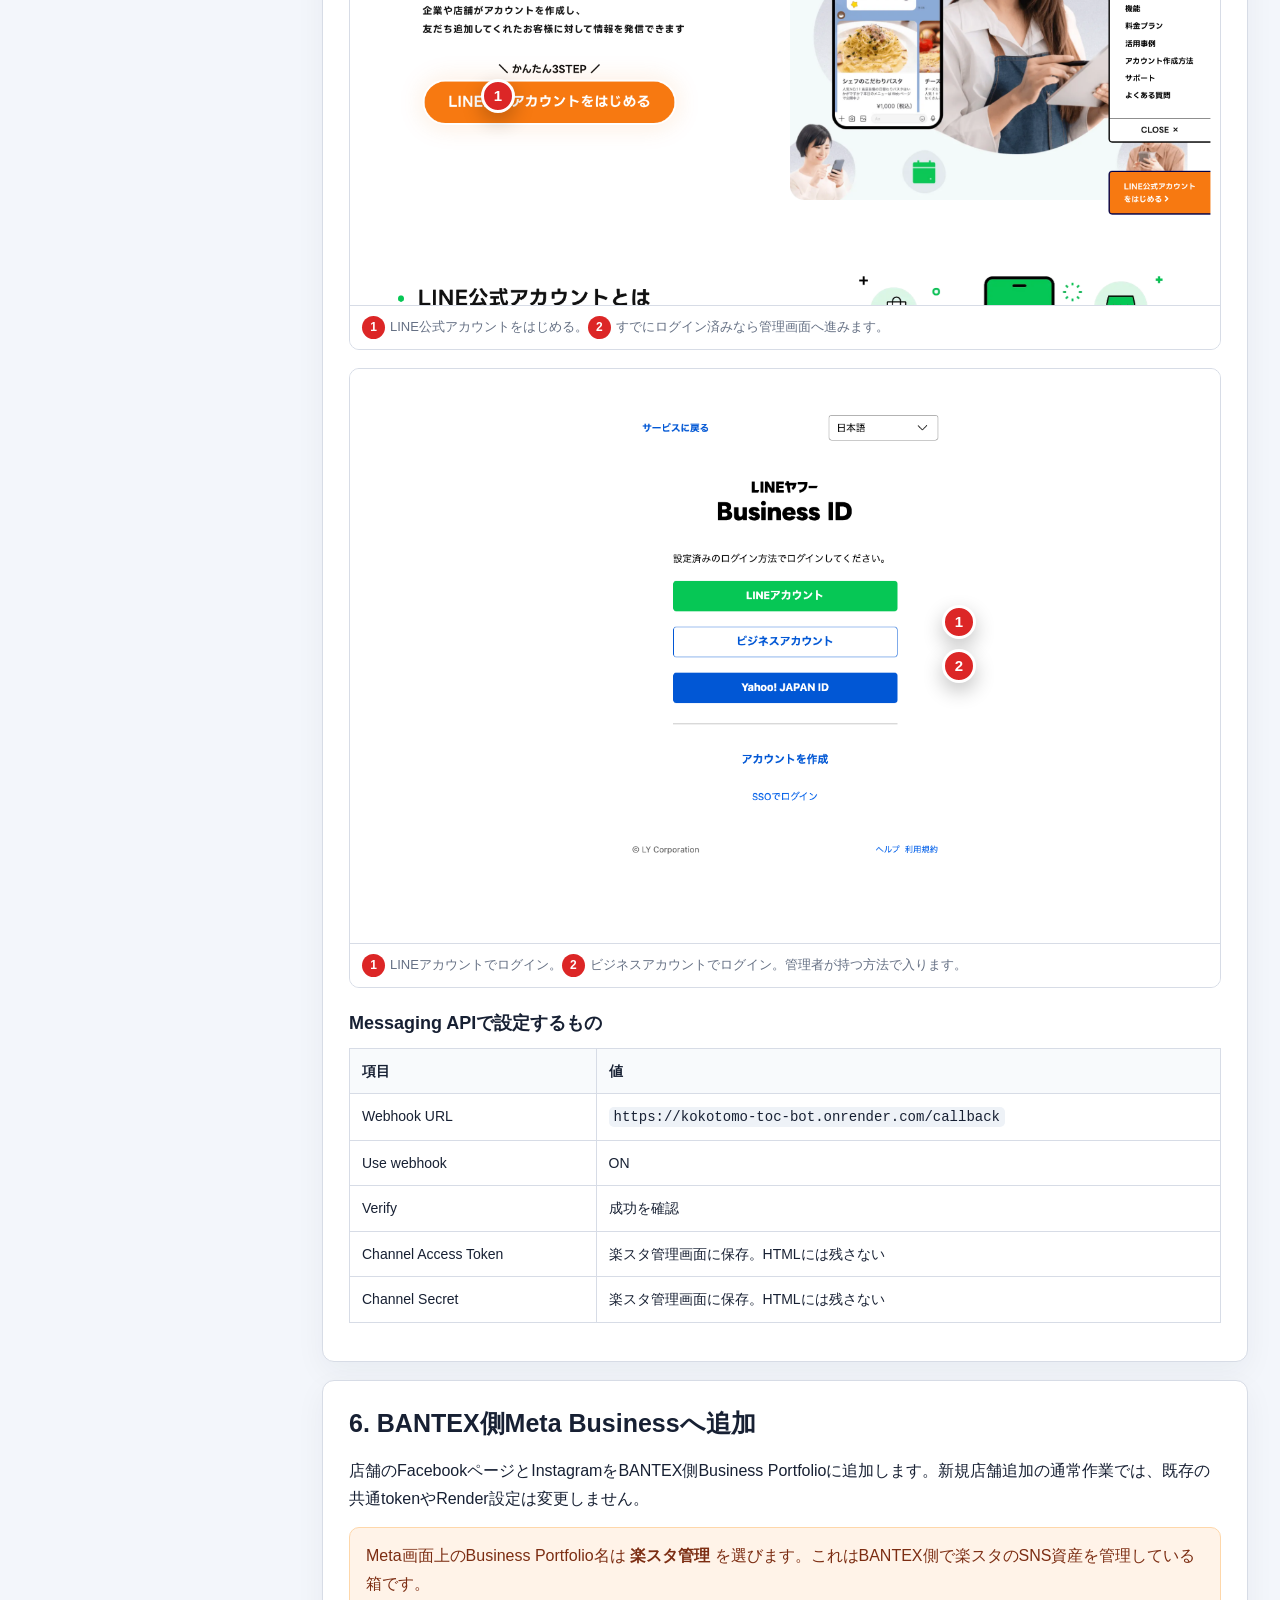
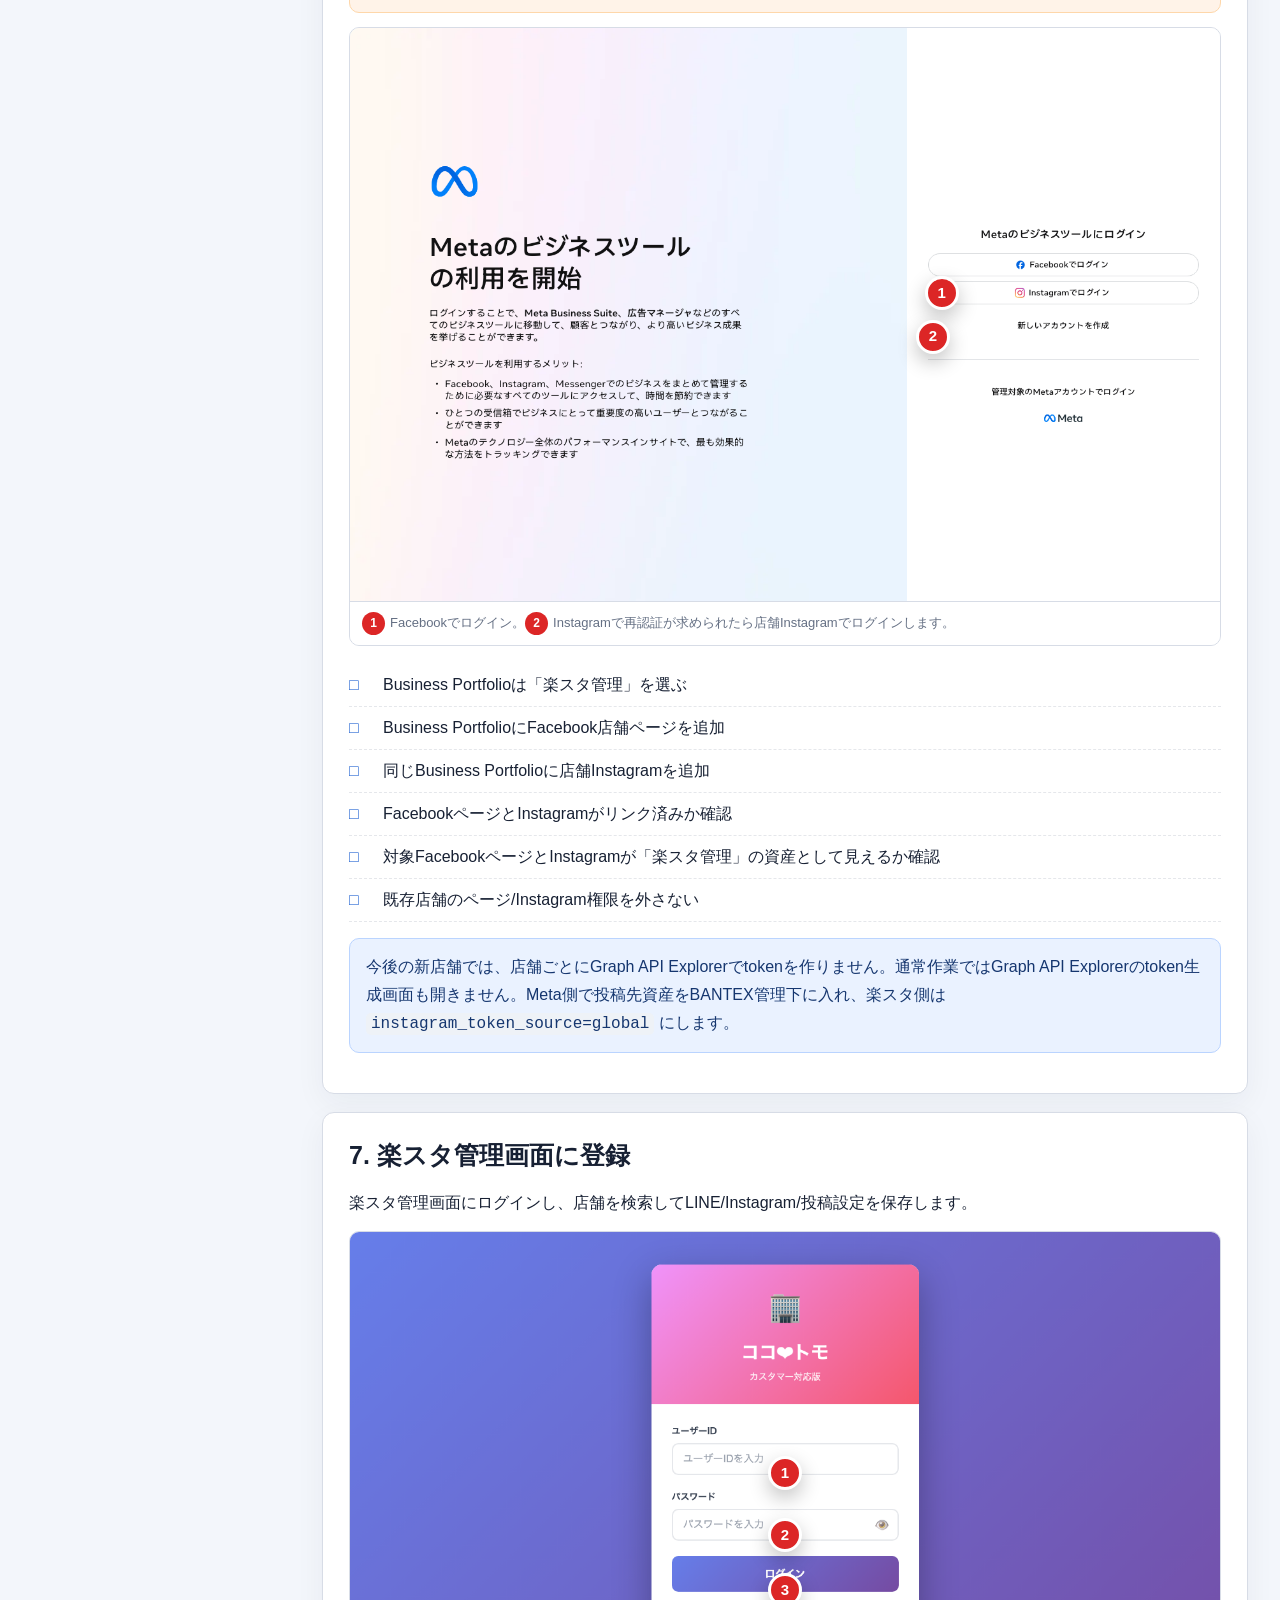
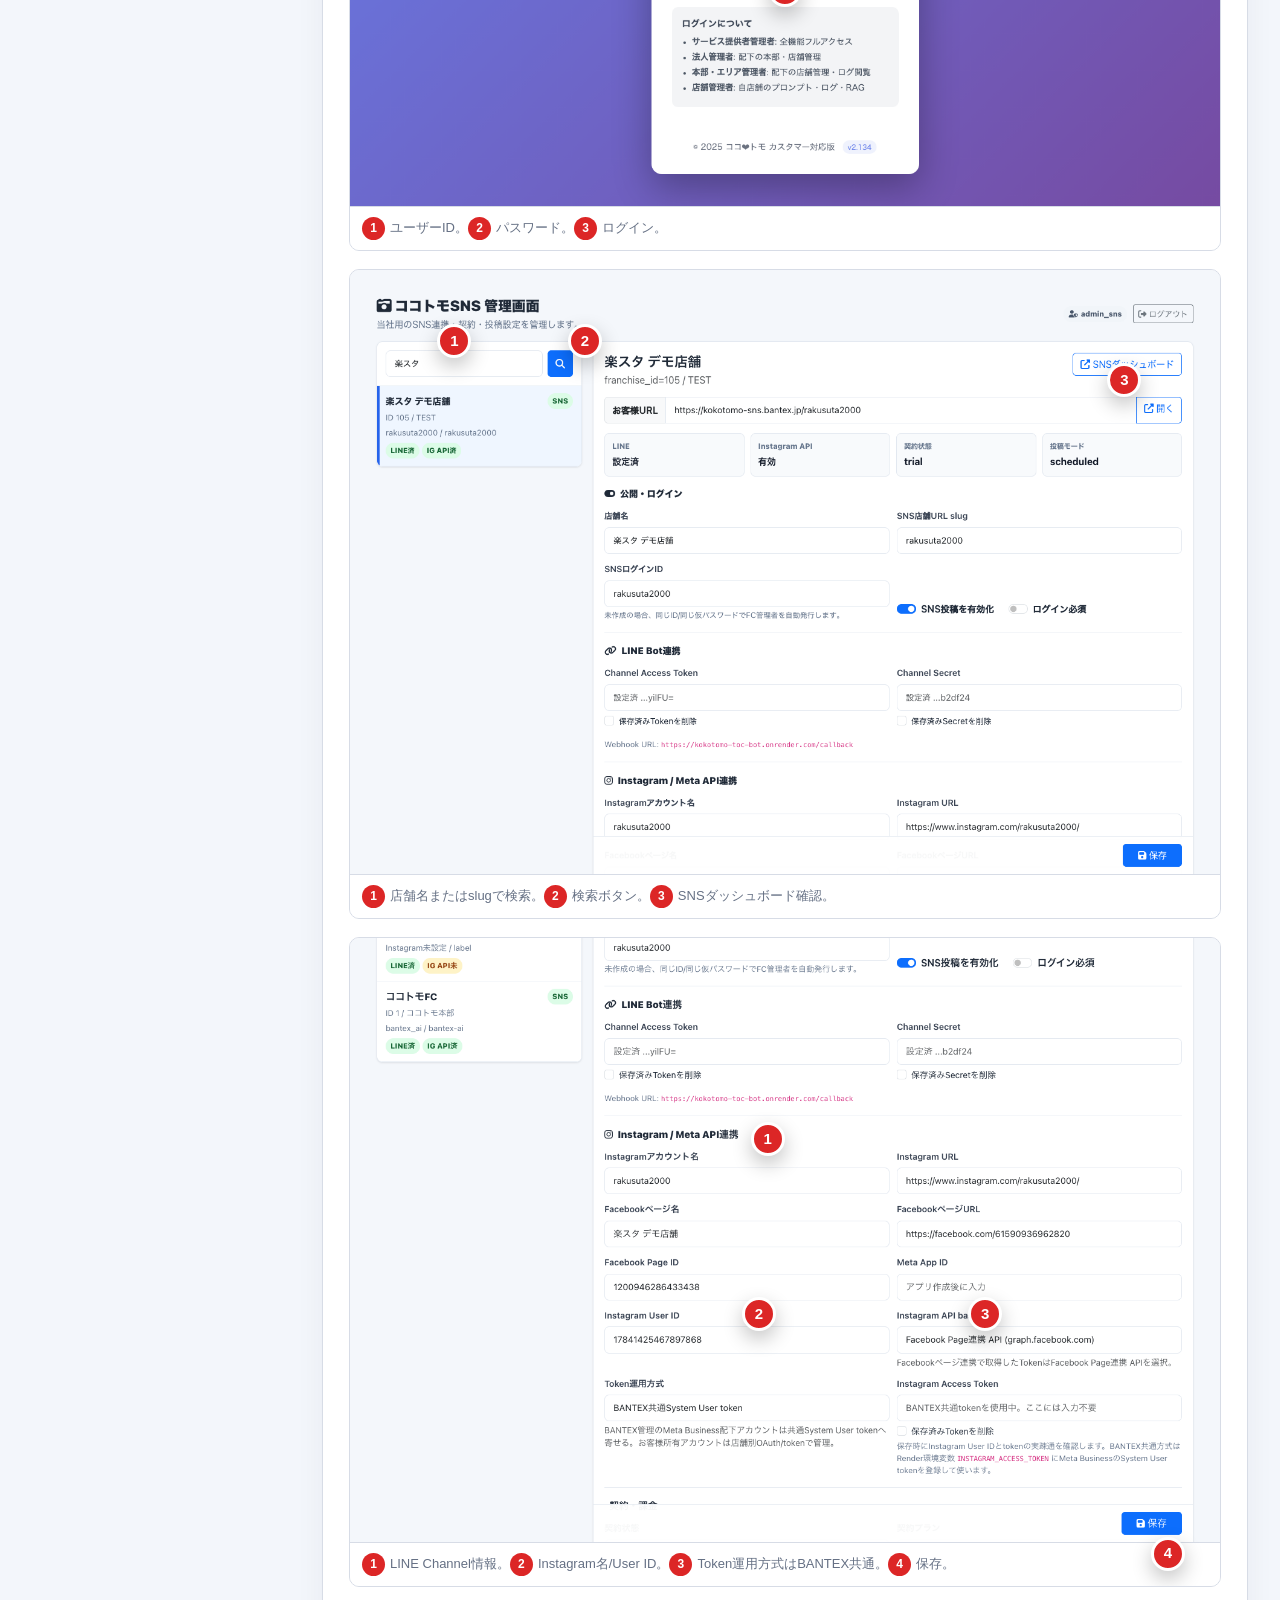
==== commit b2c0f38a: "Document safe customer onboarding steps" ====
--- a/index.html
+++ b/index.html
@@ -482,7 +482,7 @@
               <li>LINE Official Account Managerのログイン</li>
               <li>LINE Developersの操作権限</li>
               <li>Meta Business Suite / Business設定の管理権限</li>
-              <li>BANTEX投稿Botを扱えるMeta管理者権限</li>
+              <li>楽スタ管理のページ/Instagramを追加できるMeta管理者権限</li>
               <li>Render / 本番環境は通常触らない。token更新時だけBANTEX側で扱う</li>
             </ul>
           </div>
@@ -714,7 +714,8 @@
             <tr><td>LINE Channel Access Token / Secret</td><td>LINE Developersから取得して直接貼り付け</td></tr>
             <tr><td>Instagramアカウント名</td><td>例: <code>sample_shop</code></td></tr>
             <tr><td>Instagram User ID</td><td>Meta Business SuiteのInstagram詳細、またはBANTEX側の安全な確認で取得した <code>1784...</code></td></tr>
-            <tr><td>Token運用方式</td><td><strong>BANTEX共通System User token</strong> を選ぶ</td></tr>
+            <tr><td>Token運用方式</td><td><strong>BANTEX共通 / global</strong> を選ぶ</td></tr>
+            <tr><td>Instagram Access Token</td><td>空欄。店舗別tokenは貼らない</td></tr>
             <tr><td>投稿方式</td><td>通常は予約投稿</td></tr>
             <tr><td>投稿時間</td><td>例: <code>14:00</code> と <code>20:00</code></td></tr>
             <tr><td>画像加工</td><td>業種に合わせる。医療介護は顔ぼかし・個人情報配慮を確認</td></tr>
@@ -735,6 +736,12 @@
         <p>作業者がターミナルを使える場合は、BANTEX側で以下を実行します。</p>
         <pre><code>uv run --with requests --with sqlalchemy --with psycopg2-binary \
   python scripts/check_instagram_health.py --franchise-id &lt;NEW_FRANCHISE_ID&gt;</code></pre>
+        <p>既存環境を壊していない確認をする場合は、既存の主要店舗も同時に見ます。</p>
+        <pre><code>uv run --with requests --with sqlalchemy --with psycopg2-binary \
+  python scripts/check_instagram_health.py \
+  --franchise-id &lt;NEW_FRANCHISE_ID&gt; \
+  --franchise-id 104 \
+  --franchise-id 105</code></pre>
         <div class="ok">OK条件は、<code>graph_status=ok</code>、profile取得200、<code>content_publishing_limit</code> 200です。</div>
       </section>
 
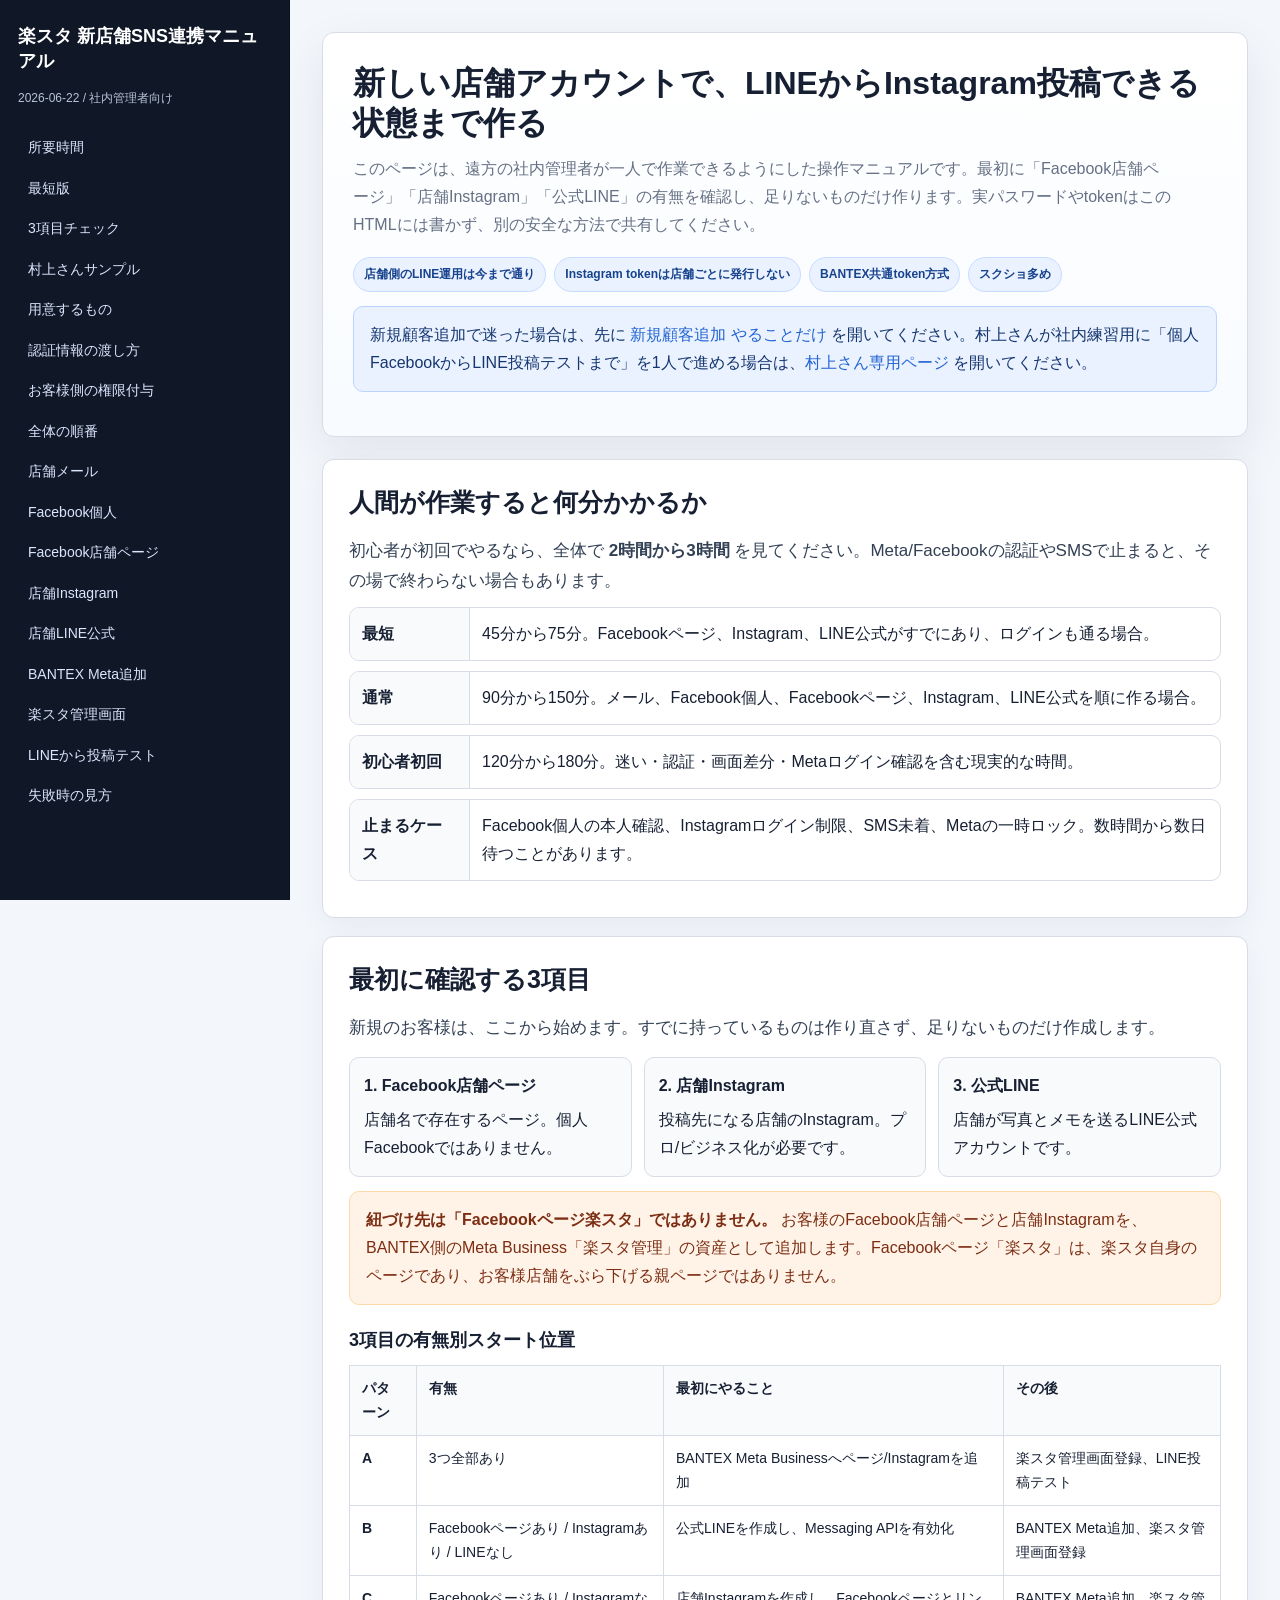
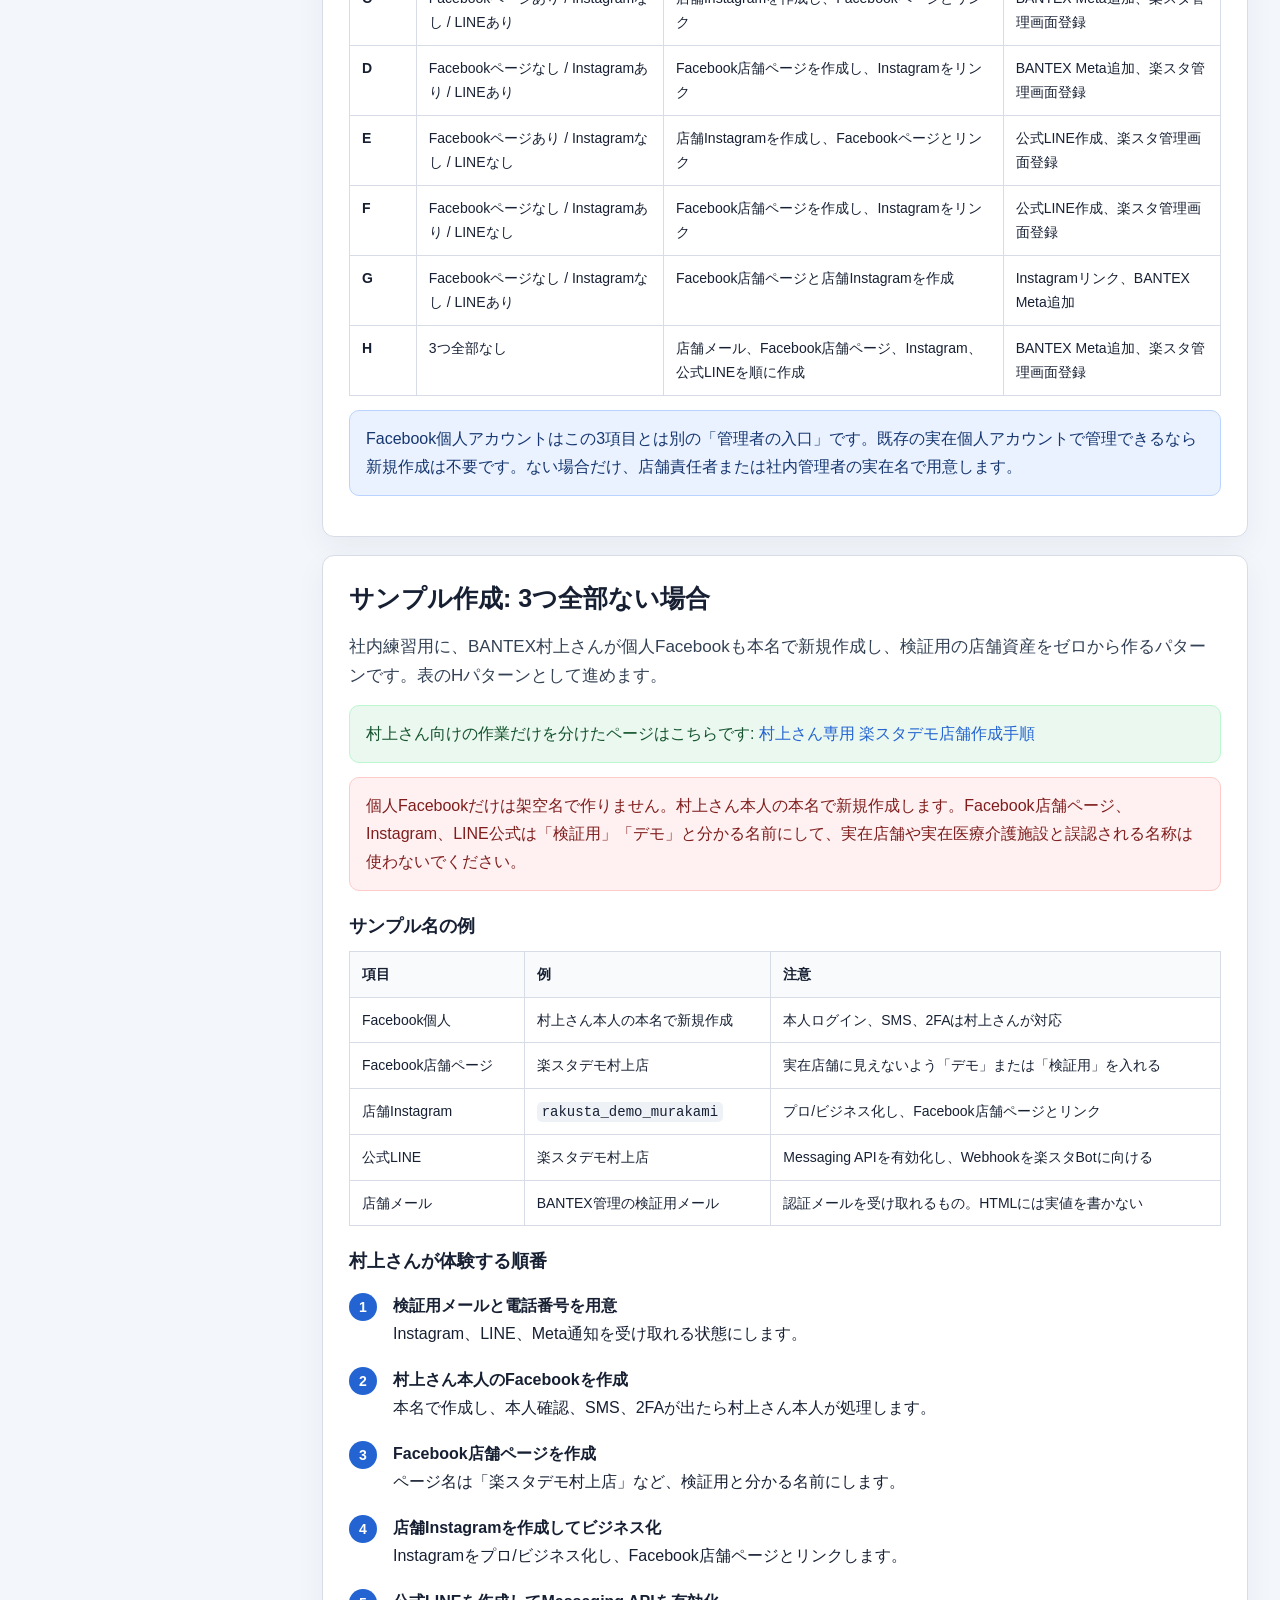
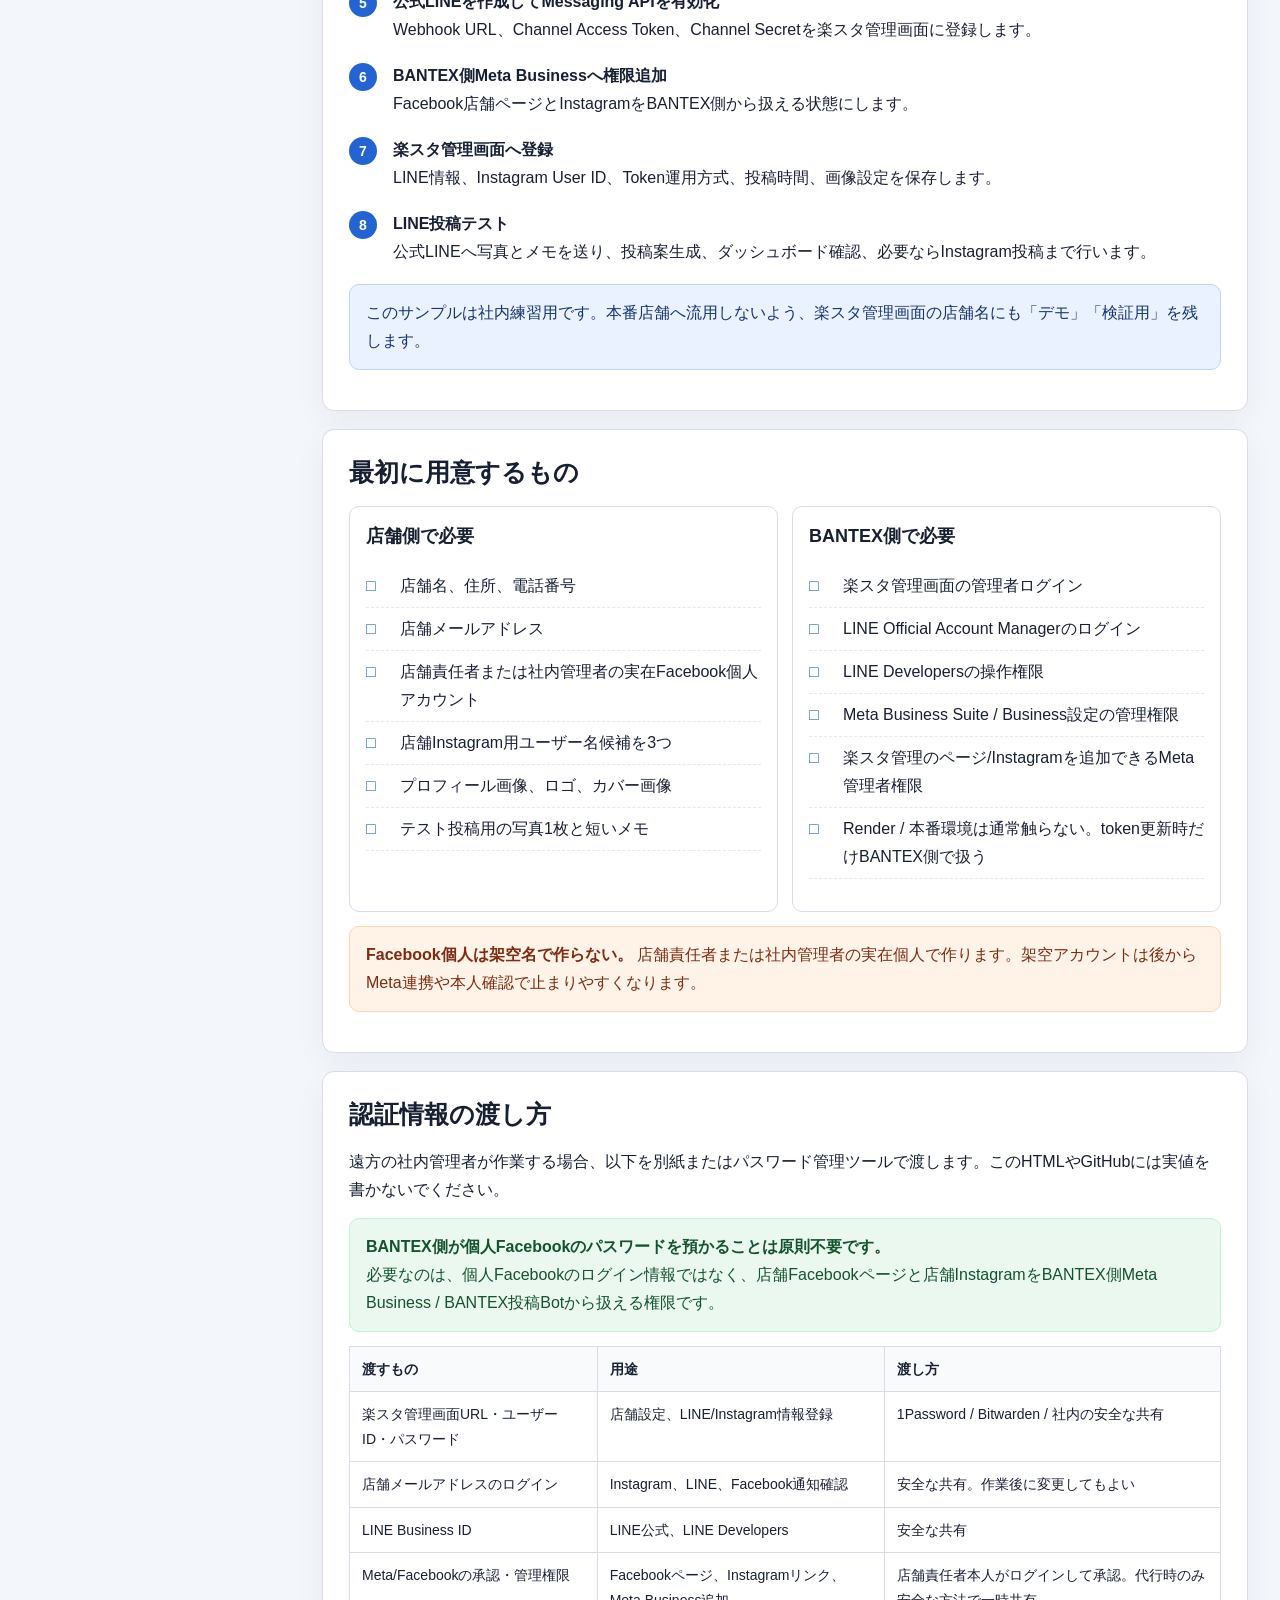
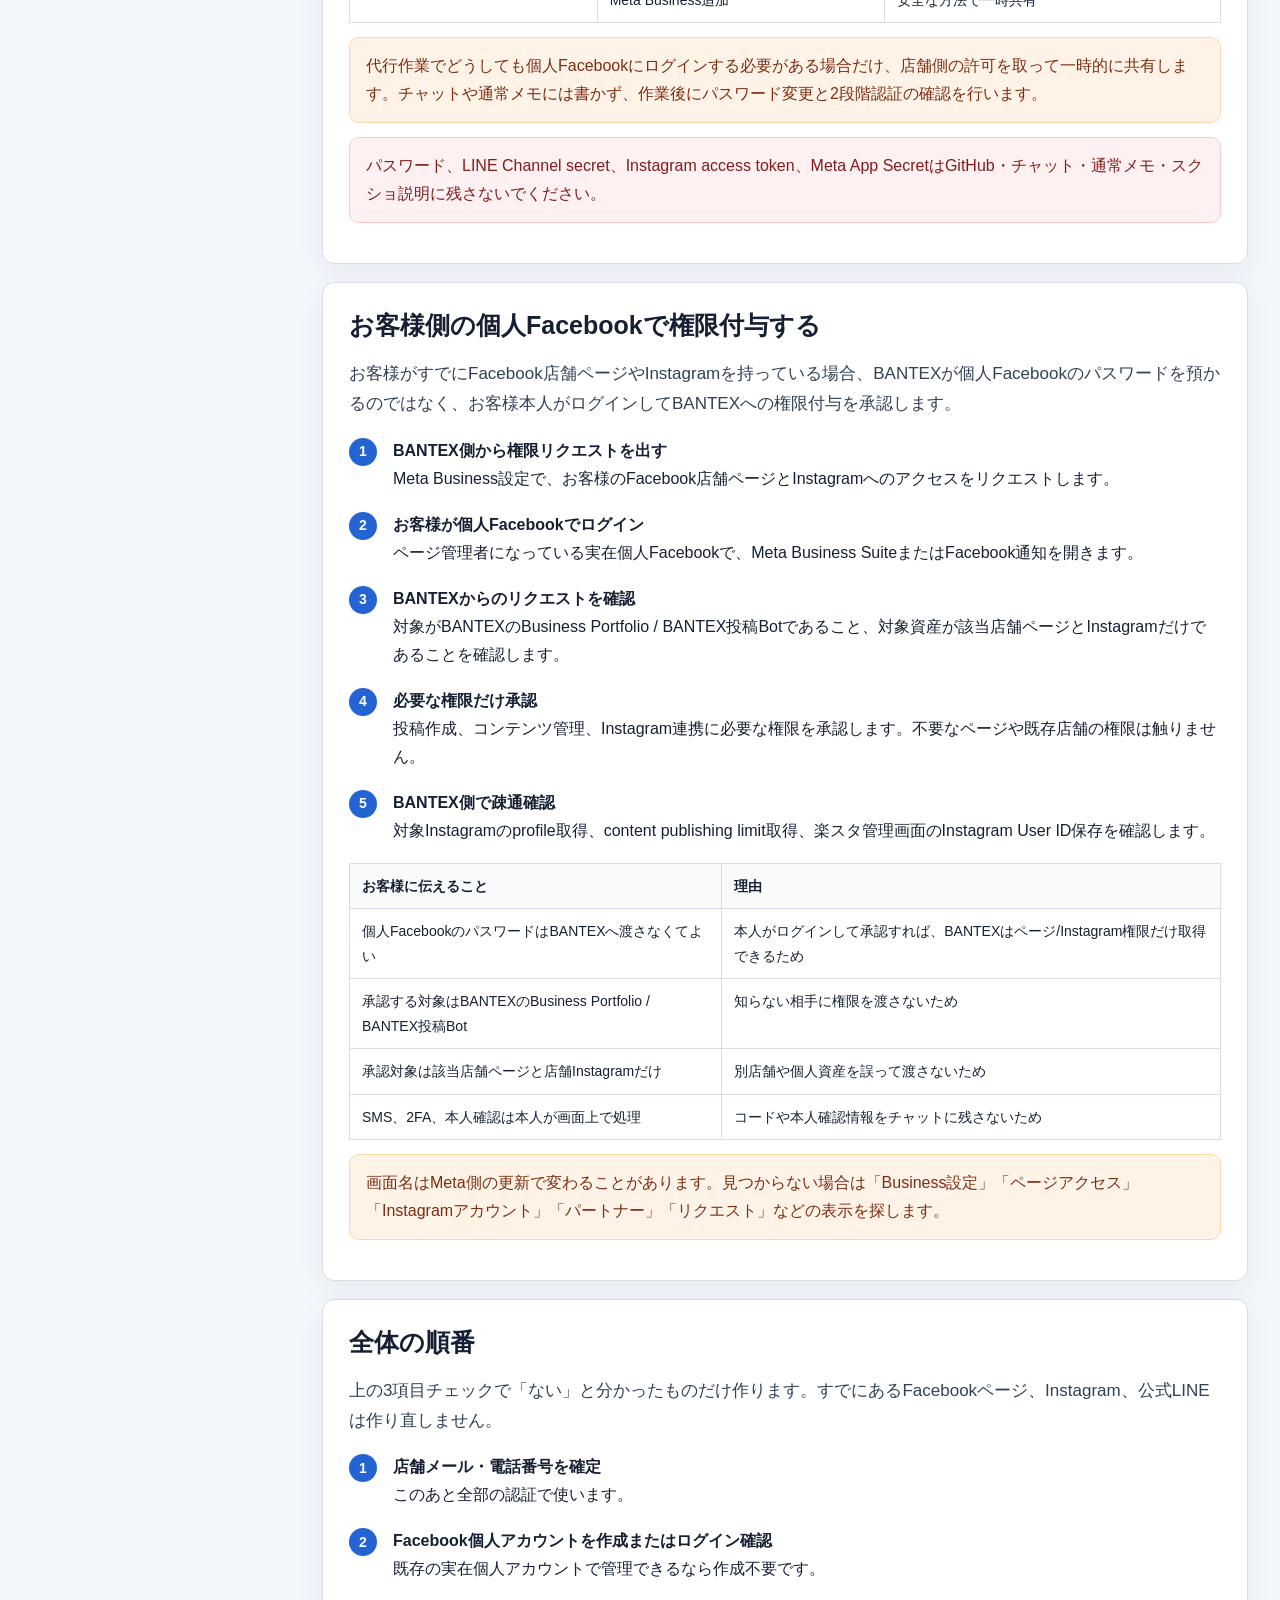
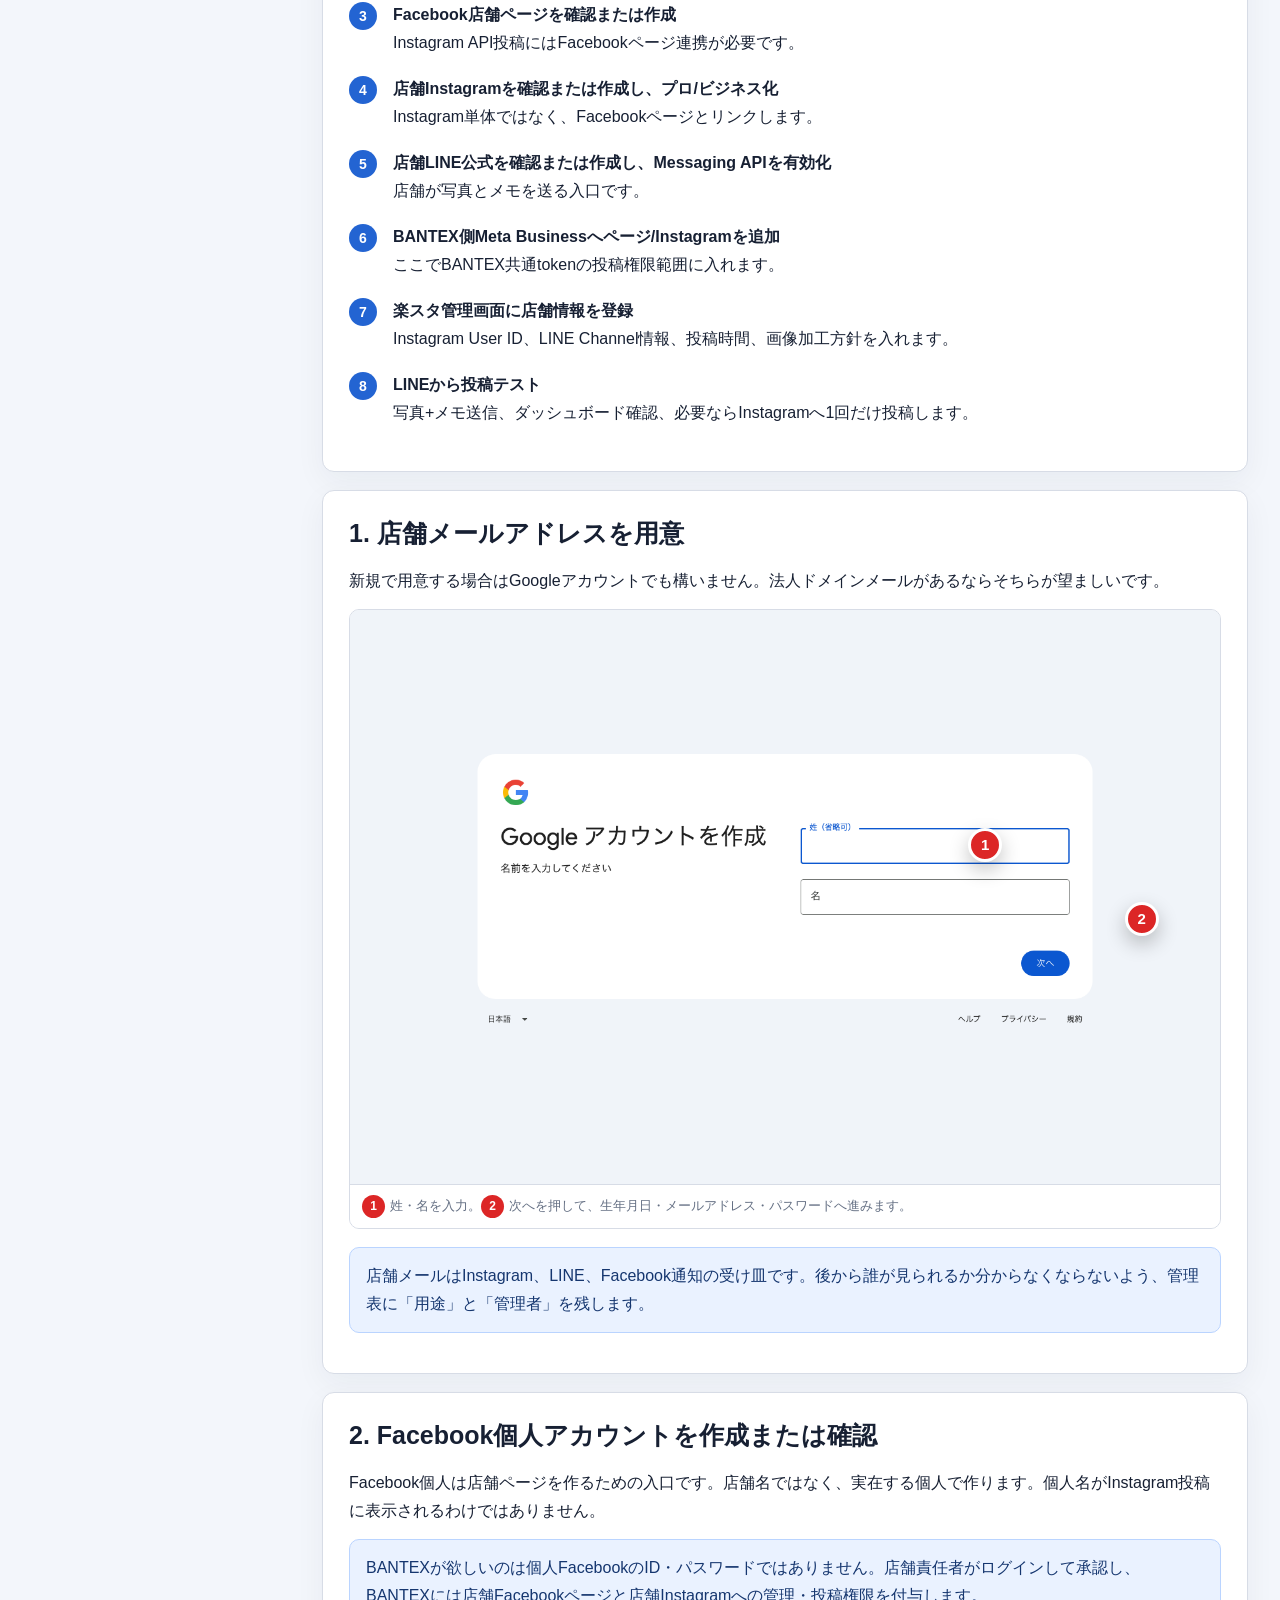
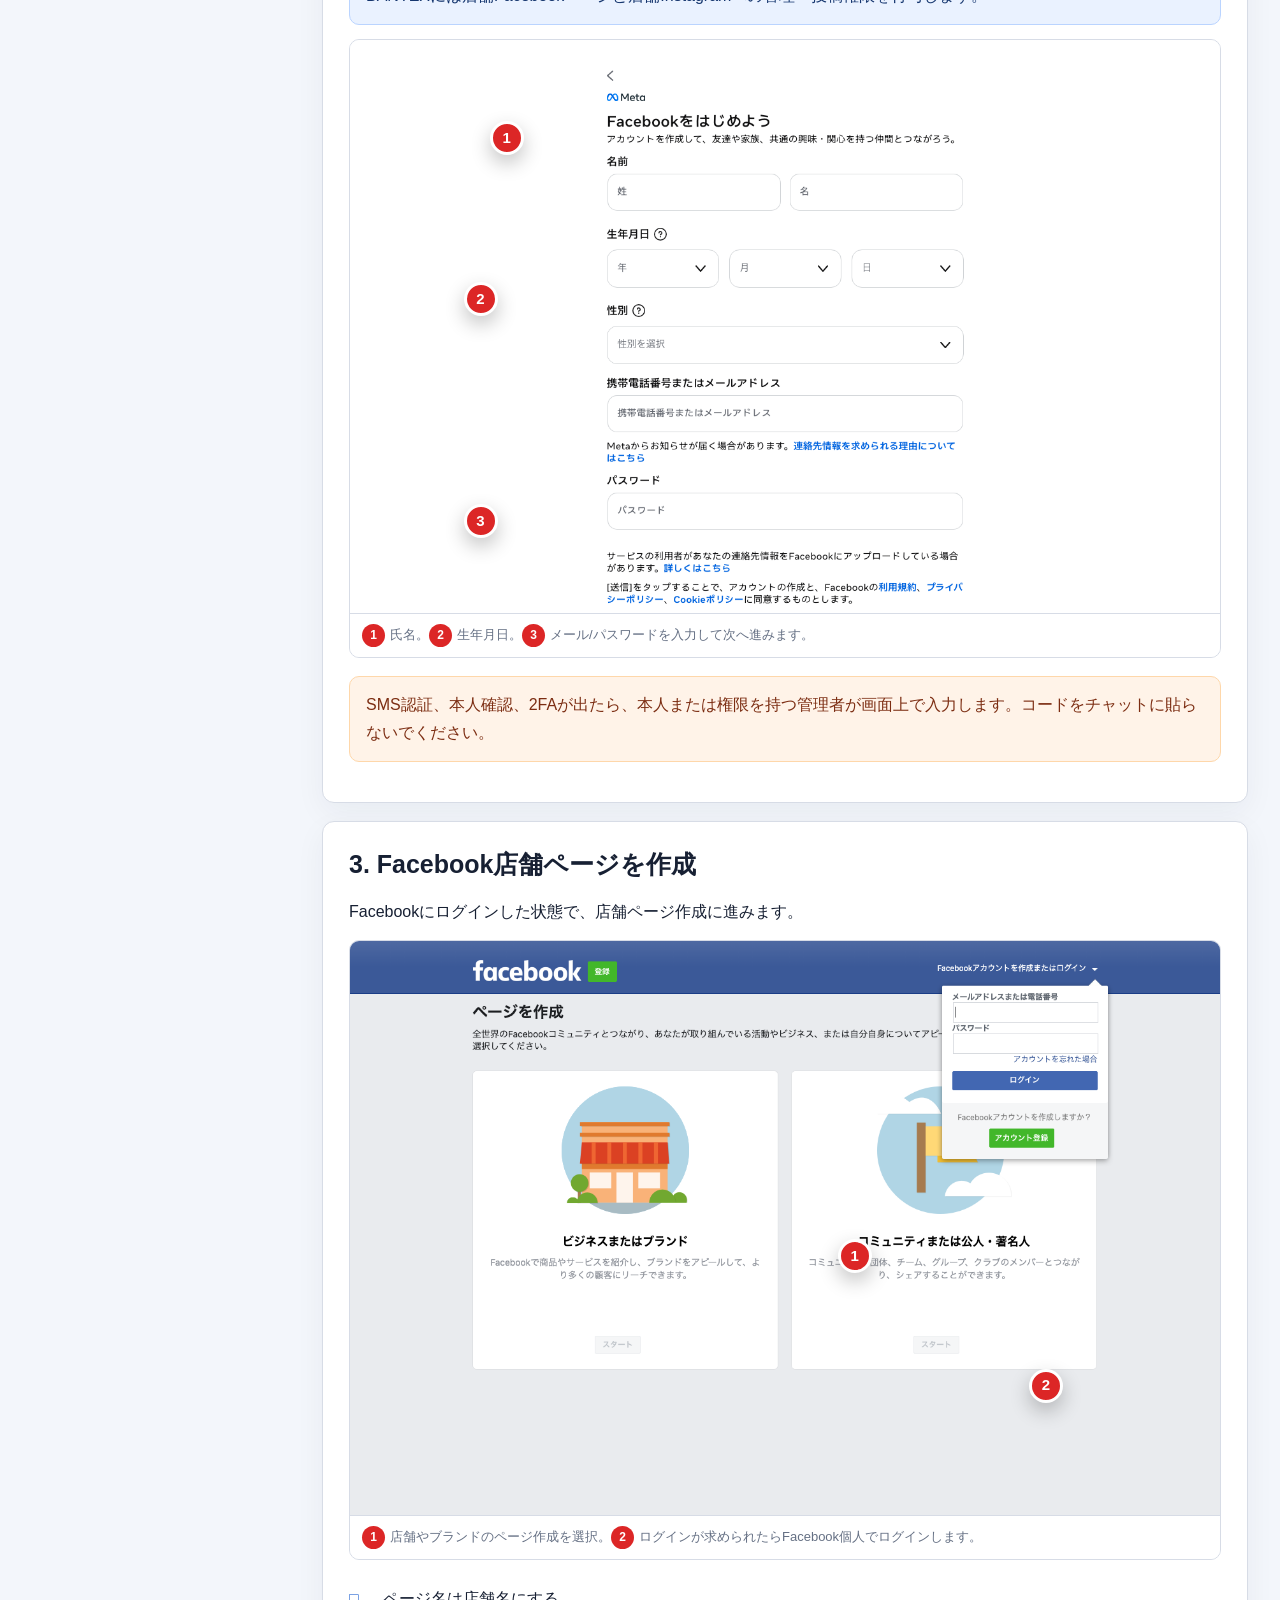
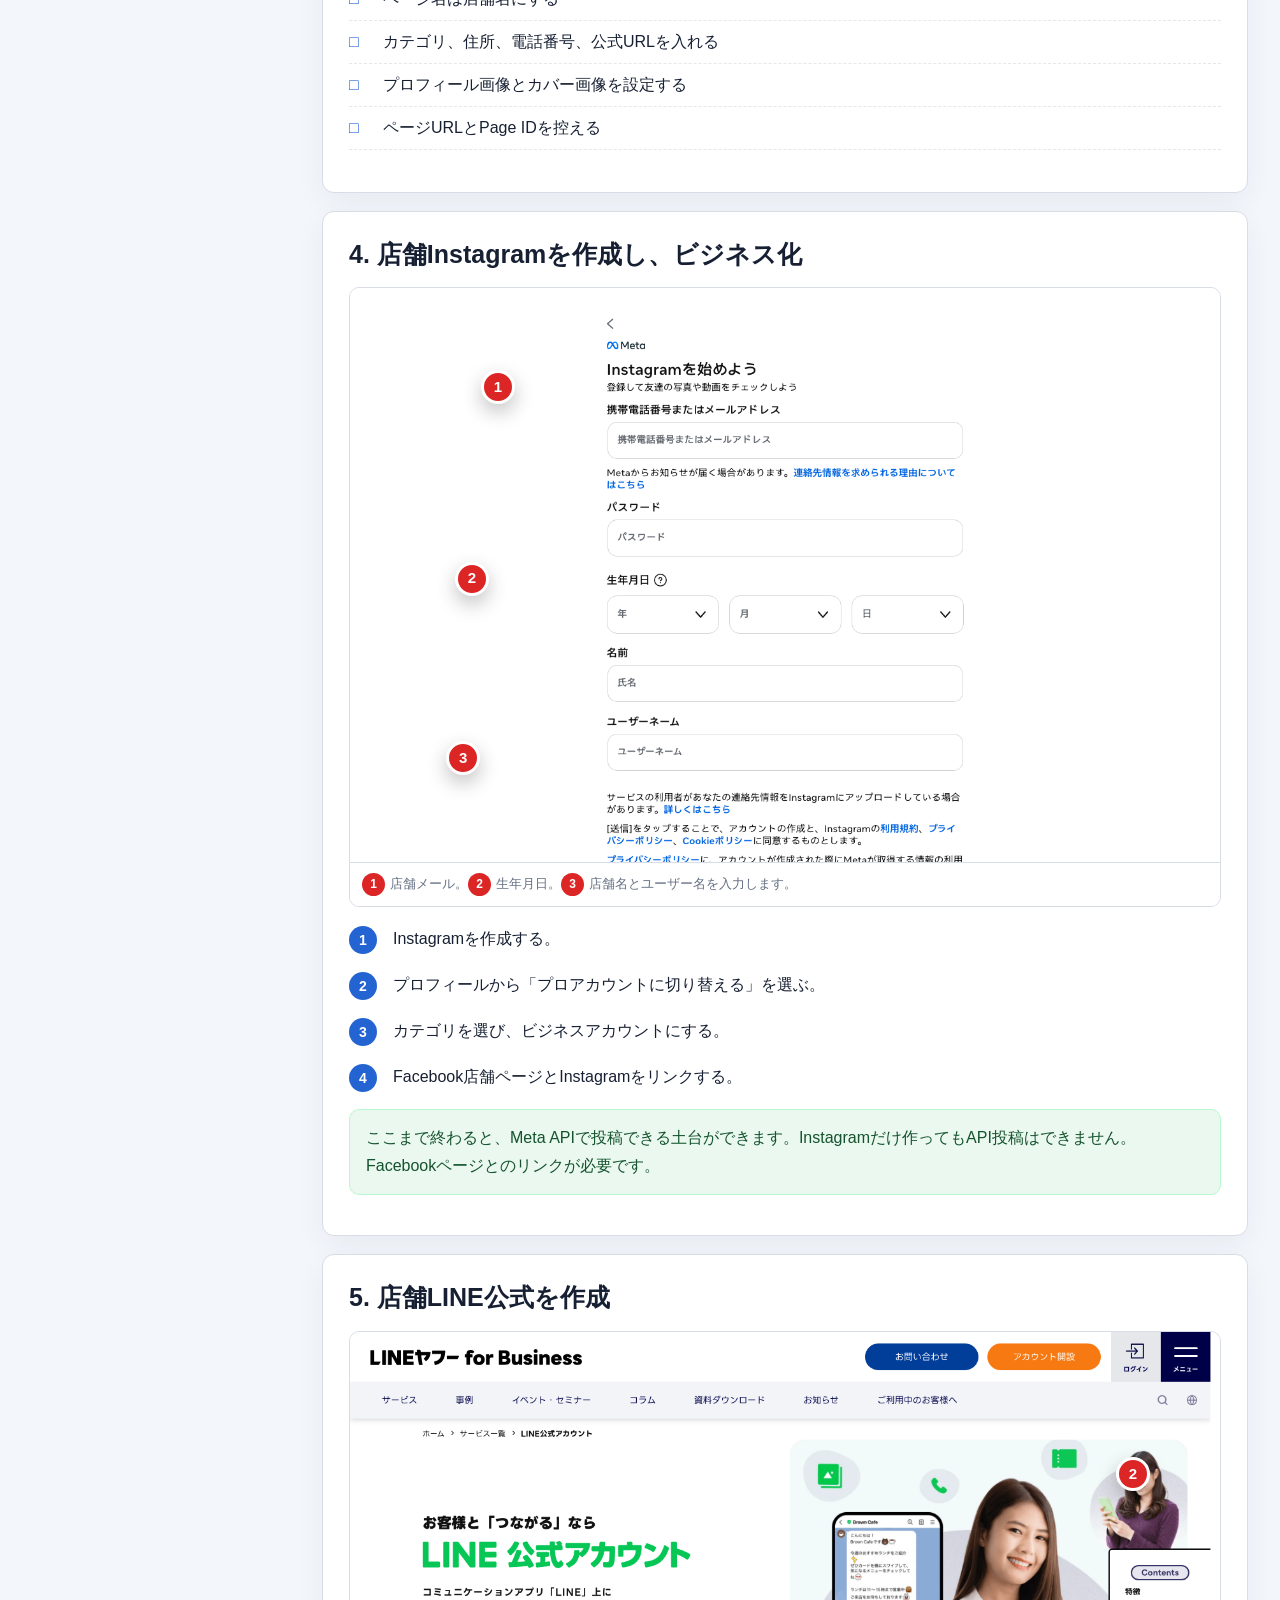
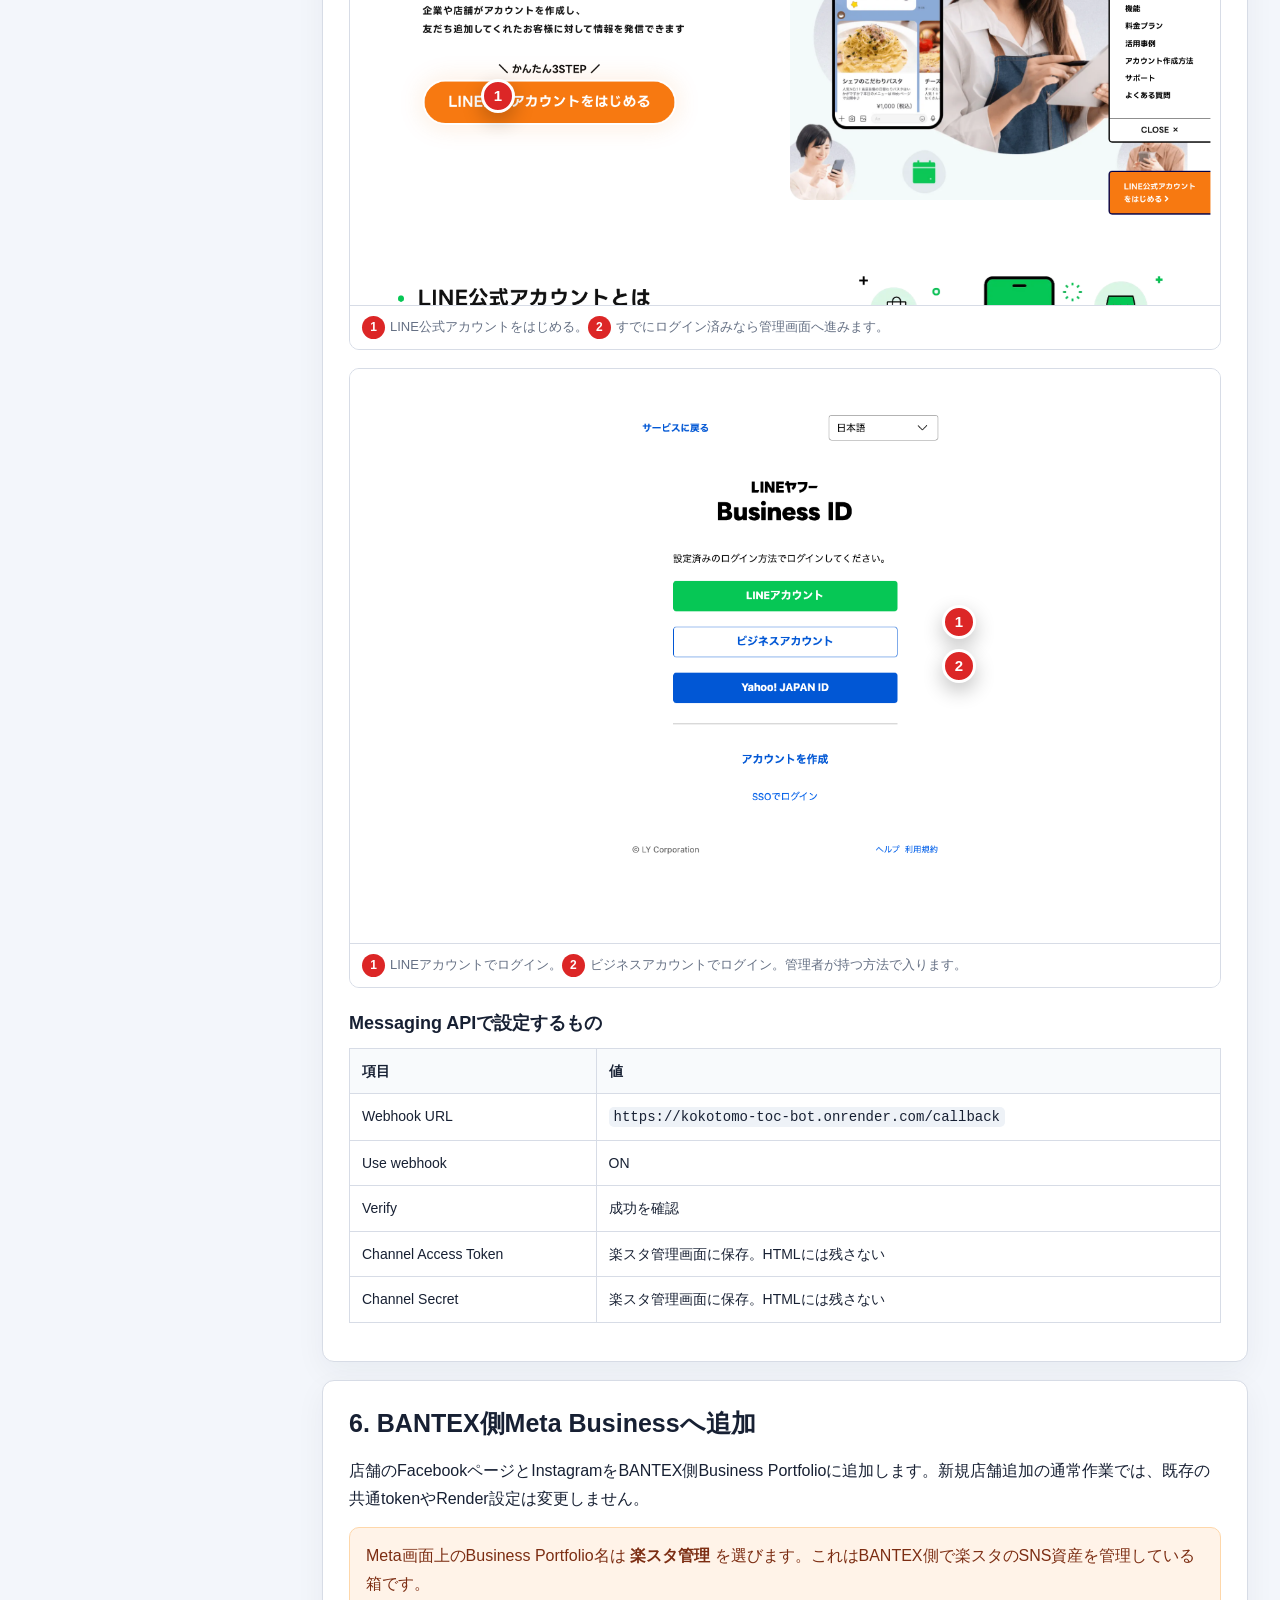
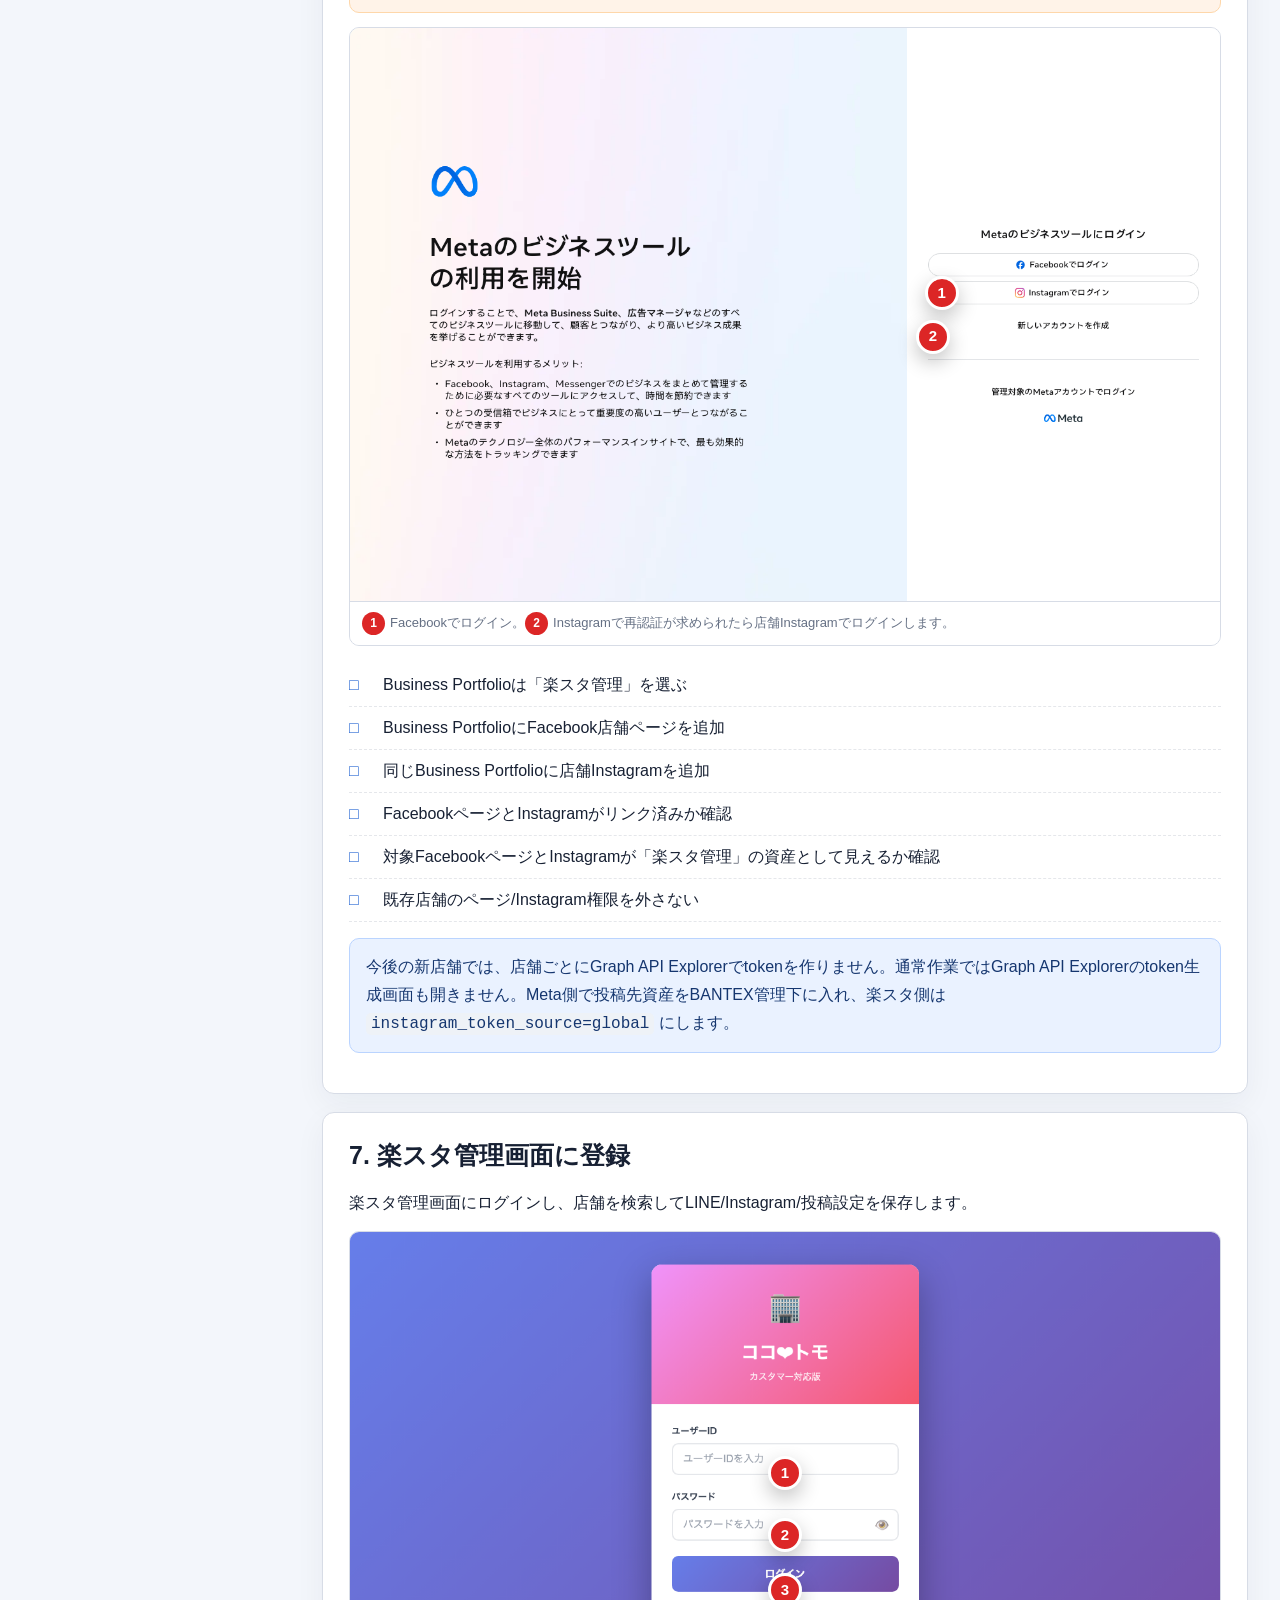
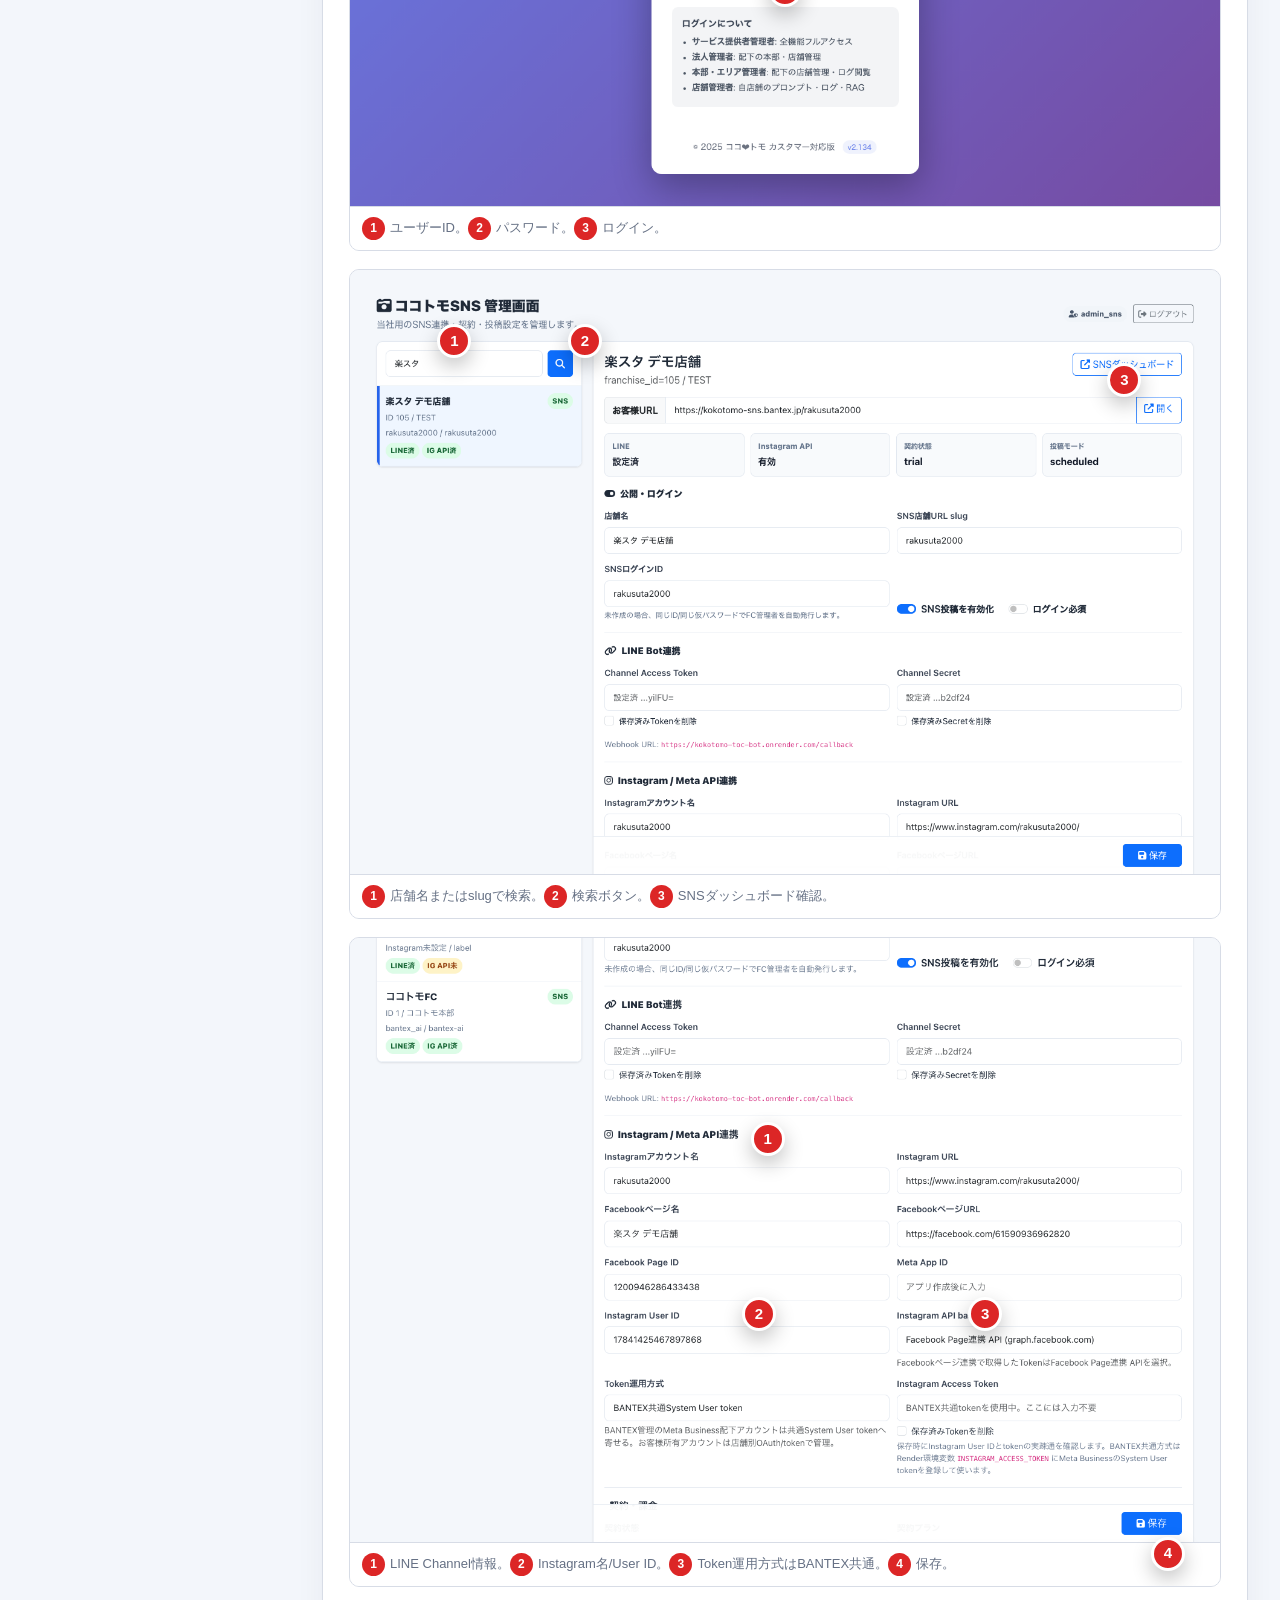
==== commit 81470d6b: "Add simple customer onboarding guide" ====
--- a/index.html
+++ b/index.html
@@ -347,6 +347,7 @@
       <div class="version">2026-06-22 / 社内管理者向け</div>
       <nav>
         <a href="#time">所要時間</a>
+        <a href="simple-customer-onboarding.html">最短版</a>
         <a href="#pattern">3項目チェック</a>
         <a href="#sample-all-new">村上さんサンプル</a>
         <a href="#prepare">用意するもの</a>
@@ -375,7 +376,7 @@
           <span class="badge">スクショ多め</span>
         </div>
         <div class="note">
-          村上さんが社内練習用に「個人FacebookからLINE投稿テストまで」を1人で進める場合は、先に <a href="murakami.html">村上さん専用ページ</a> を開いてください。
+          新規顧客追加で迷った場合は、先に <a href="simple-customer-onboarding.html">新規顧客追加 やることだけ</a> を開いてください。村上さんが社内練習用に「個人FacebookからLINE投稿テストまで」を1人で進める場合は、<a href="murakami.html">村上さん専用ページ</a> を開いてください。
         </div>
       </div>
 
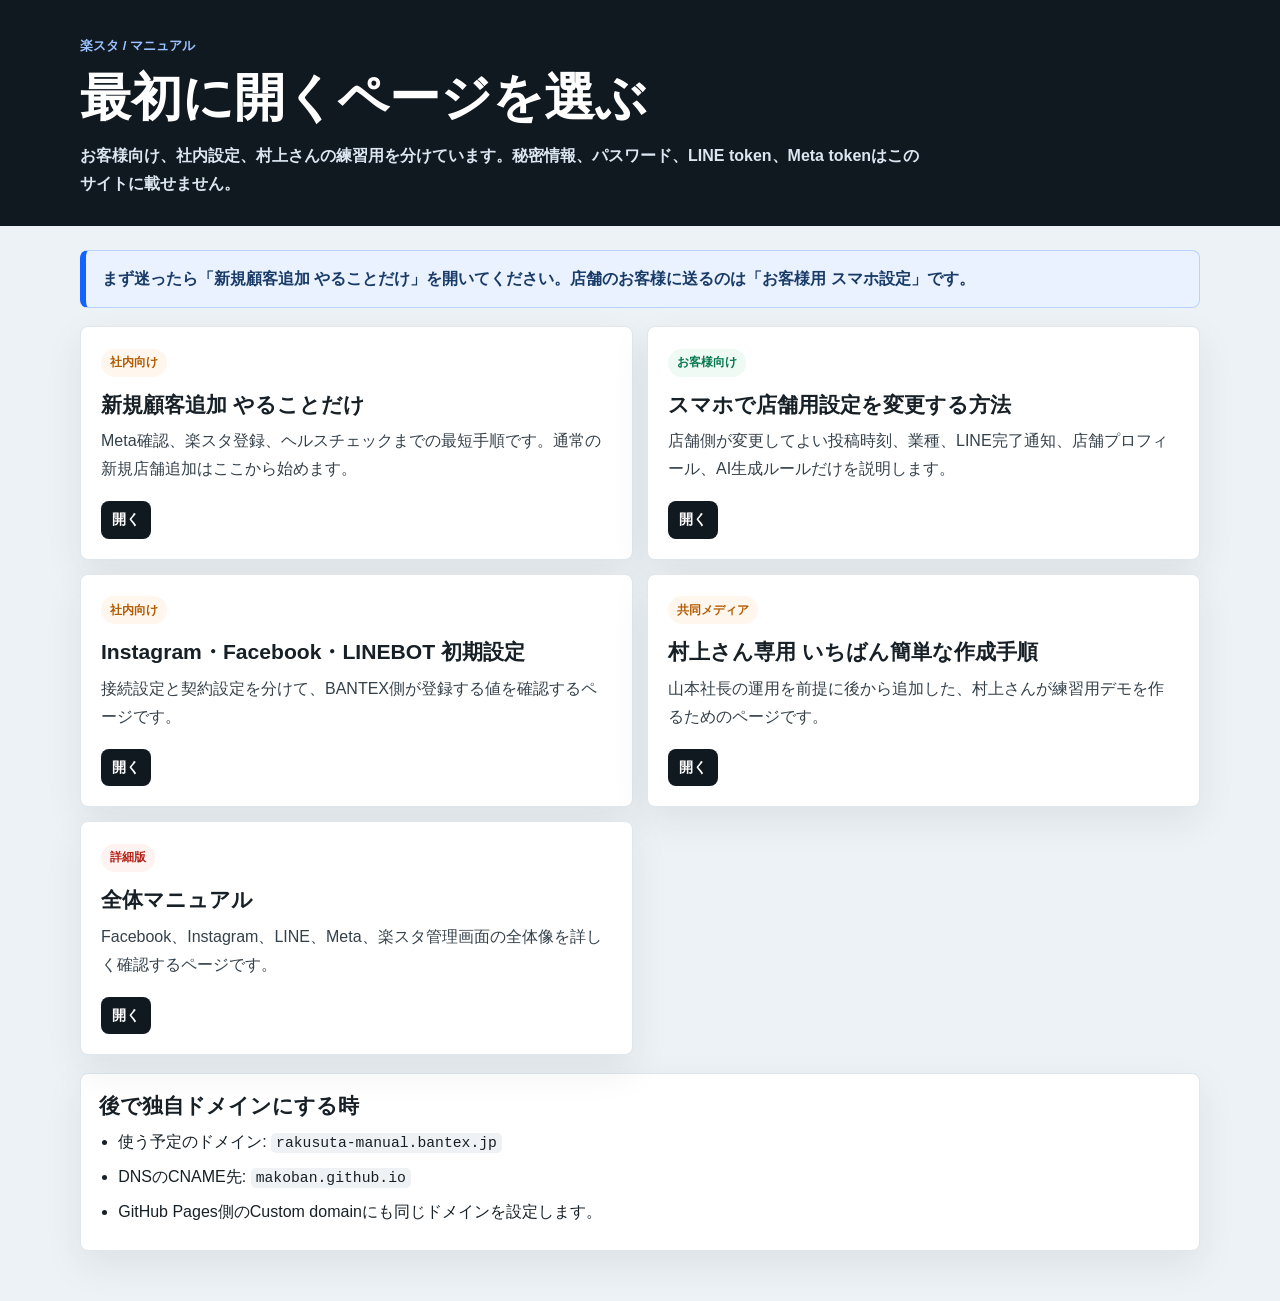
==== commit 6aafa3a4: "Publish Rakusuta manual site updates" ====
--- a/index.html
+++ b/index.html
@@ -4,774 +4,205 @@
   <meta charset="utf-8">
   <meta name="viewport" content="width=device-width, initial-scale=1">
   <meta name="robots" content="noindex,nofollow">
-  <title>楽スタ 新店舗SNS連携マニュアル</title>
+  <title>楽スタ マニュアル一覧</title>
   <style>
     :root {
-      --ink: #172033;
-      --muted: #657084;
-      --line: #d7dce6;
+      --ink: #172026;
+      --text: #34404a;
+      --muted: #66737e;
+      --line: #dfe6ec;
+      --bg: #edf2f6;
       --paper: #ffffff;
-      --bg: #f3f6fb;
-      --blue: #2364d2;
+      --blue: #1463ff;
       --blue-dark: #17428d;
-      --green: #15803d;
-      --orange: #c2410c;
-      --red: #dc2626;
+      --green: #08784f;
+      --orange: #b45a00;
+      --red: #b42318;
       --soft-blue: #eaf2ff;
-      --soft-green: #eaf8ef;
-      --soft-orange: #fff3e8;
-      --soft-red: #fff1f1;
-      --shadow: 0 18px 48px rgba(23, 32, 51, .08);
+      --soft-green: #effaf4;
+      --soft-orange: #fff7ed;
+      --soft-red: #fff3f2;
+      --shadow: 0 14px 38px rgba(21, 32, 43, .08);
     }
     * { box-sizing: border-box; }
-    html { scroll-behavior: smooth; }
     body {
       margin: 0;
       color: var(--ink);
       background: var(--bg);
-      font-family: -apple-system, BlinkMacSystemFont, "Hiragino Sans", "Yu Gothic", "Meiryo", sans-serif;
+      font-family: "Hiragino Sans", "Hiragino Kaku Gothic ProN", "Yu Gothic", YuGothic, -apple-system, BlinkMacSystemFont, "Segoe UI", sans-serif;
       line-height: 1.75;
       letter-spacing: 0;
     }
-    a { color: var(--blue); text-decoration: none; }
-    a:hover { text-decoration: underline; }
-    .layout { display: grid; grid-template-columns: 290px minmax(0, 1fr); min-height: 100vh; }
-    aside {
-      position: sticky;
-      top: 0;
-      height: 100vh;
-      overflow: auto;
-      padding: 24px 18px;
-      background: #101827;
+    a { color: inherit; text-decoration: none; }
+    .wrap { width: min(1120px, calc(100% - 28px)); margin: 0 auto; }
+    header {
+      padding: 34px 0 28px;
+      background: #101820;
       color: #fff;
-      border-right: 1px solid #0b1020;
-    }
-    aside h1 { font-size: 18px; line-height: 1.4; margin: 0 0 14px; }
-    aside .version { color: #b7c3d7; font-size: 12px; margin-bottom: 18px; }
-    aside nav a {
+    }
+    .eyebrow {
+      margin: 0 0 10px;
+      color: #9bc2ff;
+      font-size: .84rem;
+      font-weight: 800;
+    }
+    h1 {
+      margin: 0;
+      font-size: clamp(2rem, 7vw, 3.2rem);
+      line-height: 1.18;
+      overflow-wrap: anywhere;
+    }
+    .lead {
+      max-width: 850px;
+      margin: 14px 0 0;
+      color: #dbe6f0;
+      font-size: 1rem;
+      font-weight: 700;
+    }
+    main { padding: 24px 0 52px; }
+    .notice {
+      margin: 0 0 18px;
+      padding: 14px 16px;
+      border: 1px solid #b9d2ff;
+      border-left: 6px solid var(--blue);
+      border-radius: 8px;
+      background: var(--soft-blue);
+      color: #193b68;
+      font-weight: 800;
+    }
+    .grid {
+      display: grid;
+      grid-template-columns: repeat(2, minmax(0, 1fr));
+      gap: 14px;
+    }
+    .manual {
       display: block;
-      color: #dbe6ff;
-      padding: 8px 10px;
-      border-radius: 8px;
-      font-size: 14px;
-    }
-    aside nav a:hover { background: rgba(255,255,255,.09); text-decoration: none; }
-    main { padding: 32px; max-width: 1180px; width: 100%; }
-    .hero {
-      background: linear-gradient(180deg, #ffffff 0%, #f8fbff 100%);
+      min-height: 210px;
+      padding: 20px;
       border: 1px solid var(--line);
-      border-radius: 12px;
-      padding: 30px;
+      border-radius: 8px;
+      background: var(--paper);
       box-shadow: var(--shadow);
-      margin-bottom: 22px;
-    }
-    .hero h2 { font-size: 32px; line-height: 1.25; margin: 0 0 12px; }
-    .hero p { margin: 0; color: var(--muted); max-width: 820px; }
-    .badges { display: flex; flex-wrap: wrap; gap: 8px; margin-top: 18px; }
-    .badge {
+    }
+    .manual:hover { border-color: #a9c5ff; }
+    .tag {
       display: inline-flex;
       align-items: center;
-      gap: 6px;
+      min-height: 28px;
+      padding: 3px 9px;
       border-radius: 999px;
-      padding: 6px 10px;
-      font-size: 12px;
-      font-weight: 700;
+      font-size: .78rem;
+      font-weight: 900;
       background: var(--soft-blue);
       color: var(--blue-dark);
-      border: 1px solid #c6dcff;
+    }
+    .tag.customer { background: var(--soft-green); color: var(--green); }
+    .tag.internal { background: var(--soft-orange); color: var(--orange); }
+    .tag.stop { background: var(--soft-red); color: var(--red); }
+    h2 {
+      margin: 14px 0 8px;
+      font-size: 1.32rem;
+      line-height: 1.35;
+    }
+    p { margin: 0 0 12px; color: var(--text); }
+    .open {
+      display: inline-flex;
+      align-items: center;
+      min-height: 36px;
+      margin-top: 6px;
+      padding: 6px 11px;
+      border-radius: 8px;
+      background: #101820;
+      color: #fff;
+      font-size: .9rem;
+      font-weight: 900;
     }
     section {
+      margin-top: 18px;
+      padding: 18px;
+      border: 1px solid var(--line);
+      border-radius: 8px;
       background: var(--paper);
-      border: 1px solid var(--line);
-      border-radius: 12px;
-      padding: 26px;
-      margin: 18px 0;
-      box-shadow: 0 10px 30px rgba(23, 32, 51, .05);
-    }
-    h2 { font-size: 25px; line-height: 1.35; margin: 0 0 16px; }
-    h3 { font-size: 18px; line-height: 1.45; margin: 22px 0 10px; }
-    p { margin: 0 0 12px; }
-    .lead { font-size: 17px; color: #334155; }
-    .grid { display: grid; gap: 14px; }
-    .grid.two { grid-template-columns: repeat(2, minmax(0, 1fr)); }
-    .grid.three { grid-template-columns: repeat(3, minmax(0, 1fr)); }
-    .card {
-      border: 1px solid var(--line);
-      border-radius: 10px;
-      padding: 16px;
-      background: #fff;
-    }
-    .card h3 { margin-top: 0; }
-    .note, .warn, .ok, .danger {
-      border-radius: 10px;
-      padding: 14px 16px;
-      margin: 14px 0;
-      border: 1px solid;
-    }
-    .note { background: var(--soft-blue); border-color: #bad4ff; color: #15366f; }
-    .warn { background: var(--soft-orange); border-color: #fed7aa; color: #7c2d12; }
-    .ok { background: var(--soft-green); border-color: #bbf7d0; color: #14532d; }
-    .danger { background: var(--soft-red); border-color: #fecaca; color: #7f1d1d; }
-    table { width: 100%; border-collapse: collapse; margin: 12px 0; font-size: 14px; }
-    th, td { border: 1px solid var(--line); padding: 10px 12px; vertical-align: top; }
-    th { background: #f8fafc; text-align: left; }
+      box-shadow: var(--shadow);
+    }
+    section h2 { margin-top: 0; }
+    ul { margin: 0 0 0 1.2rem; padding: 0; }
+    li { margin: 6px 0; }
     code {
-      font-family: ui-monospace, SFMono-Regular, Menlo, Monaco, Consolas, monospace;
-      background: #eef2f7;
       padding: 2px 5px;
       border-radius: 5px;
-    }
-    .step {
-      counter-increment: steps;
-      position: relative;
-      padding-left: 44px;
-      margin: 18px 0;
-    }
-    .step::before {
-      content: counter(steps);
-      position: absolute;
-      left: 0;
-      top: 1px;
-      width: 28px;
-      height: 28px;
-      border-radius: 50%;
-      background: var(--blue);
-      color: #fff;
-      display: grid;
-      place-items: center;
-      font-weight: 800;
-      font-size: 14px;
-    }
-    .steps { counter-reset: steps; }
-    .shot {
-      position: relative;
-      border: 1px solid var(--line);
-      border-radius: 10px;
-      background: #f8fafc;
-      overflow: hidden;
-      margin: 14px 0 18px;
-    }
-    .shot img { display: block; width: 100%; height: auto; }
-    .shot figcaption {
-      padding: 10px 12px;
-      color: var(--muted);
-      background: #fff;
-      border-top: 1px solid var(--line);
-      font-size: 13px;
-    }
-    .pin {
-      position: absolute;
-      left: var(--x);
-      top: var(--y);
-      transform: translate(-50%, -50%);
-      width: 34px;
-      height: 34px;
-      border-radius: 50%;
-      background: var(--red);
-      color: #fff;
-      border: 3px solid #fff;
-      box-shadow: 0 8px 20px rgba(0,0,0,.24);
-      display: grid;
-      place-items: center;
-      font-weight: 900;
-      font-size: 15px;
-    }
-    .callout {
-      display: inline-grid;
-      place-items: center;
-      min-width: 23px;
-      height: 23px;
-      border-radius: 50%;
-      background: var(--red);
-      color: #fff;
-      font-weight: 900;
-      font-size: 12px;
-      margin-right: 5px;
-    }
-    .checklist { padding-left: 0; list-style: none; }
-    .checklist li {
-      display: grid;
-      grid-template-columns: 26px 1fr;
-      gap: 8px;
-      padding: 7px 0;
-      border-bottom: 1px dashed #e5e7eb;
-    }
-    .checklist li::before {
-      content: "□";
-      color: var(--blue);
-      font-weight: 900;
-    }
-    .small { color: var(--muted); font-size: 13px; }
-    .timebox {
-      display: grid;
-      grid-template-columns: 120px 1fr;
-      border: 1px solid var(--line);
-      border-radius: 10px;
-      overflow: hidden;
-      margin: 10px 0;
-    }
-    .timebox strong { background: #f8fafc; padding: 12px; border-right: 1px solid var(--line); }
-    .timebox span { padding: 12px; }
-    pre {
-      max-width: 100%;
-      overflow-x: auto;
-      white-space: pre;
-    }
-    .asset-grid {
-      display: grid;
-      grid-template-columns: repeat(3, minmax(0, 1fr));
-      gap: 12px;
-      margin: 14px 0;
-    }
-    .asset {
-      border: 1px solid var(--line);
-      border-radius: 10px;
-      padding: 14px;
-      background: #f8fafc;
-    }
-    .asset strong { display: block; font-size: 16px; margin-bottom: 6px; }
-    .pattern-table td:first-child { font-weight: 800; white-space: nowrap; }
-    .print-note { display: none; }
-    @media (max-width: 960px) {
-      .layout { display: block; }
-      aside { position: static; height: auto; }
-      main {
-        width: 100%;
-        max-width: 100%;
-        overflow-x: hidden;
-        padding: 18px;
-      }
-      section, .hero {
-        width: 100%;
-        max-width: 100%;
-        overflow-x: hidden;
-      }
-      section, .hero { padding: 22px 18px; }
-      .grid.two, .grid.three, .asset-grid { grid-template-columns: 1fr; }
-      .hero h2 { font-size: 25px; }
-      h2, h3, p, li, th, td, .badge, .timebox span, .asset {
-        overflow-wrap: anywhere;
-      }
-      .timebox {
-        grid-template-columns: 92px minmax(0, 1fr);
-      }
-      table {
-        display: block;
-        overflow-x: auto;
-        -webkit-overflow-scrolling: touch;
-      }
-      .pattern-table {
-        display: block;
-        overflow: visible;
-      }
-      .pattern-table thead { display: none; }
-      .pattern-table,
-      .pattern-table tbody,
-      .pattern-table tr,
-      .pattern-table td {
-        width: 100%;
-        display: block;
-      }
-      .pattern-table tr {
-        border: 1px solid var(--line);
-        border-radius: 10px;
-        padding: 10px 12px;
-        margin: 10px 0;
-        background: #fff;
-      }
-      .pattern-table td {
-        border: 0;
-        padding: 7px 0;
-      }
-      .pattern-table td:first-child {
-        font-size: 18px;
-        color: var(--blue-dark);
-      }
-      .pattern-table td:nth-child(2)::before { content: "有無: "; font-weight: 800; color: var(--muted); }
-      .pattern-table td:nth-child(3)::before { content: "最初にやること: "; display: block; font-weight: 800; color: var(--muted); }
-      .pattern-table td:nth-child(4)::before { content: "その後: "; display: block; font-weight: 800; color: var(--muted); }
-      .sample-table,
-      .permission-table {
-        display: block;
-        overflow: visible;
-      }
-      .sample-table thead,
-      .permission-table thead { display: none; }
-      .sample-table,
-      .sample-table tbody,
-      .sample-table tr,
-      .sample-table td,
-      .permission-table,
-      .permission-table tbody,
-      .permission-table tr,
-      .permission-table td {
-        width: 100%;
-        display: block;
-      }
-      .sample-table tr,
-      .permission-table tr {
-        border: 1px solid var(--line);
-        border-radius: 10px;
-        padding: 10px 12px;
-        margin: 10px 0;
-        background: #fff;
-      }
-      .sample-table td,
-      .permission-table td {
-        border: 0;
-        padding: 7px 0;
-      }
-      .sample-table td:first-child,
-      .permission-table td:first-child {
-        font-weight: 800;
-        color: var(--blue-dark);
-      }
-      .sample-table td:nth-child(2)::before { content: "例: "; font-weight: 800; color: var(--muted); }
-      .sample-table td:nth-child(3)::before { content: "注意: "; display: block; font-weight: 800; color: var(--muted); }
-      .permission-table td:nth-child(2)::before { content: "理由: "; display: block; font-weight: 800; color: var(--muted); }
-    }
-    @media print {
-      body { background: #fff; }
-      .layout { display: block; }
-      aside { display: none; }
-      main { padding: 0; max-width: none; }
-      section, .hero { box-shadow: none; page-break-inside: avoid; }
-      .print-note { display: block; }
+      background: #eef2f5;
+      color: #172026;
+      font-family: ui-monospace, SFMono-Regular, Menlo, Consolas, monospace;
+      font-size: .92em;
+      overflow-wrap: anywhere;
+    }
+    @media (max-width: 760px) {
+      .grid { grid-template-columns: 1fr; }
+      .manual { min-height: auto; }
+      main { padding-top: 18px; }
     }
   </style>
 </head>
 <body>
-  <div class="layout">
-    <aside>
-      <h1>楽スタ 新店舗SNS連携マニュアル</h1>
-      <div class="version">2026-06-22 / 社内管理者向け</div>
-      <nav>
-        <a href="#time">所要時間</a>
-        <a href="simple-customer-onboarding.html">最短版</a>
-        <a href="#pattern">3項目チェック</a>
-        <a href="#sample-all-new">村上さんサンプル</a>
-        <a href="#prepare">用意するもの</a>
-        <a href="#credential">認証情報の渡し方</a>
-        <a href="#customer-permission">お客様側の権限付与</a>
-        <a href="#flow">全体の順番</a>
-        <a href="#mail">店舗メール</a>
-        <a href="#facebook-personal">Facebook個人</a>
-        <a href="#facebook-page">Facebook店舗ページ</a>
-        <a href="#instagram">店舗Instagram</a>
-        <a href="#line">店舗LINE公式</a>
-        <a href="#meta">BANTEX Meta追加</a>
-        <a href="#rakusta">楽スタ管理画面</a>
-        <a href="#test">LINEから投稿テスト</a>
-        <a href="#trouble">失敗時の見方</a>
-      </nav>
-    </aside>
-    <main>
-      <div class="hero">
-        <h2>新しい店舗アカウントで、LINEからInstagram投稿できる状態まで作る</h2>
-        <p>このページは、遠方の社内管理者が一人で作業できるようにした操作マニュアルです。最初に「Facebook店舗ページ」「店舗Instagram」「公式LINE」の有無を確認し、足りないものだけ作ります。実パスワードやtokenはこのHTMLには書かず、別の安全な方法で共有してください。</p>
-        <div class="badges">
-          <span class="badge">店舗側のLINE運用は今まで通り</span>
-          <span class="badge">Instagram tokenは店舗ごとに発行しない</span>
-          <span class="badge">BANTEX共通token方式</span>
-          <span class="badge">スクショ多め</span>
-        </div>
-        <div class="note">
-          新規顧客追加で迷った場合は、先に <a href="simple-customer-onboarding.html">新規顧客追加 やることだけ</a> を開いてください。村上さんが社内練習用に「個人FacebookからLINE投稿テストまで」を1人で進める場合は、<a href="murakami.html">村上さん専用ページ</a> を開いてください。
-        </div>
+  <header>
+    <div class="wrap">
+      <p class="eyebrow">楽スタ / マニュアル</p>
+      <h1>最初に開くページを選ぶ</h1>
+      <p class="lead">お客様向け、社内設定、村上さんの練習用を分けています。秘密情報、パスワード、LINE token、Meta tokenはこのサイトに載せません。</p>
+    </div>
+  </header>
+
+  <main>
+    <div class="wrap">
+      <p class="notice">まず迷ったら「新規顧客追加 やることだけ」を開いてください。店舗のお客様に送るのは「お客様用 スマホ設定」です。</p>
+
+      <div class="grid">
+        <a class="manual" href="simple-customer-onboarding.html">
+          <span class="tag internal">社内向け</span>
+          <h2>新規顧客追加 やることだけ</h2>
+          <p>Meta確認、楽スタ登録、ヘルスチェックまでの最短手順です。通常の新規店舗追加はここから始めます。</p>
+          <span class="open">開く</span>
+        </a>
+
+        <a class="manual" href="store-settings-mobile.html">
+          <span class="tag customer">お客様向け</span>
+          <h2>スマホで店舗用設定を変更する方法</h2>
+          <p>店舗側が変更してよい投稿時刻、業種、LINE完了通知、店舗プロフィール、AI生成ルールだけを説明します。</p>
+          <span class="open">開く</span>
+        </a>
+
+        <a class="manual" href="setup-admin.html">
+          <span class="tag internal">社内向け</span>
+          <h2>Instagram・Facebook・LINEBOT 初期設定</h2>
+          <p>接続設定と契約設定を分けて、BANTEX側が登録する値を確認するページです。</p>
+          <span class="open">開く</span>
+        </a>
+
+        <a class="manual" href="murakami.html">
+          <span class="tag internal">共同メディア</span>
+          <h2>村上さん専用 いちばん簡単な作成手順</h2>
+          <p>山本社長の運用を前提に後から追加した、村上さんが練習用デモを作るためのページです。</p>
+          <span class="open">開く</span>
+        </a>
+
+        <a class="manual" href="operator-full.html">
+          <span class="tag stop">詳細版</span>
+          <h2>全体マニュアル</h2>
+          <p>Facebook、Instagram、LINE、Meta、楽スタ管理画面の全体像を詳しく確認するページです。</p>
+          <span class="open">開く</span>
+        </a>
       </div>
 
-      <section id="time">
-        <h2>人間が作業すると何分かかるか</h2>
-        <p class="lead">初心者が初回でやるなら、全体で <strong>2時間から3時間</strong> を見てください。Meta/Facebookの認証やSMSで止まると、その場で終わらない場合もあります。</p>
-        <div class="timebox"><strong>最短</strong><span>45分から75分。Facebookページ、Instagram、LINE公式がすでにあり、ログインも通る場合。</span></div>
-        <div class="timebox"><strong>通常</strong><span>90分から150分。メール、Facebook個人、Facebookページ、Instagram、LINE公式を順に作る場合。</span></div>
-        <div class="timebox"><strong>初心者初回</strong><span>120分から180分。迷い・認証・画面差分・Metaログイン確認を含む現実的な時間。</span></div>
-        <div class="timebox"><strong>止まるケース</strong><span>Facebook個人の本人確認、Instagramログイン制限、SMS未着、Metaの一時ロック。数時間から数日待つことがあります。</span></div>
-      </section>
-
-      <section id="pattern">
-        <h2>最初に確認する3項目</h2>
-        <p class="lead">新規のお客様は、ここから始めます。すでに持っているものは作り直さず、足りないものだけ作成します。</p>
-        <div class="asset-grid">
-          <div class="asset">
-            <strong>1. Facebook店舗ページ</strong>
-            <span>店舗名で存在するページ。個人Facebookではありません。</span>
-          </div>
-          <div class="asset">
-            <strong>2. 店舗Instagram</strong>
-            <span>投稿先になる店舗のInstagram。プロ/ビジネス化が必要です。</span>
-          </div>
-          <div class="asset">
-            <strong>3. 公式LINE</strong>
-            <span>店舗が写真とメモを送るLINE公式アカウントです。</span>
-          </div>
-        </div>
-        <div class="warn">
-          <strong>紐づけ先は「Facebookページ楽スタ」ではありません。</strong> お客様のFacebook店舗ページと店舗Instagramを、BANTEX側のMeta Business「楽スタ管理」の資産として追加します。Facebookページ「楽スタ」は、楽スタ自身のページであり、お客様店舗をぶら下げる親ページではありません。
-        </div>
-        <h3>3項目の有無別スタート位置</h3>
-        <table class="pattern-table">
-          <thead><tr><th>パターン</th><th>有無</th><th>最初にやること</th><th>その後</th></tr></thead>
-          <tbody>
-            <tr><td>A</td><td>3つ全部あり</td><td>BANTEX Meta Businessへページ/Instagramを追加</td><td>楽スタ管理画面登録、LINE投稿テスト</td></tr>
-            <tr><td>B</td><td>Facebookページあり / Instagramあり / LINEなし</td><td>公式LINEを作成し、Messaging APIを有効化</td><td>BANTEX Meta追加、楽スタ管理画面登録</td></tr>
-            <tr><td>C</td><td>Facebookページあり / Instagramなし / LINEあり</td><td>店舗Instagramを作成し、Facebookページとリンク</td><td>BANTEX Meta追加、楽スタ管理画面登録</td></tr>
-            <tr><td>D</td><td>Facebookページなし / Instagramあり / LINEあり</td><td>Facebook店舗ページを作成し、Instagramをリンク</td><td>BANTEX Meta追加、楽スタ管理画面登録</td></tr>
-            <tr><td>E</td><td>Facebookページあり / Instagramなし / LINEなし</td><td>店舗Instagramを作成し、Facebookページとリンク</td><td>公式LINE作成、楽スタ管理画面登録</td></tr>
-            <tr><td>F</td><td>Facebookページなし / Instagramあり / LINEなし</td><td>Facebook店舗ページを作成し、Instagramをリンク</td><td>公式LINE作成、楽スタ管理画面登録</td></tr>
-            <tr><td>G</td><td>Facebookページなし / Instagramなし / LINEあり</td><td>Facebook店舗ページと店舗Instagramを作成</td><td>Instagramリンク、BANTEX Meta追加</td></tr>
-            <tr><td>H</td><td>3つ全部なし</td><td>店舗メール、Facebook店舗ページ、Instagram、公式LINEを順に作成</td><td>BANTEX Meta追加、楽スタ管理画面登録</td></tr>
-          </tbody>
-        </table>
-        <div class="note">
-          Facebook個人アカウントはこの3項目とは別の「管理者の入口」です。既存の実在個人アカウントで管理できるなら新規作成は不要です。ない場合だけ、店舗責任者または社内管理者の実在名で用意します。
-        </div>
-      </section>
-
-      <section id="sample-all-new">
-        <h2>サンプル作成: 3つ全部ない場合</h2>
-        <p class="lead">社内練習用に、BANTEX村上さんが個人Facebookも本名で新規作成し、検証用の店舗資産をゼロから作るパターンです。表のHパターンとして進めます。</p>
-        <div class="ok">
-          村上さん向けの作業だけを分けたページはこちらです: <a href="murakami.html">村上さん専用 楽スタデモ店舗作成手順</a>
-        </div>
-        <div class="danger">
-          個人Facebookだけは架空名で作りません。村上さん本人の本名で新規作成します。Facebook店舗ページ、Instagram、LINE公式は「検証用」「デモ」と分かる名前にして、実在店舗や実在医療介護施設と誤認される名称は使わないでください。
-        </div>
-        <h3>サンプル名の例</h3>
-        <table class="sample-table">
-          <thead><tr><th>項目</th><th>例</th><th>注意</th></tr></thead>
-          <tbody>
-            <tr><td>Facebook個人</td><td>村上さん本人の本名で新規作成</td><td>本人ログイン、SMS、2FAは村上さんが対応</td></tr>
-            <tr><td>Facebook店舗ページ</td><td>楽スタデモ村上店</td><td>実在店舗に見えないよう「デモ」または「検証用」を入れる</td></tr>
-            <tr><td>店舗Instagram</td><td><code>rakusta_demo_murakami</code></td><td>プロ/ビジネス化し、Facebook店舗ページとリンク</td></tr>
-            <tr><td>公式LINE</td><td>楽スタデモ村上店</td><td>Messaging APIを有効化し、Webhookを楽スタBotに向ける</td></tr>
-            <tr><td>店舗メール</td><td>BANTEX管理の検証用メール</td><td>認証メールを受け取れるもの。HTMLには実値を書かない</td></tr>
-          </tbody>
-        </table>
-        <h3>村上さんが体験する順番</h3>
-        <div class="steps">
-          <div class="step"><strong>検証用メールと電話番号を用意</strong><br>Instagram、LINE、Meta通知を受け取れる状態にします。</div>
-          <div class="step"><strong>村上さん本人のFacebookを作成</strong><br>本名で作成し、本人確認、SMS、2FAが出たら村上さん本人が処理します。</div>
-          <div class="step"><strong>Facebook店舗ページを作成</strong><br>ページ名は「楽スタデモ村上店」など、検証用と分かる名前にします。</div>
-          <div class="step"><strong>店舗Instagramを作成してビジネス化</strong><br>Instagramをプロ/ビジネス化し、Facebook店舗ページとリンクします。</div>
-          <div class="step"><strong>公式LINEを作成してMessaging APIを有効化</strong><br>Webhook URL、Channel Access Token、Channel Secretを楽スタ管理画面に登録します。</div>
-          <div class="step"><strong>BANTEX側Meta Businessへ権限追加</strong><br>Facebook店舗ページとInstagramをBANTEX側から扱える状態にします。</div>
-          <div class="step"><strong>楽スタ管理画面へ登録</strong><br>LINE情報、Instagram User ID、Token運用方式、投稿時間、画像設定を保存します。</div>
-          <div class="step"><strong>LINE投稿テスト</strong><br>公式LINEへ写真とメモを送り、投稿案生成、ダッシュボード確認、必要ならInstagram投稿まで行います。</div>
-        </div>
-        <div class="note">このサンプルは社内練習用です。本番店舗へ流用しないよう、楽スタ管理画面の店舗名にも「デモ」「検証用」を残します。</div>
-      </section>
-
-      <section id="prepare">
-        <h2>最初に用意するもの</h2>
-        <div class="grid two">
-          <div class="card">
-            <h3>店舗側で必要</h3>
-            <ul class="checklist">
-              <li>店舗名、住所、電話番号</li>
-              <li>店舗メールアドレス</li>
-              <li>店舗責任者または社内管理者の実在Facebook個人アカウント</li>
-              <li>店舗Instagram用ユーザー名候補を3つ</li>
-              <li>プロフィール画像、ロゴ、カバー画像</li>
-              <li>テスト投稿用の写真1枚と短いメモ</li>
-            </ul>
-          </div>
-          <div class="card">
-            <h3>BANTEX側で必要</h3>
-            <ul class="checklist">
-              <li>楽スタ管理画面の管理者ログイン</li>
-              <li>LINE Official Account Managerのログイン</li>
-              <li>LINE Developersの操作権限</li>
-              <li>Meta Business Suite / Business設定の管理権限</li>
-              <li>楽スタ管理のページ/Instagramを追加できるMeta管理者権限</li>
-              <li>Render / 本番環境は通常触らない。token更新時だけBANTEX側で扱う</li>
-            </ul>
-          </div>
-        </div>
-        <div class="warn">
-          <strong>Facebook個人は架空名で作らない。</strong> 店舗責任者または社内管理者の実在個人で作ります。架空アカウントは後からMeta連携や本人確認で止まりやすくなります。
-        </div>
-      </section>
-
-      <section id="credential">
-        <h2>認証情報の渡し方</h2>
-        <p>遠方の社内管理者が作業する場合、以下を別紙またはパスワード管理ツールで渡します。このHTMLやGitHubには実値を書かないでください。</p>
-        <div class="ok">
-          <strong>BANTEX側が個人Facebookのパスワードを預かることは原則不要です。</strong><br>
-          必要なのは、個人Facebookのログイン情報ではなく、店舗Facebookページと店舗InstagramをBANTEX側Meta Business / BANTEX投稿Botから扱える権限です。
-        </div>
-        <table class="permission-table">
-          <thead><tr><th>渡すもの</th><th>用途</th><th>渡し方</th></tr></thead>
-          <tbody>
-            <tr><td>楽スタ管理画面URL・ユーザーID・パスワード</td><td>店舗設定、LINE/Instagram情報登録</td><td>1Password / Bitwarden / 社内の安全な共有</td></tr>
-            <tr><td>店舗メールアドレスのログイン</td><td>Instagram、LINE、Facebook通知確認</td><td>安全な共有。作業後に変更してもよい</td></tr>
-            <tr><td>LINE Business ID</td><td>LINE公式、LINE Developers</td><td>安全な共有</td></tr>
-            <tr><td>Meta/Facebookの承認・管理権限</td><td>Facebookページ、Instagramリンク、Meta Business追加</td><td>店舗責任者本人がログインして承認。代行時のみ安全な方法で一時共有</td></tr>
-          </tbody>
-        </table>
-        <div class="warn">
-          代行作業でどうしても個人Facebookにログインする必要がある場合だけ、店舗側の許可を取って一時的に共有します。チャットや通常メモには書かず、作業後にパスワード変更と2段階認証の確認を行います。
-        </div>
-        <div class="danger">
-          パスワード、LINE Channel secret、Instagram access token、Meta App SecretはGitHub・チャット・通常メモ・スクショ説明に残さないでください。
-        </div>
-      </section>
-
-      <section id="customer-permission">
-        <h2>お客様側の個人Facebookで権限付与する</h2>
-        <p class="lead">お客様がすでにFacebook店舗ページやInstagramを持っている場合、BANTEXが個人Facebookのパスワードを預かるのではなく、お客様本人がログインしてBANTEXへの権限付与を承認します。</p>
-        <div class="steps">
-          <div class="step"><strong>BANTEX側から権限リクエストを出す</strong><br>Meta Business設定で、お客様のFacebook店舗ページとInstagramへのアクセスをリクエストします。</div>
-          <div class="step"><strong>お客様が個人Facebookでログイン</strong><br>ページ管理者になっている実在個人Facebookで、Meta Business SuiteまたはFacebook通知を開きます。</div>
-          <div class="step"><strong>BANTEXからのリクエストを確認</strong><br>対象がBANTEXのBusiness Portfolio / BANTEX投稿Botであること、対象資産が該当店舗ページとInstagramだけであることを確認します。</div>
-          <div class="step"><strong>必要な権限だけ承認</strong><br>投稿作成、コンテンツ管理、Instagram連携に必要な権限を承認します。不要なページや既存店舗の権限は触りません。</div>
-          <div class="step"><strong>BANTEX側で疎通確認</strong><br>対象Instagramのprofile取得、content publishing limit取得、楽スタ管理画面のInstagram User ID保存を確認します。</div>
-        </div>
-        <table>
-          <thead><tr><th>お客様に伝えること</th><th>理由</th></tr></thead>
-          <tbody>
-            <tr><td>個人FacebookのパスワードはBANTEXへ渡さなくてよい</td><td>本人がログインして承認すれば、BANTEXはページ/Instagram権限だけ取得できるため</td></tr>
-            <tr><td>承認する対象はBANTEXのBusiness Portfolio / BANTEX投稿Bot</td><td>知らない相手に権限を渡さないため</td></tr>
-            <tr><td>承認対象は該当店舗ページと店舗Instagramだけ</td><td>別店舗や個人資産を誤って渡さないため</td></tr>
-            <tr><td>SMS、2FA、本人確認は本人が画面上で処理</td><td>コードや本人確認情報をチャットに残さないため</td></tr>
-          </tbody>
-        </table>
-        <div class="warn">
-          画面名はMeta側の更新で変わることがあります。見つからない場合は「Business設定」「ページアクセス」「Instagramアカウント」「パートナー」「リクエスト」などの表示を探します。
-        </div>
-      </section>
-
-      <section id="flow">
-        <h2>全体の順番</h2>
-        <p class="lead">上の3項目チェックで「ない」と分かったものだけ作ります。すでにあるFacebookページ、Instagram、公式LINEは作り直しません。</p>
-        <div class="steps">
-          <div class="step"><strong>店舗メール・電話番号を確定</strong><br>このあと全部の認証で使います。</div>
-          <div class="step"><strong>Facebook個人アカウントを作成またはログイン確認</strong><br>既存の実在個人アカウントで管理できるなら作成不要です。</div>
-          <div class="step"><strong>Facebook店舗ページを確認または作成</strong><br>Instagram API投稿にはFacebookページ連携が必要です。</div>
-          <div class="step"><strong>店舗Instagramを確認または作成し、プロ/ビジネス化</strong><br>Instagram単体ではなく、Facebookページとリンクします。</div>
-          <div class="step"><strong>店舗LINE公式を確認または作成し、Messaging APIを有効化</strong><br>店舗が写真とメモを送る入口です。</div>
-          <div class="step"><strong>BANTEX側Meta Businessへページ/Instagramを追加</strong><br>ここでBANTEX共通tokenの投稿権限範囲に入れます。</div>
-          <div class="step"><strong>楽スタ管理画面に店舗情報を登録</strong><br>Instagram User ID、LINE Channel情報、投稿時間、画像加工方針を入れます。</div>
-          <div class="step"><strong>LINEから投稿テスト</strong><br>写真+メモ送信、ダッシュボード確認、必要ならInstagramへ1回だけ投稿します。</div>
-        </div>
-      </section>
-
-      <section id="mail">
-        <h2>1. 店舗メールアドレスを用意</h2>
-        <p>新規で用意する場合はGoogleアカウントでも構いません。法人ドメインメールがあるならそちらが望ましいです。</p>
-        <figure class="shot">
-          <img src="assets/screenshots/google_account_create_entry.png" alt="Googleアカウント作成画面">
-          <span class="pin" style="--x:73%;--y:38%;">1</span>
-          <span class="pin" style="--x:91%;--y:50%;">2</span>
-          <figcaption><span class="callout">1</span>姓・名を入力。<span class="callout">2</span>次へを押して、生年月日・メールアドレス・パスワードへ進みます。</figcaption>
-        </figure>
-        <div class="note">店舗メールはInstagram、LINE、Facebook通知の受け皿です。後から誰が見られるか分からなくならないよう、管理表に「用途」と「管理者」を残します。</div>
-      </section>
-
-      <section id="facebook-personal">
-        <h2>2. Facebook個人アカウントを作成または確認</h2>
-        <p>Facebook個人は店舗ページを作るための入口です。店舗名ではなく、実在する個人で作ります。個人名がInstagram投稿に表示されるわけではありません。</p>
-        <div class="note">
-          BANTEXが欲しいのは個人FacebookのID・パスワードではありません。店舗責任者がログインして承認し、BANTEXには店舗Facebookページと店舗Instagramへの管理・投稿権限を付与します。
-        </div>
-        <figure class="shot">
-          <img src="assets/screenshots/facebook_create_account_entry.png" alt="Facebook個人アカウント作成画面">
-          <span class="pin" style="--x:18%;--y:16%;">1</span>
-          <span class="pin" style="--x:15%;--y:42%;">2</span>
-          <span class="pin" style="--x:15%;--y:78%;">3</span>
-          <figcaption><span class="callout">1</span>氏名。<span class="callout">2</span>生年月日。<span class="callout">3</span>メール/パスワードを入力して次へ進みます。</figcaption>
-        </figure>
-        <div class="warn">SMS認証、本人確認、2FAが出たら、本人または権限を持つ管理者が画面上で入力します。コードをチャットに貼らないでください。</div>
-      </section>
-
-      <section id="facebook-page">
-        <h2>3. Facebook店舗ページを作成</h2>
-        <p>Facebookにログインした状態で、店舗ページ作成に進みます。</p>
-        <figure class="shot">
-          <img src="assets/screenshots/facebook_page_create.png" alt="Facebookページ作成画面">
-          <span class="pin" style="--x:58%;--y:51%;">1</span>
-          <span class="pin" style="--x:80%;--y:72%;">2</span>
-          <figcaption><span class="callout">1</span>店舗やブランドのページ作成を選択。<span class="callout">2</span>ログインが求められたらFacebook個人でログインします。</figcaption>
-        </figure>
-        <ul class="checklist">
-          <li>ページ名は店舗名にする</li>
-          <li>カテゴリ、住所、電話番号、公式URLを入れる</li>
-          <li>プロフィール画像とカバー画像を設定する</li>
-          <li>ページURLとPage IDを控える</li>
+      <section>
+        <h2>後で独自ドメインにする時</h2>
+        <ul>
+          <li>使う予定のドメイン: <code>rakusuta-manual.bantex.jp</code></li>
+          <li>DNSのCNAME先: <code>makoban.github.io</code></li>
+          <li>GitHub Pages側のCustom domainにも同じドメインを設定します。</li>
         </ul>
       </section>
-
-      <section id="instagram">
-        <h2>4. 店舗Instagramを作成し、ビジネス化</h2>
-        <figure class="shot">
-          <img src="assets/screenshots/instagram_signup_entry.png" alt="Instagram登録画面">
-          <span class="pin" style="--x:17%;--y:16%;">1</span>
-          <span class="pin" style="--x:14%;--y:47%;">2</span>
-          <span class="pin" style="--x:13%;--y:76%;">3</span>
-          <figcaption><span class="callout">1</span>店舗メール。<span class="callout">2</span>生年月日。<span class="callout">3</span>店舗名とユーザー名を入力します。</figcaption>
-        </figure>
-        <div class="steps">
-          <div class="step">Instagramを作成する。</div>
-          <div class="step">プロフィールから「プロアカウントに切り替える」を選ぶ。</div>
-          <div class="step">カテゴリを選び、ビジネスアカウントにする。</div>
-          <div class="step">Facebook店舗ページとInstagramをリンクする。</div>
-        </div>
-        <div class="ok">ここまで終わると、Meta APIで投稿できる土台ができます。Instagramだけ作ってもAPI投稿はできません。Facebookページとのリンクが必要です。</div>
-      </section>
-
-      <section id="line">
-        <h2>5. 店舗LINE公式を作成</h2>
-        <figure class="shot">
-          <img src="assets/screenshots/line_official_entry.png" alt="LINE公式アカウント入口">
-          <span class="pin" style="--x:17%;--y:59%;">1</span>
-          <span class="pin" style="--x:90%;--y:23%;">2</span>
-          <figcaption><span class="callout">1</span>LINE公式アカウントをはじめる。<span class="callout">2</span>すでにログイン済みなら管理画面へ進みます。</figcaption>
-        </figure>
-        <figure class="shot">
-          <img src="assets/screenshots/line_manager_login.png" alt="LINE Business IDログイン画面">
-          <span class="pin" style="--x:70%;--y:41%;">1</span>
-          <span class="pin" style="--x:70%;--y:48%;">2</span>
-          <figcaption><span class="callout">1</span>LINEアカウントでログイン。<span class="callout">2</span>ビジネスアカウントでログイン。管理者が持つ方法で入ります。</figcaption>
-        </figure>
-        <h3>Messaging APIで設定するもの</h3>
-        <table>
-          <thead><tr><th>項目</th><th>値</th></tr></thead>
-          <tbody>
-            <tr><td>Webhook URL</td><td><code>https://kokotomo-toc-bot.onrender.com/callback</code></td></tr>
-            <tr><td>Use webhook</td><td>ON</td></tr>
-            <tr><td>Verify</td><td>成功を確認</td></tr>
-            <tr><td>Channel Access Token</td><td>楽スタ管理画面に保存。HTMLには残さない</td></tr>
-            <tr><td>Channel Secret</td><td>楽スタ管理画面に保存。HTMLには残さない</td></tr>
-          </tbody>
-        </table>
-      </section>
-
-      <section id="meta">
-        <h2>6. BANTEX側Meta Businessへ追加</h2>
-        <p>店舗のFacebookページとInstagramをBANTEX側Business Portfolioに追加します。新規店舗追加の通常作業では、既存の共通tokenやRender設定は変更しません。</p>
-        <div class="warn">Meta画面上のBusiness Portfolio名は <strong>楽スタ管理</strong> を選びます。これはBANTEX側で楽スタのSNS資産を管理している箱です。</div>
-        <figure class="shot">
-          <img src="assets/screenshots/meta_business_home.png" alt="Meta Business Suiteログイン画面">
-          <span class="pin" style="--x:68%;--y:43%;">1</span>
-          <span class="pin" style="--x:67%;--y:50%;">2</span>
-          <figcaption><span class="callout">1</span>Facebookでログイン。<span class="callout">2</span>Instagramで再認証が求められたら店舗Instagramでログインします。</figcaption>
-        </figure>
-        <ul class="checklist">
-          <li>Business Portfolioは「楽スタ管理」を選ぶ</li>
-          <li>Business PortfolioにFacebook店舗ページを追加</li>
-          <li>同じBusiness Portfolioに店舗Instagramを追加</li>
-          <li>FacebookページとInstagramがリンク済みか確認</li>
-          <li>対象FacebookページとInstagramが「楽スタ管理」の資産として見えるか確認</li>
-          <li>既存店舗のページ/Instagram権限を外さない</li>
-        </ul>
-        <div class="note">今後の新店舗では、店舗ごとにGraph API Explorerでtokenを作りません。通常作業ではGraph API Explorerのtoken生成画面も開きません。Meta側で投稿先資産をBANTEX管理下に入れ、楽スタ側は <code>instagram_token_source=global</code> にします。</div>
-      </section>
-
-      <section id="rakusta">
-        <h2>7. 楽スタ管理画面に登録</h2>
-        <p>楽スタ管理画面にログインし、店舗を検索してLINE/Instagram/投稿設定を保存します。</p>
-        <figure class="shot">
-          <img src="assets/screenshots/rakusta_dashboard_login.png" alt="楽スタ管理画面ログイン">
-          <span class="pin" style="--x:50%;--y:39%;">1</span>
-          <span class="pin" style="--x:50%;--y:49%;">2</span>
-          <span class="pin" style="--x:50%;--y:58%;">3</span>
-          <figcaption><span class="callout">1</span>ユーザーID。<span class="callout">2</span>パスワード。<span class="callout">3</span>ログイン。</figcaption>
-        </figure>
-        <figure class="shot">
-          <img src="assets/screenshots/rakusta_admin_search_rakusta.png" alt="楽スタSNS管理画面 店舗検索">
-          <span class="pin" style="--x:12%;--y:11%;">1</span>
-          <span class="pin" style="--x:27%;--y:11%;">2</span>
-          <span class="pin" style="--x:89%;--y:17%;">3</span>
-          <figcaption><span class="callout">1</span>店舗名またはslugで検索。<span class="callout">2</span>検索ボタン。<span class="callout">3</span>SNSダッシュボード確認。</figcaption>
-        </figure>
-        <figure class="shot">
-          <img src="assets/screenshots/rakusta_admin_line_instagram_visible.png" alt="楽スタ管理画面 LINEとInstagram設定">
-          <span class="pin" style="--x:48%;--y:31%;">1</span>
-          <span class="pin" style="--x:47%;--y:58%;">2</span>
-          <span class="pin" style="--x:73%;--y:58%;">3</span>
-          <span class="pin" style="--x:94%;--y:95%;">4</span>
-          <figcaption><span class="callout">1</span>LINE Channel情報。<span class="callout">2</span>Instagram名/User ID。<span class="callout">3</span>Token運用方式はBANTEX共通。<span class="callout">4</span>保存。</figcaption>
-        </figure>
-        <figure class="shot">
-          <img src="assets/screenshots/rakusta_admin_contract_schedule_visible.png" alt="楽スタ管理画面 投稿時間設定">
-          <span class="pin" style="--x:63%;--y:73%;">1</span>
-          <span class="pin" style="--x:78%;--y:84%;">2</span>
-          <span class="pin" style="--x:94%;--y:95%;">3</span>
-          <figcaption><span class="callout">1</span>投稿方式。<span class="callout">2</span>投稿時間。<span class="callout">3</span>保存。</figcaption>
-        </figure>
-        <figure class="shot">
-          <img src="assets/screenshots/rakusta_admin_image_save_visible.png" alt="楽スタ管理画面 画像加工と保存">
-          <span class="pin" style="--x:70%;--y:60%;">1</span>
-          <span class="pin" style="--x:69%;--y:84%;">2</span>
-          <span class="pin" style="--x:96%;--y:95%;">3</span>
-          <figcaption><span class="callout">1</span>投稿回数/時間。<span class="callout">2</span>画像加工・動画投稿。<span class="callout">3</span>最後に保存。</figcaption>
-        </figure>
-        <h3>新店舗で最低限入れる値</h3>
-        <table>
-          <thead><tr><th>項目</th><th>入力内容</th></tr></thead>
-          <tbody>
-            <tr><td>SNS店舗URL slug</td><td>英数字。例: <code>sample_shop</code></td></tr>
-            <tr><td>SNS投稿を有効化</td><td>ON</td></tr>
-            <tr><td>LINE Channel Access Token / Secret</td><td>LINE Developersから取得して直接貼り付け</td></tr>
-            <tr><td>Instagramアカウント名</td><td>例: <code>sample_shop</code></td></tr>
-            <tr><td>Instagram User ID</td><td>Meta Business SuiteのInstagram詳細、またはBANTEX側の安全な確認で取得した <code>1784...</code></td></tr>
-            <tr><td>Token運用方式</td><td><strong>BANTEX共通 / global</strong> を選ぶ</td></tr>
-            <tr><td>Instagram Access Token</td><td>空欄。店舗別tokenは貼らない</td></tr>
-            <tr><td>投稿方式</td><td>通常は予約投稿</td></tr>
-            <tr><td>投稿時間</td><td>例: <code>14:00</code> と <code>20:00</code></td></tr>
-            <tr><td>画像加工</td><td>業種に合わせる。医療介護は顔ぼかし・個人情報配慮を確認</td></tr>
-          </tbody>
-        </table>
-      </section>
-
-      <section id="test">
-        <h2>8. LINEからInstagram投稿まで確認</h2>
-        <div class="steps">
-          <div class="step">店舗LINE公式に、テスト写真1枚と「テスト投稿です」などのメモを送る。</div>
-          <div class="step">楽スタのSNSダッシュボードに投稿案が出るか確認する。</div>
-          <div class="step">投稿文、画像、予約時間を確認する。</div>
-          <div class="step">Instagram APIヘルスチェックを行う。</div>
-          <div class="step">必要なら1回だけInstagramへ実投稿する。</div>
-        </div>
-        <h3>ヘルスチェックコマンド</h3>
-        <p>作業者がターミナルを使える場合は、BANTEX側で以下を実行します。</p>
-        <pre><code>uv run --with requests --with sqlalchemy --with psycopg2-binary \
-  python scripts/check_instagram_health.py --franchise-id &lt;NEW_FRANCHISE_ID&gt;</code></pre>
-        <p>既存環境を壊していない確認をする場合は、既存の主要店舗も同時に見ます。</p>
-        <pre><code>uv run --with requests --with sqlalchemy --with psycopg2-binary \
-  python scripts/check_instagram_health.py \
-  --franchise-id &lt;NEW_FRANCHISE_ID&gt; \
-  --franchise-id 104 \
-  --franchise-id 105</code></pre>
-        <div class="ok">OK条件は、<code>graph_status=ok</code>、profile取得200、<code>content_publishing_limit</code> 200です。</div>
-      </section>
-
-      <section id="trouble">
-        <h2>失敗時の見方</h2>
-        <table>
-          <thead><tr><th>症状</th><th>原因の層</th><th>確認する場所</th></tr></thead>
-          <tbody>
-            <tr><td>LINEから送ったのに投稿案が出ない</td><td>LINE Webhook / Channel token</td><td>LINE Developers、楽スタ管理画面のLINE欄</td></tr>
-            <tr><td>投稿案は出るがInstagram投稿できない</td><td>Instagram権限 / Meta資産 / User ID</td><td>Meta Business、楽スタInstagram欄、ヘルスチェック</td></tr>
-            <tr><td><code>Invalid OAuth access token</code></td><td>古い個別token</td><td>Token運用方式をglobalにする</td></tr>
-            <tr><td><code>Unsupported get request</code></td><td>BANTEX共通tokenからそのInstagramが見えていない</td><td>tokenを触らず、Meta Businessのページ/Instagram追加、Instagramリンク、承認状態を確認</td></tr>
-            <tr><td><code>Application does not have permission</code></td><td>Instagram連携または資産権限不足</td><td>tokenを触らず、Instagramリンク、プロアカウント化、ページ/Instagramの資産追加を確認</td></tr>
-            <tr><td>Facebook/Instagramが途中で止まる</td><td>本人確認、SMS、2FA、Meta制限</td><td>本人または管理者がブラウザ上で対応</td></tr>
-          </tbody>
-        </table>
-        <div class="warn">新規Facebook個人アカウントは、作成直後にページ作成やBusiness連携を連続で行うと制限されることがあります。急がず、本人確認が出たら画面通りに処理してください。</div>
-      </section>
-
-      <section>
-        <h2>配布時の注意</h2>
-        <ul class="checklist">
-          <li>GitHub Pagesで配る場合、このページ自体はURLを知っている人が見られます。</li>
-          <li>実パスワード、token、App Secret、LINE secretは絶対に入れない。</li>
-          <li>このHTMLには <code>noindex,nofollow</code> を入れていますが、アクセス制限ではありません。</li>
-          <li>認証情報は別ルートで、権限のある社内管理者にだけ共有する。</li>
-        </ul>
-      </section>
-    </main>
-  </div>
+    </div>
+  </main>
 </body>
 </html>
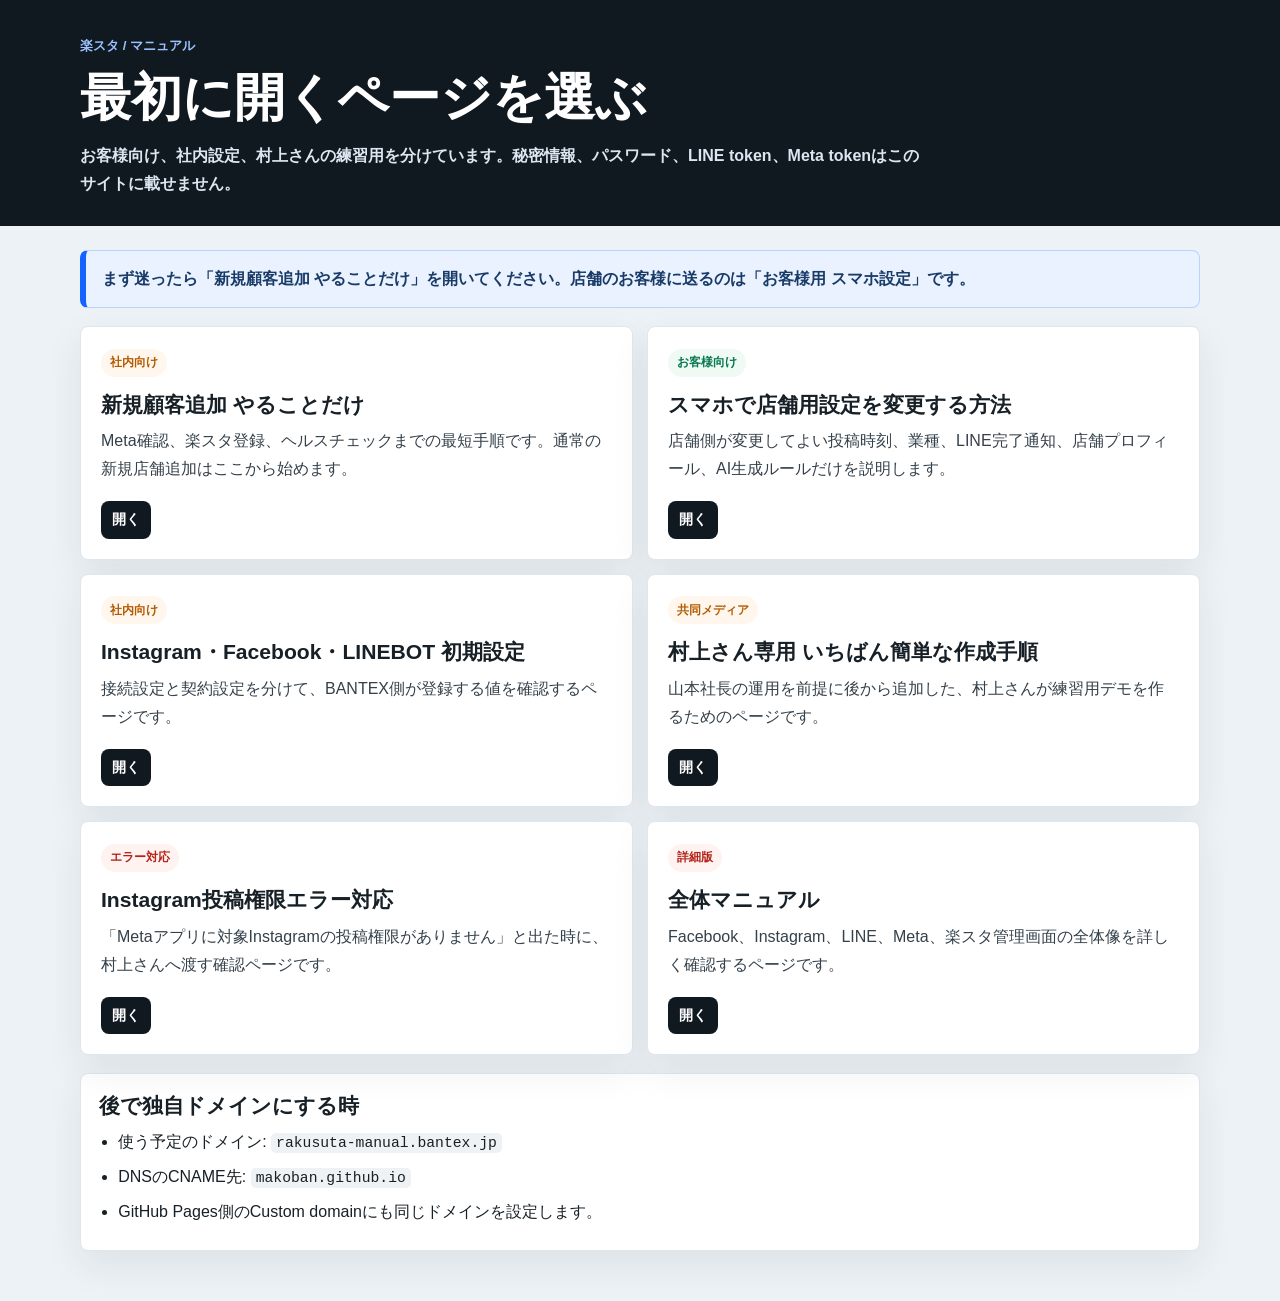
==== commit 2e346e12: "Add Murakami Instagram permission error guide" ====
--- a/index.html
+++ b/index.html
@@ -186,6 +186,13 @@
           <span class="open">開く</span>
         </a>
 
+        <a class="manual" href="murakami-instagram-permission-error.html">
+          <span class="tag stop">エラー対応</span>
+          <h2>Instagram投稿権限エラー対応</h2>
+          <p>「Metaアプリに対象Instagramの投稿権限がありません」と出た時に、村上さんへ渡す確認ページです。</p>
+          <span class="open">開く</span>
+        </a>
+
         <a class="manual" href="operator-full.html">
           <span class="tag stop">詳細版</span>
           <h2>全体マニュアル</h2>
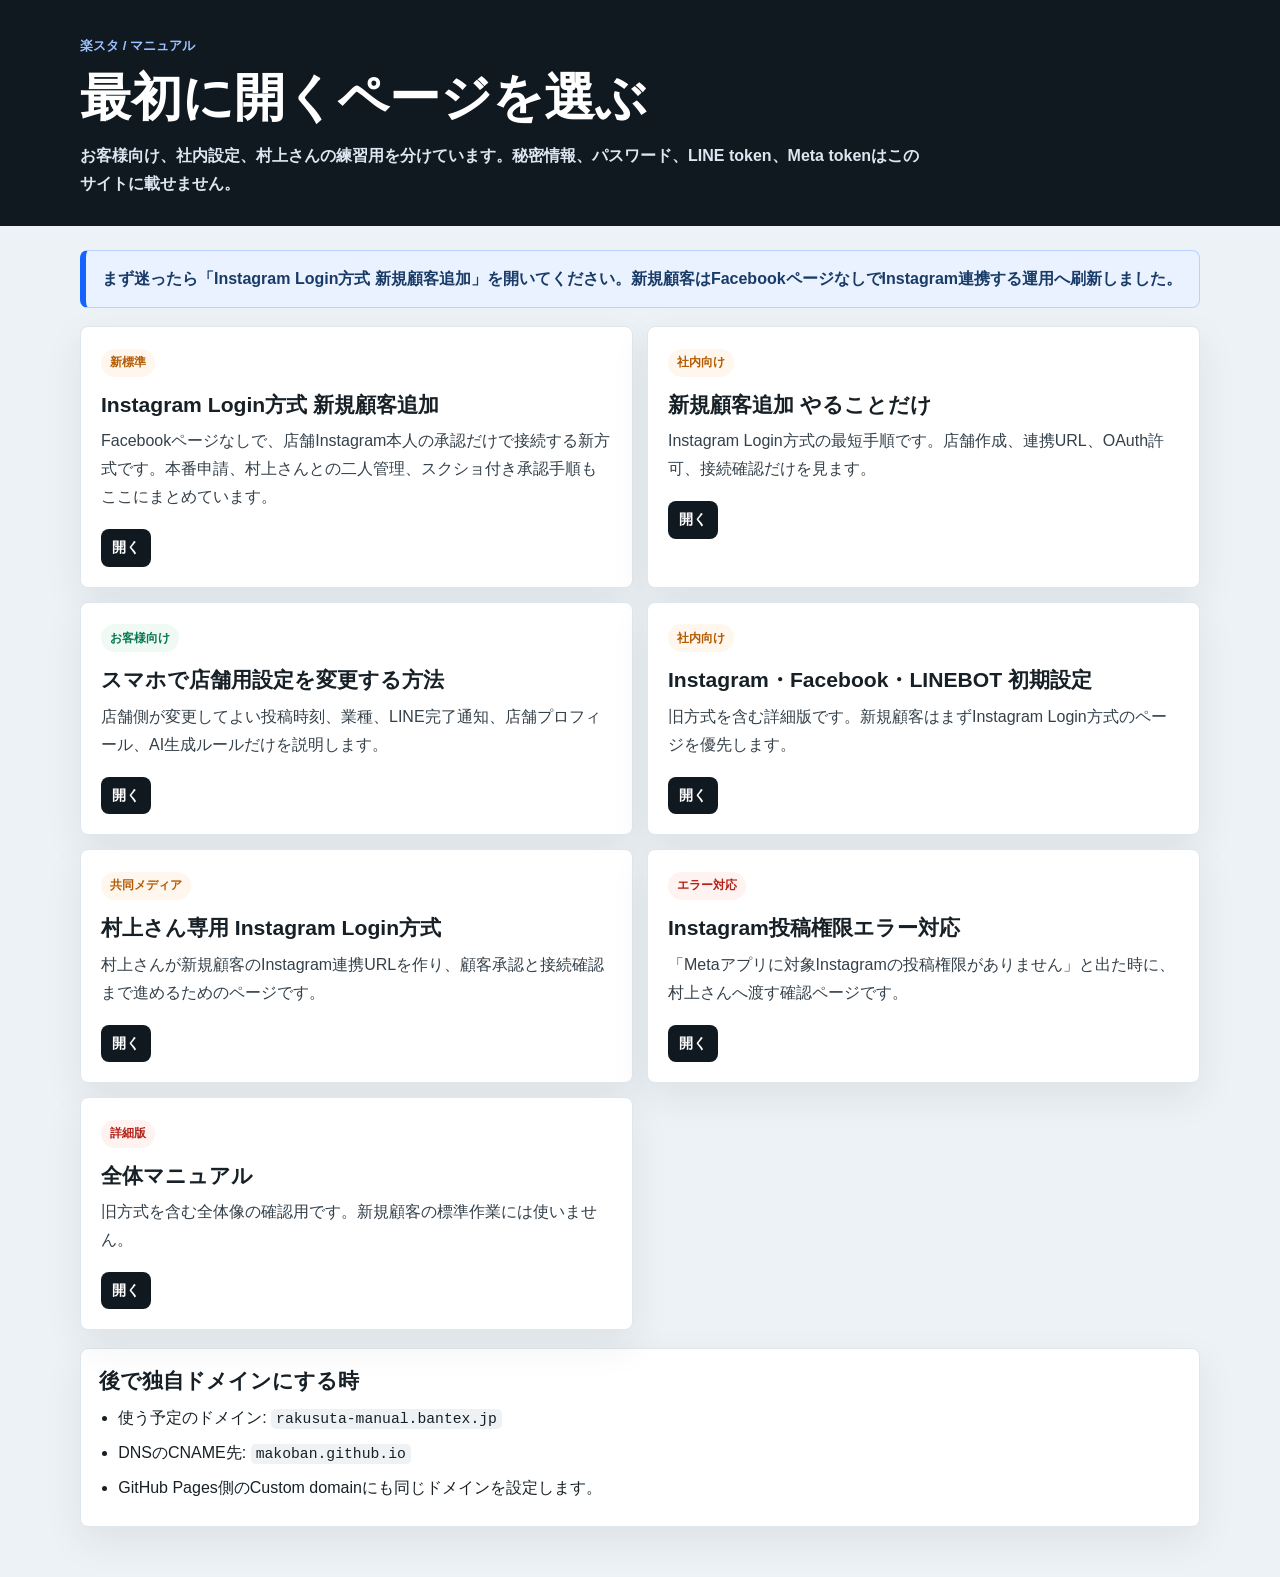
==== commit dfb73883: "Refresh manuals for Instagram Login onboarding" ====
--- a/index.html
+++ b/index.html
@@ -155,13 +155,20 @@
 
   <main>
     <div class="wrap">
-      <p class="notice">まず迷ったら「新規顧客追加 やることだけ」を開いてください。店舗のお客様に送るのは「お客様用 スマホ設定」です。</p>
+      <p class="notice">まず迷ったら「Instagram Login方式 新規顧客追加」を開いてください。新規顧客はFacebookページなしでInstagram連携する運用へ刷新しました。</p>
 
       <div class="grid">
+        <a class="manual" href="instagram-login-onboarding.html">
+          <span class="tag internal">新標準</span>
+          <h2>Instagram Login方式 新規顧客追加</h2>
+          <p>Facebookページなしで、店舗Instagram本人の承認だけで接続する新方式です。本番申請、村上さんとの二人管理、スクショ付き承認手順もここにまとめています。</p>
+          <span class="open">開く</span>
+        </a>
+
         <a class="manual" href="simple-customer-onboarding.html">
           <span class="tag internal">社内向け</span>
           <h2>新規顧客追加 やることだけ</h2>
-          <p>Meta確認、楽スタ登録、ヘルスチェックまでの最短手順です。通常の新規店舗追加はここから始めます。</p>
+          <p>Instagram Login方式の最短手順です。店舗作成、連携URL、OAuth許可、接続確認だけを見ます。</p>
           <span class="open">開く</span>
         </a>
 
@@ -175,14 +182,14 @@
         <a class="manual" href="setup-admin.html">
           <span class="tag internal">社内向け</span>
           <h2>Instagram・Facebook・LINEBOT 初期設定</h2>
-          <p>接続設定と契約設定を分けて、BANTEX側が登録する値を確認するページです。</p>
+          <p>旧方式を含む詳細版です。新規顧客はまずInstagram Login方式のページを優先します。</p>
           <span class="open">開く</span>
         </a>
 
         <a class="manual" href="murakami.html">
           <span class="tag internal">共同メディア</span>
-          <h2>村上さん専用 いちばん簡単な作成手順</h2>
-          <p>山本社長の運用を前提に後から追加した、村上さんが練習用デモを作るためのページです。</p>
+          <h2>村上さん専用 Instagram Login方式</h2>
+          <p>村上さんが新規顧客のInstagram連携URLを作り、顧客承認と接続確認まで進めるためのページです。</p>
           <span class="open">開く</span>
         </a>
 
@@ -196,7 +203,7 @@
         <a class="manual" href="operator-full.html">
           <span class="tag stop">詳細版</span>
           <h2>全体マニュアル</h2>
-          <p>Facebook、Instagram、LINE、Meta、楽スタ管理画面の全体像を詳しく確認するページです。</p>
+          <p>旧方式を含む全体像の確認用です。新規顧客の標準作業には使いません。</p>
           <span class="open">開く</span>
         </a>
       </div>
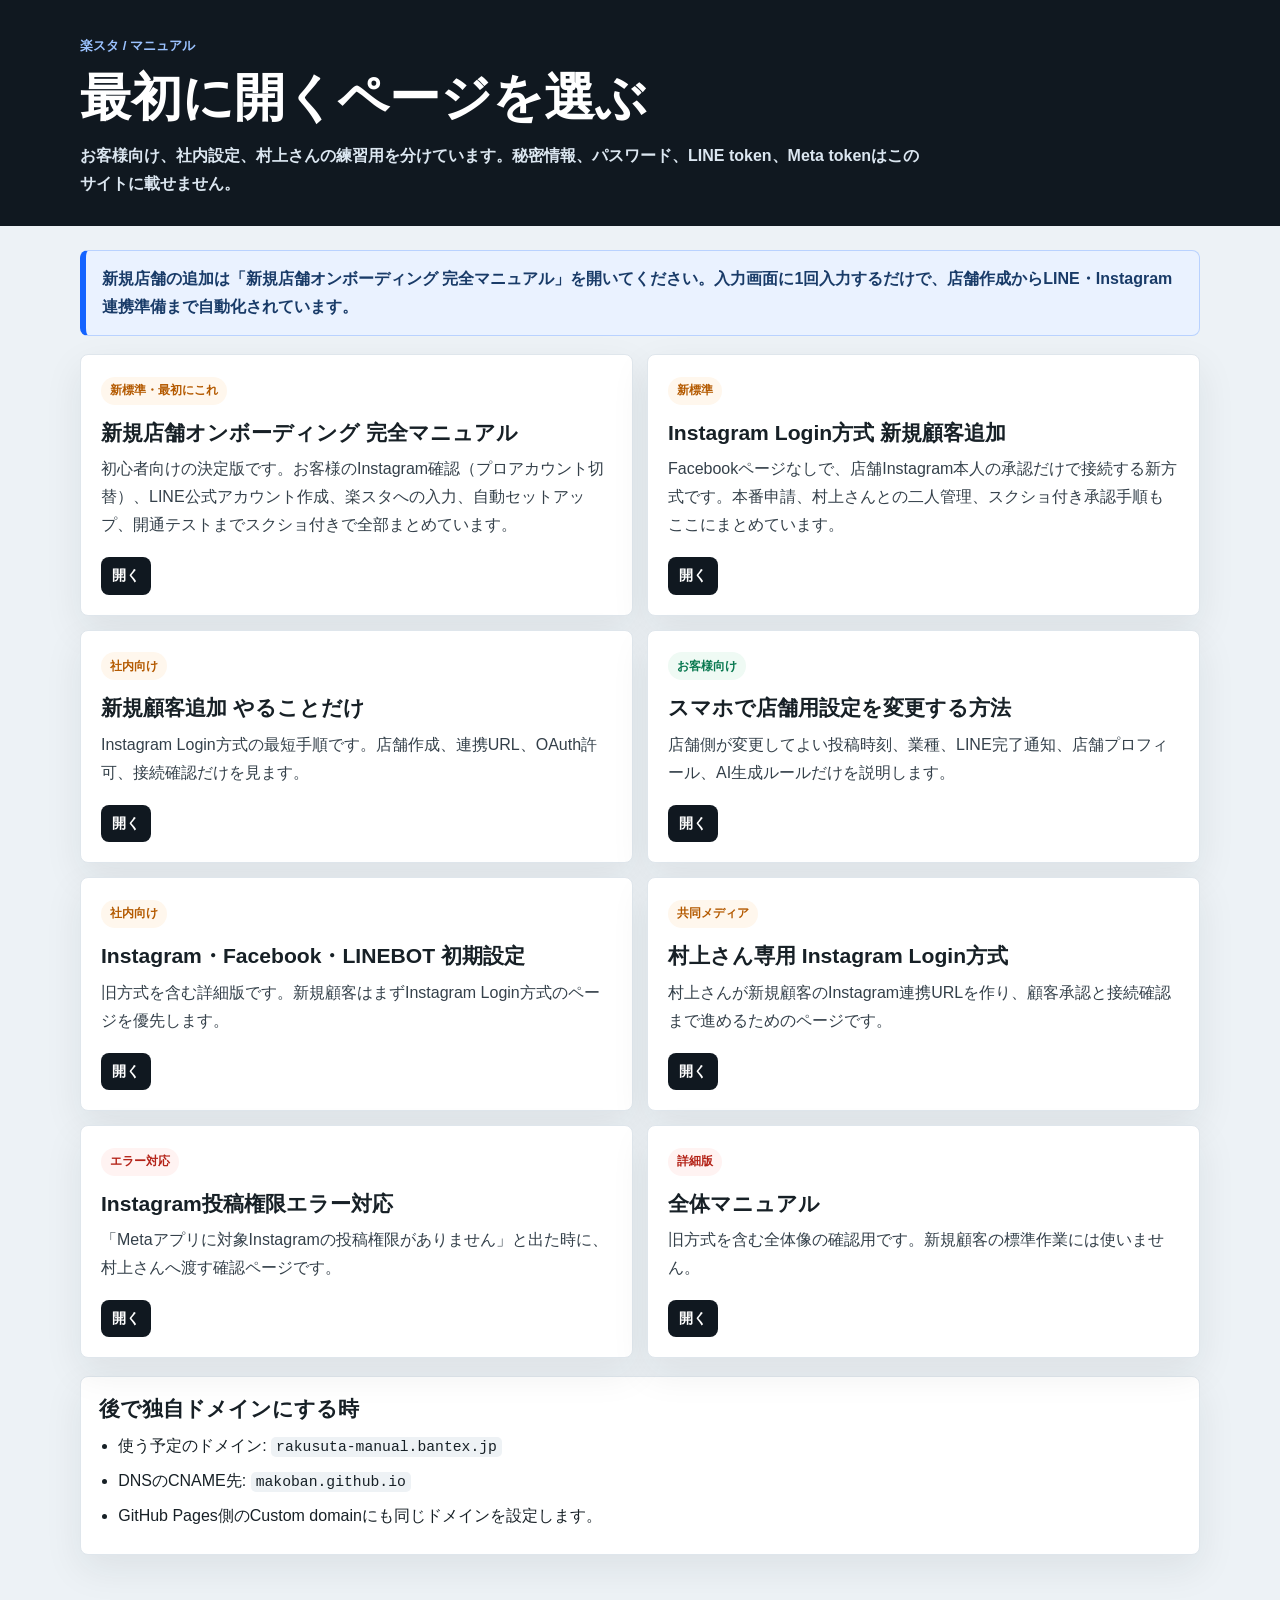
==== commit 292ba727: "Add beginner new-store onboarding manual Instagram Login方式のみの新規店舗追加手順を初心者向けに1ページ化。 Instagramプロアカウント確" ====
--- a/index.html
+++ b/index.html
@@ -155,9 +155,16 @@
 
   <main>
     <div class="wrap">
-      <p class="notice">まず迷ったら「Instagram Login方式 新規顧客追加」を開いてください。新規顧客はFacebookページなしでInstagram連携する運用へ刷新しました。</p>
+      <p class="notice">新規店舗の追加は「新規店舗オンボーディング 完全マニュアル」を開いてください。入力画面に1回入力するだけで、店舗作成からLINE・Instagram連携準備まで自動化されています。</p>
 
       <div class="grid">
+        <a class="manual" href="new-store-onboarding.html">
+          <span class="tag internal">新標準・最初にこれ</span>
+          <h2>新規店舗オンボーディング 完全マニュアル</h2>
+          <p>初心者向けの決定版です。お客様のInstagram確認（プロアカウント切替）、LINE公式アカウント作成、楽スタへの入力、自動セットアップ、開通テストまでスクショ付きで全部まとめています。</p>
+          <span class="open">開く</span>
+        </a>
+
         <a class="manual" href="instagram-login-onboarding.html">
           <span class="tag internal">新標準</span>
           <h2>Instagram Login方式 新規顧客追加</h2>
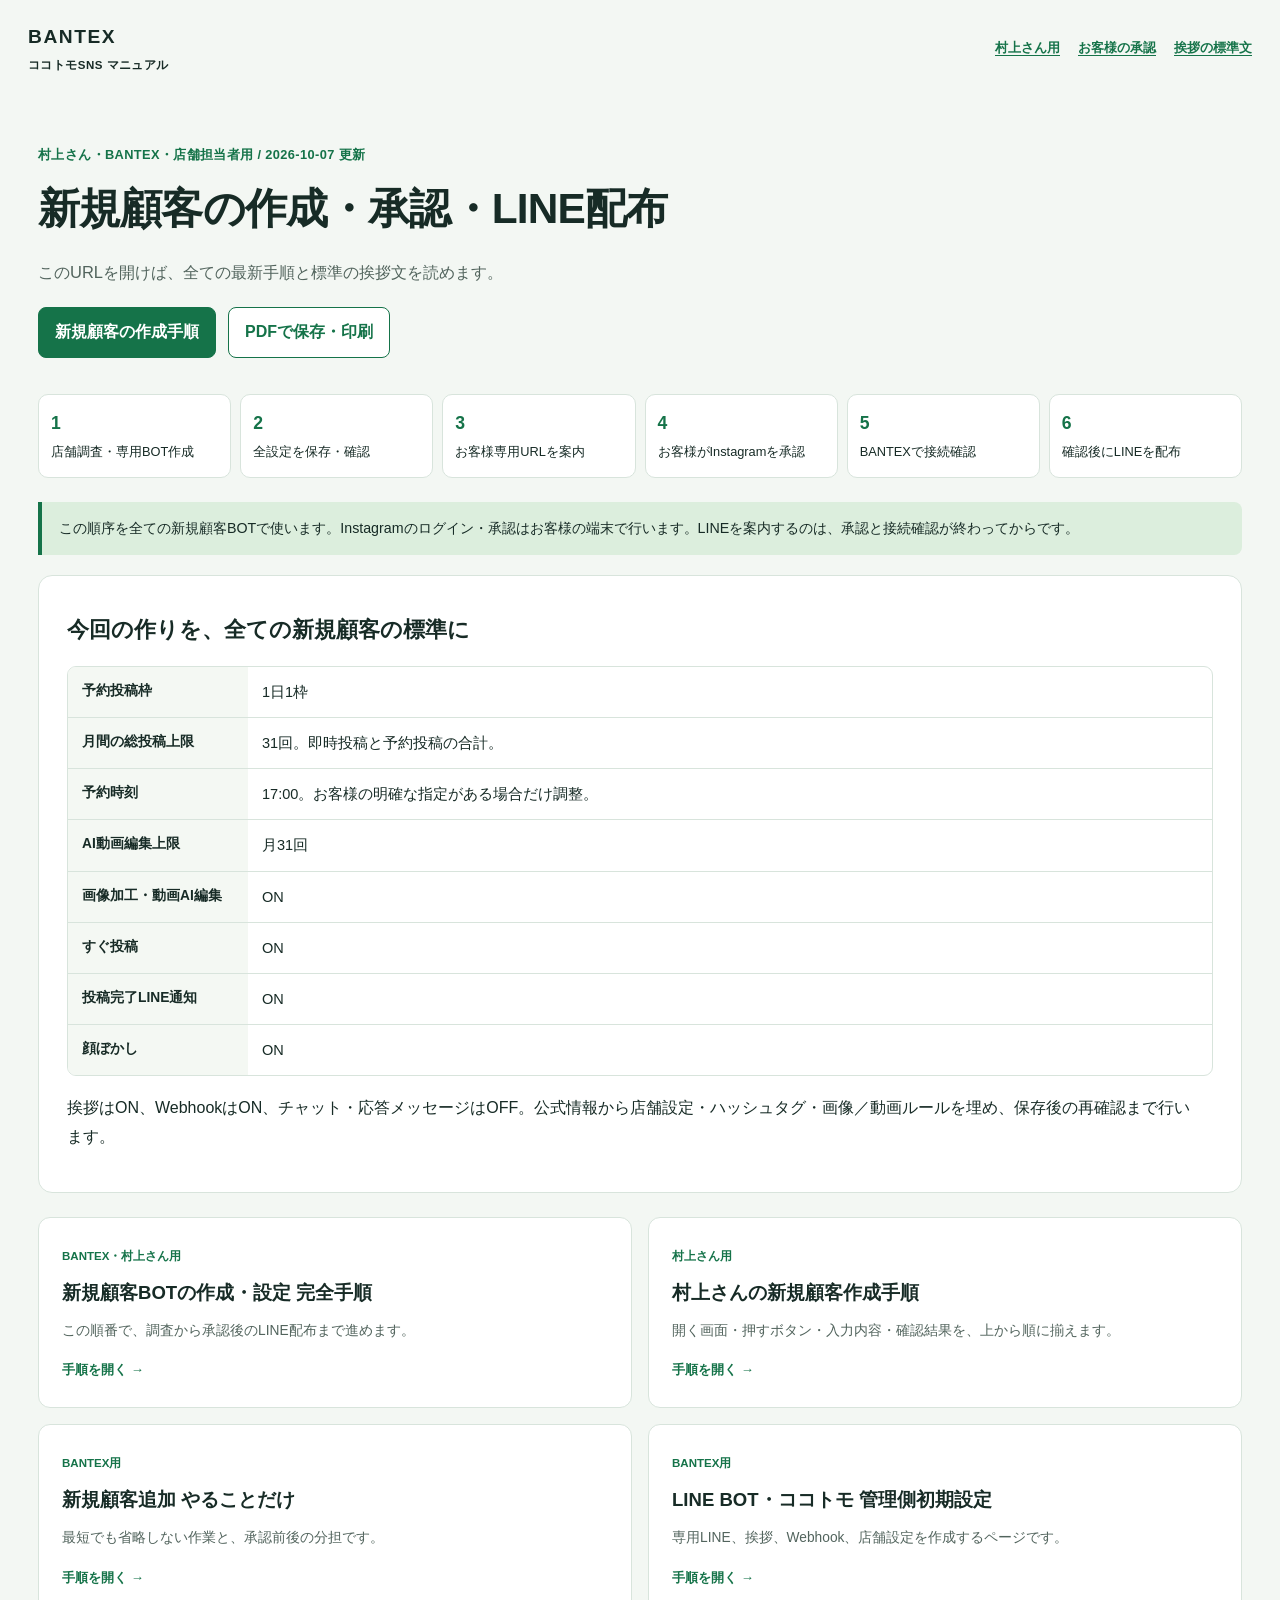
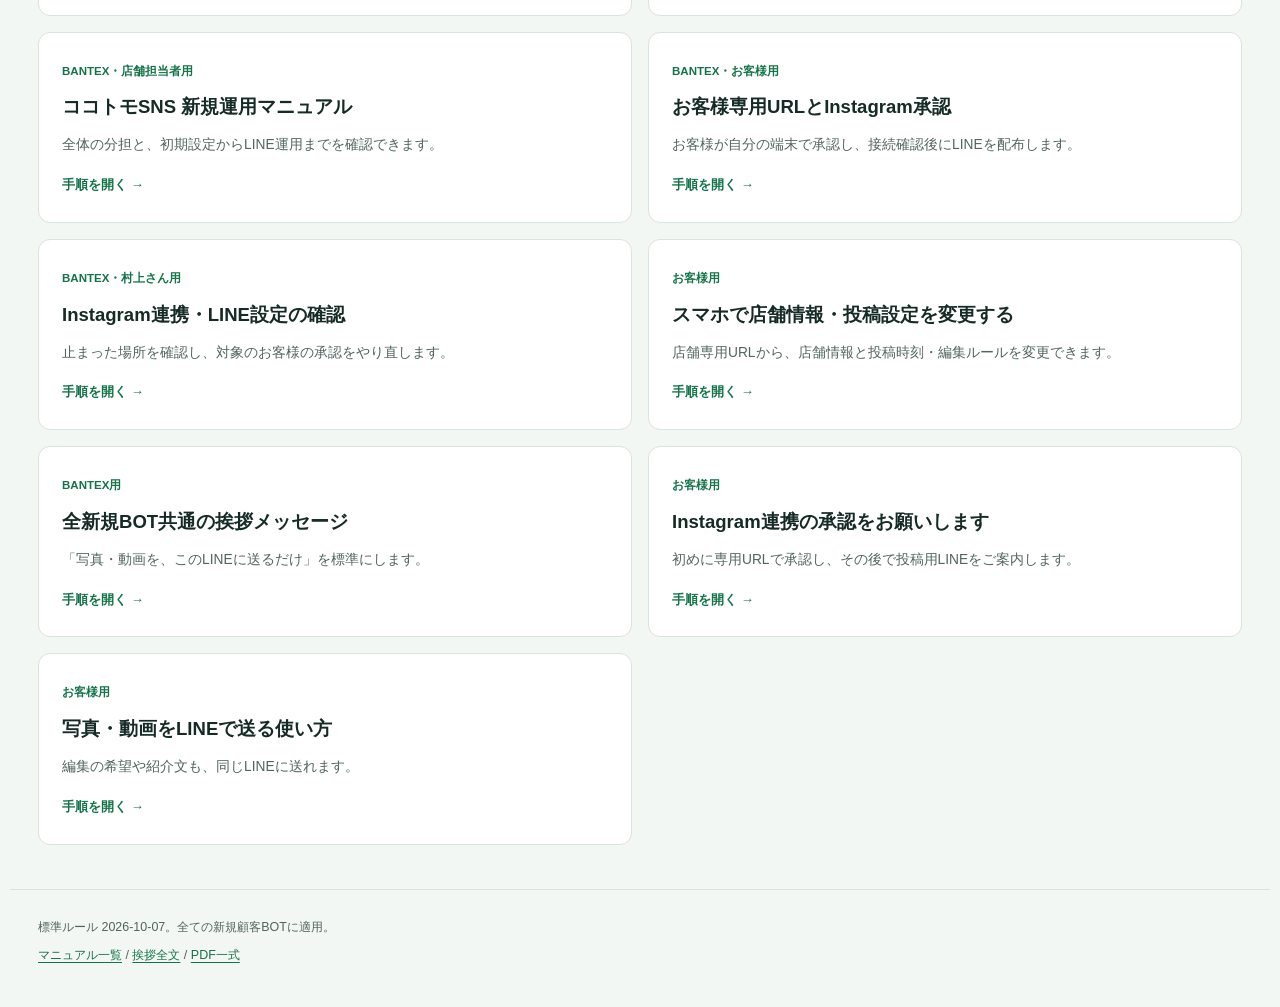
==== commit 26446481: "Unify new customer BOT manuals, greeting and approval workflow" ====
--- a/index.html
+++ b/index.html
@@ -1,229 +1 @@
-<!doctype html>
-<html lang="ja">
-<head>
-  <meta charset="utf-8">
-  <meta name="viewport" content="width=device-width, initial-scale=1">
-  <meta name="robots" content="noindex,nofollow">
-  <title>楽スタ マニュアル一覧</title>
-  <style>
-    :root {
-      --ink: #172026;
-      --text: #34404a;
-      --muted: #66737e;
-      --line: #dfe6ec;
-      --bg: #edf2f6;
-      --paper: #ffffff;
-      --blue: #1463ff;
-      --blue-dark: #17428d;
-      --green: #08784f;
-      --orange: #b45a00;
-      --red: #b42318;
-      --soft-blue: #eaf2ff;
-      --soft-green: #effaf4;
-      --soft-orange: #fff7ed;
-      --soft-red: #fff3f2;
-      --shadow: 0 14px 38px rgba(21, 32, 43, .08);
-    }
-    * { box-sizing: border-box; }
-    body {
-      margin: 0;
-      color: var(--ink);
-      background: var(--bg);
-      font-family: "Hiragino Sans", "Hiragino Kaku Gothic ProN", "Yu Gothic", YuGothic, -apple-system, BlinkMacSystemFont, "Segoe UI", sans-serif;
-      line-height: 1.75;
-      letter-spacing: 0;
-    }
-    a { color: inherit; text-decoration: none; }
-    .wrap { width: min(1120px, calc(100% - 28px)); margin: 0 auto; }
-    header {
-      padding: 34px 0 28px;
-      background: #101820;
-      color: #fff;
-    }
-    .eyebrow {
-      margin: 0 0 10px;
-      color: #9bc2ff;
-      font-size: .84rem;
-      font-weight: 800;
-    }
-    h1 {
-      margin: 0;
-      font-size: clamp(2rem, 7vw, 3.2rem);
-      line-height: 1.18;
-      overflow-wrap: anywhere;
-    }
-    .lead {
-      max-width: 850px;
-      margin: 14px 0 0;
-      color: #dbe6f0;
-      font-size: 1rem;
-      font-weight: 700;
-    }
-    main { padding: 24px 0 52px; }
-    .notice {
-      margin: 0 0 18px;
-      padding: 14px 16px;
-      border: 1px solid #b9d2ff;
-      border-left: 6px solid var(--blue);
-      border-radius: 8px;
-      background: var(--soft-blue);
-      color: #193b68;
-      font-weight: 800;
-    }
-    .grid {
-      display: grid;
-      grid-template-columns: repeat(2, minmax(0, 1fr));
-      gap: 14px;
-    }
-    .manual {
-      display: block;
-      min-height: 210px;
-      padding: 20px;
-      border: 1px solid var(--line);
-      border-radius: 8px;
-      background: var(--paper);
-      box-shadow: var(--shadow);
-    }
-    .manual:hover { border-color: #a9c5ff; }
-    .tag {
-      display: inline-flex;
-      align-items: center;
-      min-height: 28px;
-      padding: 3px 9px;
-      border-radius: 999px;
-      font-size: .78rem;
-      font-weight: 900;
-      background: var(--soft-blue);
-      color: var(--blue-dark);
-    }
-    .tag.customer { background: var(--soft-green); color: var(--green); }
-    .tag.internal { background: var(--soft-orange); color: var(--orange); }
-    .tag.stop { background: var(--soft-red); color: var(--red); }
-    h2 {
-      margin: 14px 0 8px;
-      font-size: 1.32rem;
-      line-height: 1.35;
-    }
-    p { margin: 0 0 12px; color: var(--text); }
-    .open {
-      display: inline-flex;
-      align-items: center;
-      min-height: 36px;
-      margin-top: 6px;
-      padding: 6px 11px;
-      border-radius: 8px;
-      background: #101820;
-      color: #fff;
-      font-size: .9rem;
-      font-weight: 900;
-    }
-    section {
-      margin-top: 18px;
-      padding: 18px;
-      border: 1px solid var(--line);
-      border-radius: 8px;
-      background: var(--paper);
-      box-shadow: var(--shadow);
-    }
-    section h2 { margin-top: 0; }
-    ul { margin: 0 0 0 1.2rem; padding: 0; }
-    li { margin: 6px 0; }
-    code {
-      padding: 2px 5px;
-      border-radius: 5px;
-      background: #eef2f5;
-      color: #172026;
-      font-family: ui-monospace, SFMono-Regular, Menlo, Consolas, monospace;
-      font-size: .92em;
-      overflow-wrap: anywhere;
-    }
-    @media (max-width: 760px) {
-      .grid { grid-template-columns: 1fr; }
-      .manual { min-height: auto; }
-      main { padding-top: 18px; }
-    }
-  </style>
-</head>
-<body>
-  <header>
-    <div class="wrap">
-      <p class="eyebrow">楽スタ / マニュアル</p>
-      <h1>最初に開くページを選ぶ</h1>
-      <p class="lead">お客様向け、社内設定、村上さんの練習用を分けています。秘密情報、パスワード、LINE token、Meta tokenはこのサイトに載せません。</p>
-    </div>
-  </header>
-
-  <main>
-    <div class="wrap">
-      <p class="notice">新規店舗の追加は「新規店舗オンボーディング 完全マニュアル」を開いてください。入力画面に1回入力するだけで、店舗作成からLINE・Instagram連携準備まで自動化されています。</p>
-
-      <div class="grid">
-        <a class="manual" href="new-store-onboarding.html">
-          <span class="tag internal">新標準・最初にこれ</span>
-          <h2>新規店舗オンボーディング 完全マニュアル</h2>
-          <p>初心者向けの決定版です。お客様のInstagram確認（プロアカウント切替）、LINE公式アカウント作成、楽スタへの入力、自動セットアップ、開通テストまでスクショ付きで全部まとめています。</p>
-          <span class="open">開く</span>
-        </a>
-
-        <a class="manual" href="instagram-login-onboarding.html">
-          <span class="tag internal">新標準</span>
-          <h2>Instagram Login方式 新規顧客追加</h2>
-          <p>Facebookページなしで、店舗Instagram本人の承認だけで接続する新方式です。本番申請、村上さんとの二人管理、スクショ付き承認手順もここにまとめています。</p>
-          <span class="open">開く</span>
-        </a>
-
-        <a class="manual" href="simple-customer-onboarding.html">
-          <span class="tag internal">社内向け</span>
-          <h2>新規顧客追加 やることだけ</h2>
-          <p>Instagram Login方式の最短手順です。店舗作成、連携URL、OAuth許可、接続確認だけを見ます。</p>
-          <span class="open">開く</span>
-        </a>
-
-        <a class="manual" href="store-settings-mobile.html">
-          <span class="tag customer">お客様向け</span>
-          <h2>スマホで店舗用設定を変更する方法</h2>
-          <p>店舗側が変更してよい投稿時刻、業種、LINE完了通知、店舗プロフィール、AI生成ルールだけを説明します。</p>
-          <span class="open">開く</span>
-        </a>
-
-        <a class="manual" href="setup-admin.html">
-          <span class="tag internal">社内向け</span>
-          <h2>Instagram・Facebook・LINEBOT 初期設定</h2>
-          <p>旧方式を含む詳細版です。新規顧客はまずInstagram Login方式のページを優先します。</p>
-          <span class="open">開く</span>
-        </a>
-
-        <a class="manual" href="murakami.html">
-          <span class="tag internal">共同メディア</span>
-          <h2>村上さん専用 Instagram Login方式</h2>
-          <p>村上さんが新規顧客のInstagram連携URLを作り、顧客承認と接続確認まで進めるためのページです。</p>
-          <span class="open">開く</span>
-        </a>
-
-        <a class="manual" href="murakami-instagram-permission-error.html">
-          <span class="tag stop">エラー対応</span>
-          <h2>Instagram投稿権限エラー対応</h2>
-          <p>「Metaアプリに対象Instagramの投稿権限がありません」と出た時に、村上さんへ渡す確認ページです。</p>
-          <span class="open">開く</span>
-        </a>
-
-        <a class="manual" href="operator-full.html">
-          <span class="tag stop">詳細版</span>
-          <h2>全体マニュアル</h2>
-          <p>旧方式を含む全体像の確認用です。新規顧客の標準作業には使いません。</p>
-          <span class="open">開く</span>
-        </a>
-      </div>
-
-      <section>
-        <h2>後で独自ドメインにする時</h2>
-        <ul>
-          <li>使う予定のドメイン: <code>rakusuta-manual.bantex.jp</code></li>
-          <li>DNSのCNAME先: <code>makoban.github.io</code></li>
-          <li>GitHub Pages側のCustom domainにも同じドメインを設定します。</li>
-        </ul>
-      </section>
-    </div>
-  </main>
-</body>
-</html>
+<!doctype html><html lang="ja"><head><meta charset="utf-8"><meta name="viewport" content="width=device-width,initial-scale=1"><meta name="robots" content="noindex,nofollow"><title>新規顧客の作成・承認・LINE配布 | ココトモSNS</title><meta name="description" content="このURLを開けば、全ての最新手順と標準の挨拶文を読めます。"><link rel="stylesheet" href="assets/manual/style.css?v=2026-10-07"><script src="assets/manual/manual.js?v=2026-10-07" defer></script></head><body data-version="2026-10-07"><header class="site-head"><a class="brand" href="index.html">BANTEX <span>ココトモSNS マニュアル</span></a><nav><a href="murakami.html">村上さん用</a><a href="customer-approval.html">お客様の承認</a><a href="greeting-message.html">挨拶の標準文</a></nav></header><main class="page"><div class="hero"><p class="eyebrow">村上さん・BANTEX・店舗担当者用 / 2026-10-07 更新</p><h1><span class="keep">新規顧客</span>の作成・承認・<span class="keep">LINE</span>配布</h1><p class="intro">このURLを開けば、全ての最新手順と標準の挨拶文を読めます。</p><div class="hero-actions"><a class="button" href="new-store-onboarding.html">新規顧客の作成手順</a><a class="button secondary" href="downloads/complete.pdf">PDFで保存・印刷</a></div></div><ol class="flow"><li><b>1</b><span>店舗調査・専用BOT作成</span></li><li><b>2</b><span>全設定を保存・確認</span></li><li><b>3</b><span>お客様専用URLを案内</span></li><li><b>4</b><span>お客様が<span class="keep">Instagram</span>を承認</span></li><li><b>5</b><span><span class="keep">BANTEX</span>で接続確認</span></li><li><b>6</b><span>確認後に<span class="keep">LINE</span>を配布</span></li></ol><p class="note">この順序を全ての新規顧客BOTで使います。Instagramのログイン・承認はお客様の端末で行います。LINEを案内するのは、承認と接続確認が終わってからです。</p><section class="manual-section"><h2>今回の作りを、全ての新規顧客の標準に</h2><dl class="field-map"><div><dt>予約投稿枠</dt><dd>1日1枠</dd></div><div><dt>月間の総投稿上限</dt><dd>31回。即時投稿と予約投稿の合計。</dd></div><div><dt>予約時刻</dt><dd>17:00。お客様の明確な指定がある場合だけ調整。</dd></div><div><dt>AI動画編集上限</dt><dd>月31回</dd></div><div><dt>画像加工・動画AI編集</dt><dd>ON</dd></div><div><dt>すぐ投稿</dt><dd>ON</dd></div><div><dt>投稿完了LINE通知</dt><dd>ON</dd></div><div><dt>顔ぼかし</dt><dd>ON</dd></div></dl><p>挨拶はON、WebhookはON、チャット・応答メッセージはOFF。公式情報から店舗設定・ハッシュタグ・画像／動画ルールを埋め、保存後の再確認まで行います。</p></section><div class="cards"><a class="card" href="new-store-onboarding.html"><span>BANTEX・村上さん用</span><h2><span class="keep">新規顧客</span>BOTの作成・設定 完全手順</h2><p>この順番で、調査から承認後のLINE配布まで進めます。</p><b>手順を開く →</b></a><a class="card" href="murakami.html"><span>村上さん用</span><h2><span class="keep">村上さん</span>の<span class="keep">新規顧客</span>作成手順</h2><p>開く画面・押すボタン・入力内容・確認結果を、上から順に揃えます。</p><b>手順を開く →</b></a><a class="card" href="simple-customer-onboarding.html"><span>BANTEX用</span><h2><span class="keep">新規顧客</span>追加 やることだけ</h2><p>最短でも省略しない作業と、承認前後の分担です。</p><b>手順を開く →</b></a><a class="card" href="setup-admin.html"><span>BANTEX用</span><h2><span class="keep">LINE</span> BOT・ココトモ 管理側初期設定</h2><p>専用LINE、挨拶、Webhook、店舗設定を作成するページです。</p><b>手順を開く →</b></a><a class="card" href="operator-full.html"><span>BANTEX・店舗担当者用</span><h2><span class="keep">ココトモSNS</span> 新規運用マニュアル</h2><p>全体の分担と、初期設定からLINE運用までを確認できます。</p><b>手順を開く →</b></a><a class="card" href="instagram-login-onboarding.html"><span>BANTEX・お客様用</span><h2>お客様専用URLと<span class="keep">Instagram</span>承認</h2><p>お客様が自分の端末で承認し、接続確認後にLINEを配布します。</p><b>手順を開く →</b></a><a class="card" href="murakami-instagram-permission-error.html"><span>BANTEX・村上さん用</span><h2><span class="keep">Instagram</span>連携・<span class="keep">LINE</span>設定の確認</h2><p>止まった場所を確認し、対象のお客様の承認をやり直します。</p><b>手順を開く →</b></a><a class="card" href="store-settings-mobile.html"><span>お客様用</span><h2>スマホで店舗情報・投稿設定を変更する</h2><p>店舗専用URLから、店舗情報と投稿時刻・編集ルールを変更できます。</p><b>手順を開く →</b></a><a class="card" href="greeting-message.html"><span>BANTEX用</span><h2>全新規BOT共通の挨拶メッセージ</h2><p>「写真・動画を、このLINEに送るだけ」を標準にします。</p><b>手順を開く →</b></a><a class="card" href="customer-approval.html"><span>お客様用</span><h2><span class="keep">Instagram</span>連携の承認をお願いします</h2><p>初めに専用URLで承認し、その後で投稿用LINEをご案内します。</p><b>手順を開く →</b></a><a class="card" href="customer-line-use.html"><span>お客様用</span><h2>写真・動画を<span class="keep">LINE</span>で送る使い方</h2><p>編集の希望や紹介文も、同じLINEに送れます。</p><b>手順を開く →</b></a></div></main><footer><p>標準ルール 2026-10-07。全ての新規顧客BOTに適用。</p><p><a href="index.html">マニュアル一覧</a> / <a href="greeting-message.html">挨拶全文</a> / <a href="downloads/complete.pdf">PDF一式</a></p></footer></body></html>
--- a/assets/manual/style.css
+++ b/assets/manual/style.css
@@ -0,0 +1,7 @@
+:root{--ink:#172b26;--muted:#52645d;--green:#157349;--line:#d8e4dc;--paper:#fff;--wash:#f3f7f3;--accent:#dceedd}
+*,*::before,*::after{box-sizing:border-box}html{scroll-behavior:smooth;scroll-padding-top:24px}body{margin:0;background:var(--wash);color:var(--ink);font-family:-apple-system,BlinkMacSystemFont,"Hiragino Sans","Yu Gothic",Meiryo,sans-serif;line-height:1.8}a{color:var(--green);text-underline-offset:3px}button,input{font:inherit}button,a{touch-action:manipulation}button{cursor:pointer}img,svg{max-width:100%;height:auto}h1,h2,h3{line-break:strict;word-break:normal;text-wrap:balance;line-height:1.45}p,li,dt,dd{line-break:strict;word-break:normal;overflow-wrap:normal;text-wrap:pretty}p{margin:12px 0}h1{font-size:clamp(1.6rem,4vw,2.65rem);letter-spacing:-.02em;margin:10px 0 18px}h2{font-size:1.35rem;margin:10px 0 20px}h3{font-size:1.12rem}.site-head{max-width:1360px;margin:auto;padding:20px 28px;display:flex;gap:18px;justify-content:space-between;align-items:center}.brand{font-weight:850;letter-spacing:.08em;text-decoration:none;color:var(--ink);font-size:1.2rem}.brand span{display:block;font-size:.72rem;letter-spacing:.04em}.site-head nav{display:flex;gap:10px 18px;flex-wrap:wrap;font-size:.83rem;font-weight:700}.site-head nav a{white-space:nowrap}.page{max-width:1260px;margin:0 auto;padding:0 28px 44px;min-width:0}.hero{padding:36px 0 24px}.eyebrow{font-size:.8rem;font-weight:800;color:var(--green);letter-spacing:.03em}.intro{max-width:800px;color:var(--muted);font-size:1.03rem}.hero-actions{display:flex;gap:12px;flex-wrap:wrap;margin-top:20px}.button,.copy-button,.reset-checks{display:inline-block;border:1px solid var(--green);border-radius:8px;padding:10px 16px;font-weight:750;text-decoration:none;background:var(--green);color:#fff;max-width:100%}.button.secondary{background:#fff;color:var(--green)}.flow{list-style:none;padding:0;margin:12px 0 24px;display:grid;grid-template-columns:repeat(6,minmax(0,1fr));gap:9px}.flow li{background:#fff;border:1px solid var(--line);border-radius:10px;padding:14px 12px;min-width:0;font-size:.8rem;line-height:1.6}.flow b{display:block;color:var(--green);font-size:1.1rem;margin-bottom:5px}.note{border-left:4px solid var(--green);padding:14px 17px;background:var(--accent);border-radius:0 8px 8px 0;font-size:.89rem;margin:20px 0}.manual-layout{display:grid;grid-template-columns:235px minmax(0,1fr);gap:26px;margin-top:24px;align-items:start}.toc{position:sticky;top:18px;background:#fff;border:1px solid var(--line);border-radius:12px;padding:15px;font-size:.82rem;min-width:0}.toc summary{font-weight:800;cursor:pointer}.toc nav{display:flex;flex-direction:column;gap:9px;padding-top:14px}.toc nav a{display:block;text-decoration:none}.manual-layout article{min-width:0}.manual-section{background:#fff;border:1px solid var(--line);border-radius:14px;padding:28px;margin:0 0 22px;min-width:0}.manual-section header .role{font-size:.72rem;font-weight:800;letter-spacing:.04em;color:var(--green);background:var(--accent);padding:4px 8px;border-radius:5px}.actions{padding-left:1.5em;margin:16px 0}.actions li{padding-left:.25em;margin:13px 0}.actions li::marker{font-weight:850;color:var(--green)}.field-map{margin:18px 0;border:1px solid var(--line);border-radius:9px;overflow:hidden}.field-map>div{display:grid;grid-template-columns:180px minmax(0,1fr);border-bottom:1px solid var(--line)}.field-map>div:last-child{border-bottom:0}.field-map dt,.field-map dd{margin:0;padding:12px 14px;min-width:0}.field-map dt{font-size:.86rem;background:#f4f8f3;font-weight:800}.field-map dd{font-size:.91rem}.on{color:#11713f}.off{color:#626b67}.technical{overflow-wrap:anywhere;word-break:normal}.copy-box{border:1px solid var(--line);border-radius:10px;background:#f8faf6;padding:16px;margin:20px 0;min-width:0}.copy-box pre{white-space:pre-wrap;word-break:normal;line-break:strict;overflow-wrap:normal;font:inherit;font-size:.93rem;margin:18px 0 2px}.copy-button{font-size:.83rem;padding:7px 12px}.copy-status{font-size:.8rem;color:var(--green)}.cards{display:grid;grid-template-columns:repeat(2,minmax(0,1fr));gap:16px;margin-top:24px}.card{display:block;text-decoration:none;background:#fff;border:1px solid var(--line);border-radius:12px;padding:23px;color:var(--ink);min-width:0;transition:border-color .15s}.card:hover{border-color:var(--green)}.card>span{font-size:.72rem;color:var(--green);font-weight:750}.card h2{font-size:1.16rem;margin:10px 0 12px}.card p{font-size:.86rem;color:var(--muted)}.card b{font-size:.82rem;color:var(--green)}.checklist{display:flex;flex-direction:column;gap:13px;margin:20px 0}.checklist label{display:flex;gap:11px;align-items:flex-start;font-size:.92rem;min-width:0}.checklist label span{min-width:0}.checklist input{width:19px;height:19px;flex:0 0 19px;accent-color:var(--green);margin-top:6px}.reset-checks{font-size:.82rem;background:#fff;color:var(--green)}.links{padding-left:1.3em}.links li{margin:10px 0}footer{max-width:1260px;margin:auto;border-top:1px solid var(--line);padding:20px 28px 34px;color:var(--muted);font-size:.78rem}footer p{margin:6px 0}
+@media(max-width:1050px){.flow{grid-template-columns:repeat(3,minmax(0,1fr))}.manual-layout{grid-template-columns:200px minmax(0,1fr);gap:18px}.manual-section{padding:23px}.field-map>div{grid-template-columns:145px minmax(0,1fr)}}
+@media(max-width:760px){.site-head{padding:15px 18px;align-items:flex-start;flex-direction:column;gap:12px}.site-head nav{font-size:.75rem;gap:8px 16px}.page{padding:0 18px 32px}.hero{padding:20px 0 14px}.hero-actions{gap:9px}.button{font-size:.85rem;padding:9px 12px}.flow{grid-template-columns:repeat(2,minmax(0,1fr));gap:8px}.flow li{font-size:.75rem;padding:11px}.manual-layout{display:block;margin-top:18px}.toc{position:static;margin-bottom:18px;padding:15px}.toc nav{gap:10px}.manual-section{padding:19px 16px;border-radius:11px}h2{font-size:1.18rem}.field-map>div{grid-template-columns:minmax(0,1fr)}.field-map dt{padding:9px 11px}.field-map dd{padding:10px 11px}.copy-box{padding:12px}.copy-box pre{font-size:.88rem}.cards{grid-template-columns:minmax(0,1fr);gap:12px}.card{padding:20px}.note{padding:12px;font-size:.83rem}footer{padding:18px;font-size:.74rem}}
+@media print{body{background:#fff;font-size:10pt}.site-head nav,.hero-actions,.toc,.copy-button,.reset-checks{display:none}.manual-layout{display:block}.page{padding:0}.manual-section{break-inside:auto;border:0;border-bottom:1px solid #ccc;border-radius:0;padding:12px 0}.flow{grid-template-columns:repeat(3,minmax(0,1fr))}a{color:#172b26}.hero{padding:0}.checklist label{break-inside:avoid}}
+
+.keep{white-space:nowrap}
